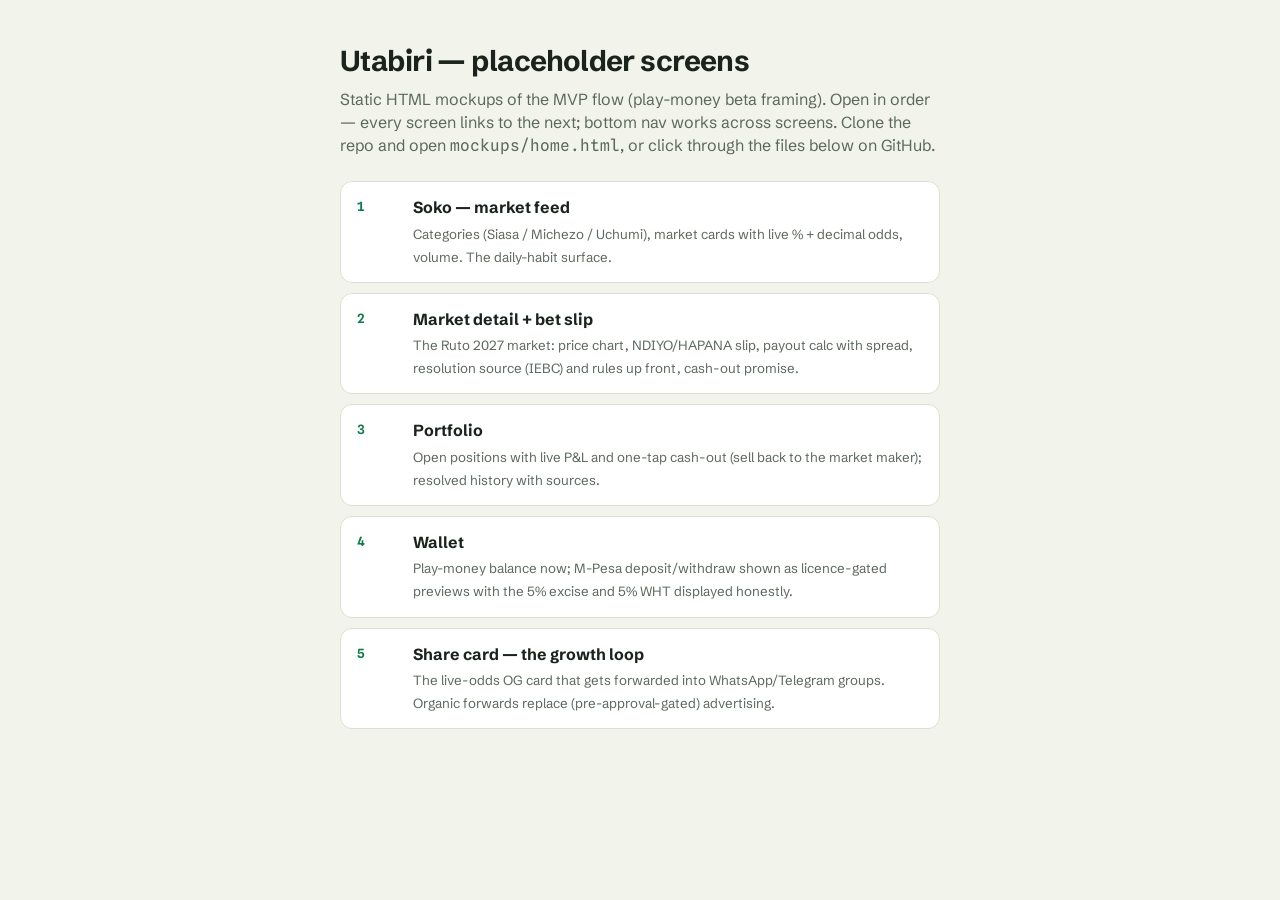
==== index.html @ 95a9992a "Utabiri MVP placeholder screens (public preview) Co-Authored-By: Claude Fable 5 <noreply@anthropic.c" ====
<!doctype html>
<html lang="en"><head><meta charset="utf-8"><meta name="viewport" content="width=device-width,initial-scale=1">
<title>Utabiri — Mockup flow index</title>
<link rel="stylesheet" href="https://fonts.googleapis.com/css2?family=Schibsted+Grotesk:wght@500;700;800&family=Spline+Sans+Mono:wght@400;600&display=swap">
<link rel="stylesheet" href="style.css">
<style>
  .idx{max-width:640px; margin:40px auto; padding:0 20px}
  .idx h1{font-size:1.8rem; letter-spacing:-.02em; margin:0 0 6px}
  .idx p.lead{color:var(--muted); margin:0 0 24px}
  .flow{display:flex; flex-direction:column; gap:10px}
  .step{background:var(--card); border:1px solid var(--line); border-radius:12px; padding:14px 16px; text-decoration:none; color:inherit; display:grid; grid-template-columns:44px 1fr; gap:12px; align-items:start}
  .step .n{font-family:"Spline Sans Mono",monospace; font-weight:600; color:var(--accent); font-size:.8rem; padding-top:2px}
  .step b{display:block; margin-bottom:2px}
  .step small{color:var(--muted); line-height:1.4}
</style></head><body>
<div class="idx">
  <h1>Utabiri — placeholder screens</h1>
  <p class="lead">Static HTML mockups of the MVP flow (play-money beta framing). Open in order — every screen links to the next; bottom nav works across screens. Clone the repo and open <span class="mono">mockups/home.html</span>, or click through the files below on GitHub.</p>
  <div class="flow">
    <a class="step" href="home.html"><span class="n">1</span><span><b>Soko — market feed</b><small>Categories (Siasa / Michezo / Uchumi), market cards with live % + decimal odds, volume. The daily-habit surface.</small></span></a>
    <a class="step" href="market.html"><span class="n">2</span><span><b>Market detail + bet slip</b><small>The Ruto 2027 market: price chart, NDIYO/HAPANA slip, payout calc with spread, resolution source (IEBC) and rules up front, cash-out promise.</small></span></a>
    <a class="step" href="portfolio.html"><span class="n">3</span><span><b>Portfolio</b><small>Open positions with live P&amp;L and one-tap cash-out (sell back to the market maker); resolved history with sources.</small></span></a>
    <a class="step" href="wallet.html"><span class="n">4</span><span><b>Wallet</b><small>Play-money balance now; M-Pesa deposit/withdraw shown as licence-gated previews with the 5% excise and 5% WHT displayed honestly.</small></span></a>
    <a class="step" href="share-card.html"><span class="n">5</span><span><b>Share card — the growth loop</b><small>The live-odds OG card that gets forwarded into WhatsApp/Telegram groups. Organic forwards replace (pre-approval-gated) advertising.</small></span></a>
  </div>
</div>
</body></html>
---- style.css ----
/* Utabiri mockups — shared styles (placeholder UI, play-money beta framing) */
:root{
  --ground:#F2F4EC; --screen:#FBFCF8; --ink:#1B231C; --muted:#5C685D;
  --accent:#0E7B4C; --accent-soft:#E2F0E8; --no:#B0492F; --no-soft:#F6E7E1;
  --line:#DCE0D2; --card:#FFFFFF; --chip:#EEF0E6;
}
*{box-sizing:border-box}
body{margin:0; background:var(--ground); color:var(--ink);
  font-family:"Schibsted Grotesk","Helvetica Neue",Arial,sans-serif; line-height:1.45}
.mono{font-family:"Spline Sans Mono",ui-monospace,Menlo,monospace}
.phone{max-width:400px; margin:24px auto; background:var(--screen); border:1px solid var(--line);
  border-radius:26px; min-height:780px; display:flex; flex-direction:column; overflow:hidden;
  box-shadow:0 12px 40px rgba(20,30,20,.08)}
.screen-label{max-width:400px; margin:18px auto -14px; font-family:"Spline Sans Mono",monospace;
  font-size:.7rem; letter-spacing:.12em; text-transform:uppercase; color:var(--muted); text-align:center}
.topbar{display:flex; align-items:center; justify-content:space-between; padding:16px 18px 10px}
.logo{font-weight:800; font-size:1.15rem; letter-spacing:-.02em}
.logo span{color:var(--accent)}
.balance{font-family:"Spline Sans Mono",monospace; font-size:.78rem; font-weight:600;
  background:var(--accent-soft); color:var(--accent); border-radius:999px; padding:5px 12px}
.beta{margin:6px 18px 10px; font-size:.72rem; color:var(--muted); background:var(--chip);
  border:1px dashed var(--line); border-radius:8px; padding:6px 10px; text-align:center}
.chips{display:flex; gap:8px; padding:4px 18px 12px; overflow-x:auto}
.chip{font-size:.78rem; font-weight:600; border:1px solid var(--line); border-radius:999px;
  padding:5px 13px; white-space:nowrap; color:var(--muted); text-decoration:none}
.chip.on{background:var(--ink); color:var(--screen); border-color:var(--ink)}
.feed{padding:0 14px 20px; display:flex; flex-direction:column; gap:10px; flex:1}
.mcard{background:var(--card); border:1px solid var(--line); border-radius:14px; padding:14px 14px 12px; text-decoration:none; color:inherit; display:block}
.mcard .tag{font-family:"Spline Sans Mono",monospace; font-size:.62rem; font-weight:600; letter-spacing:.1em; color:var(--accent)}
.mcard h3{margin:4px 0 10px; font-size:.95rem; line-height:1.3; font-weight:700}
.row{display:flex; align-items:center; justify-content:space-between; gap:8px}
.pill{flex:1; text-align:center; border-radius:9px; padding:8px 4px; font-weight:700; font-size:.86rem}
.pill small{display:block; font-weight:600; font-size:.62rem; letter-spacing:.08em; opacity:.75}
.pill.yes{background:var(--accent-soft); color:var(--accent)}
.pill.no{background:var(--no-soft); color:var(--no)}
.vol{font-family:"Spline Sans Mono",monospace; font-size:.66rem; color:var(--muted); margin-top:8px}
.nav{display:grid; grid-template-columns:1fr 1fr 1fr; border-top:1px solid var(--line); background:var(--card)}
.nav a{text-align:center; padding:12px 0 14px; font-size:.72rem; font-weight:700; color:var(--muted); text-decoration:none}
.nav a.on{color:var(--accent)}
.nav a i{display:block; font-style:normal; font-size:1.05rem; margin-bottom:2px}
.back{display:inline-block; margin:14px 18px 0; font-size:.8rem; color:var(--muted); text-decoration:none}
.detail{padding:6px 18px 20px; flex:1}
.detail h2{font-size:1.25rem; line-height:1.25; margin:6px 0 4px; letter-spacing:-.01em}
.source{font-size:.74rem; color:var(--muted); margin-bottom:14px}
.bigprice{display:flex; gap:10px; margin:12px 0}
.bigprice .pill{padding:14px 4px; font-size:1.5rem; border-radius:12px}
.toggle{font-family:"Spline Sans Mono",monospace; font-size:.68rem; color:var(--muted); text-align:right; margin:-4px 0 8px}
.chart{border:1px solid var(--line); border-radius:12px; background:var(--card); padding:10px; margin-bottom:14px}
.slip{background:var(--card); border:1px solid var(--line); border-radius:14px; padding:14px}
.slip h4{margin:0 0 10px; font-size:.8rem; letter-spacing:.06em; text-transform:uppercase; color:var(--muted)}
.side{display:flex; gap:8px; margin-bottom:10px}
.side button{flex:1; border-radius:10px; border:1.5px solid var(--line); background:transparent; padding:10px; font-weight:800; font-size:.95rem; font-family:inherit; color:var(--muted)}
.side button.on{border-color:var(--accent); background:var(--accent-soft); color:var(--accent)}
.stake{display:flex; align-items:center; gap:8px; border:1px solid var(--line); border-radius:10px; padding:10px 12px; margin-bottom:10px}
.stake input{border:none; outline:none; background:none; font-family:"Spline Sans Mono",monospace; font-size:1.05rem; width:100%; color:var(--ink)}
.calc{font-size:.8rem; color:var(--muted); display:flex; justify-content:space-between; margin-bottom:4px}
.calc b{color:var(--ink); font-family:"Spline Sans Mono",monospace}
.cta{display:block; width:100%; border:none; border-radius:12px; background:var(--accent); color:#fff; font-weight:800; font-size:1rem; padding:14px; margin-top:10px; font-family:inherit; text-align:center; text-decoration:none}
.note{font-size:.7rem; color:var(--muted); margin-top:8px; text-align:center}
.rules{margin-top:14px; font-size:.78rem; color:var(--muted); background:var(--chip); border-radius:10px; padding:12px}
.rules b{color:var(--ink)}
.pos{background:var(--card); border:1px solid var(--line); border-radius:14px; padding:13px 14px; margin-bottom:10px}
.pos h3{margin:0 0 6px; font-size:.88rem}
.pos .meta{font-family:"Spline Sans Mono",monospace; font-size:.7rem; color:var(--muted)}
.gain{color:var(--accent); font-weight:700}
.loss{color:var(--no); font-weight:700}
.cashout{float:right; font-size:.72rem; font-weight:700; color:var(--accent); border:1.5px solid var(--accent); border-radius:999px; padding:4px 12px; text-decoration:none}
.wsec{background:var(--card); border:1px solid var(--line); border-radius:14px; padding:14px; margin-bottom:12px}
.wsec h4{margin:0 0 8px; font-size:.8rem; letter-spacing:.06em; text-transform:uppercase; color:var(--muted)}
.locked{opacity:.65; position:relative; border-style:dashed}
.lock-tag{font-family:"Spline Sans Mono",monospace; font-size:.6rem; font-weight:600; letter-spacing:.1em; color:var(--no); float:right}
.tx{display:flex; justify-content:space-between; font-size:.8rem; padding:7px 0; border-bottom:1px solid var(--line)}
.tx:last-child{border:none}
.tx span:last-child{font-family:"Spline Sans Mono",monospace}
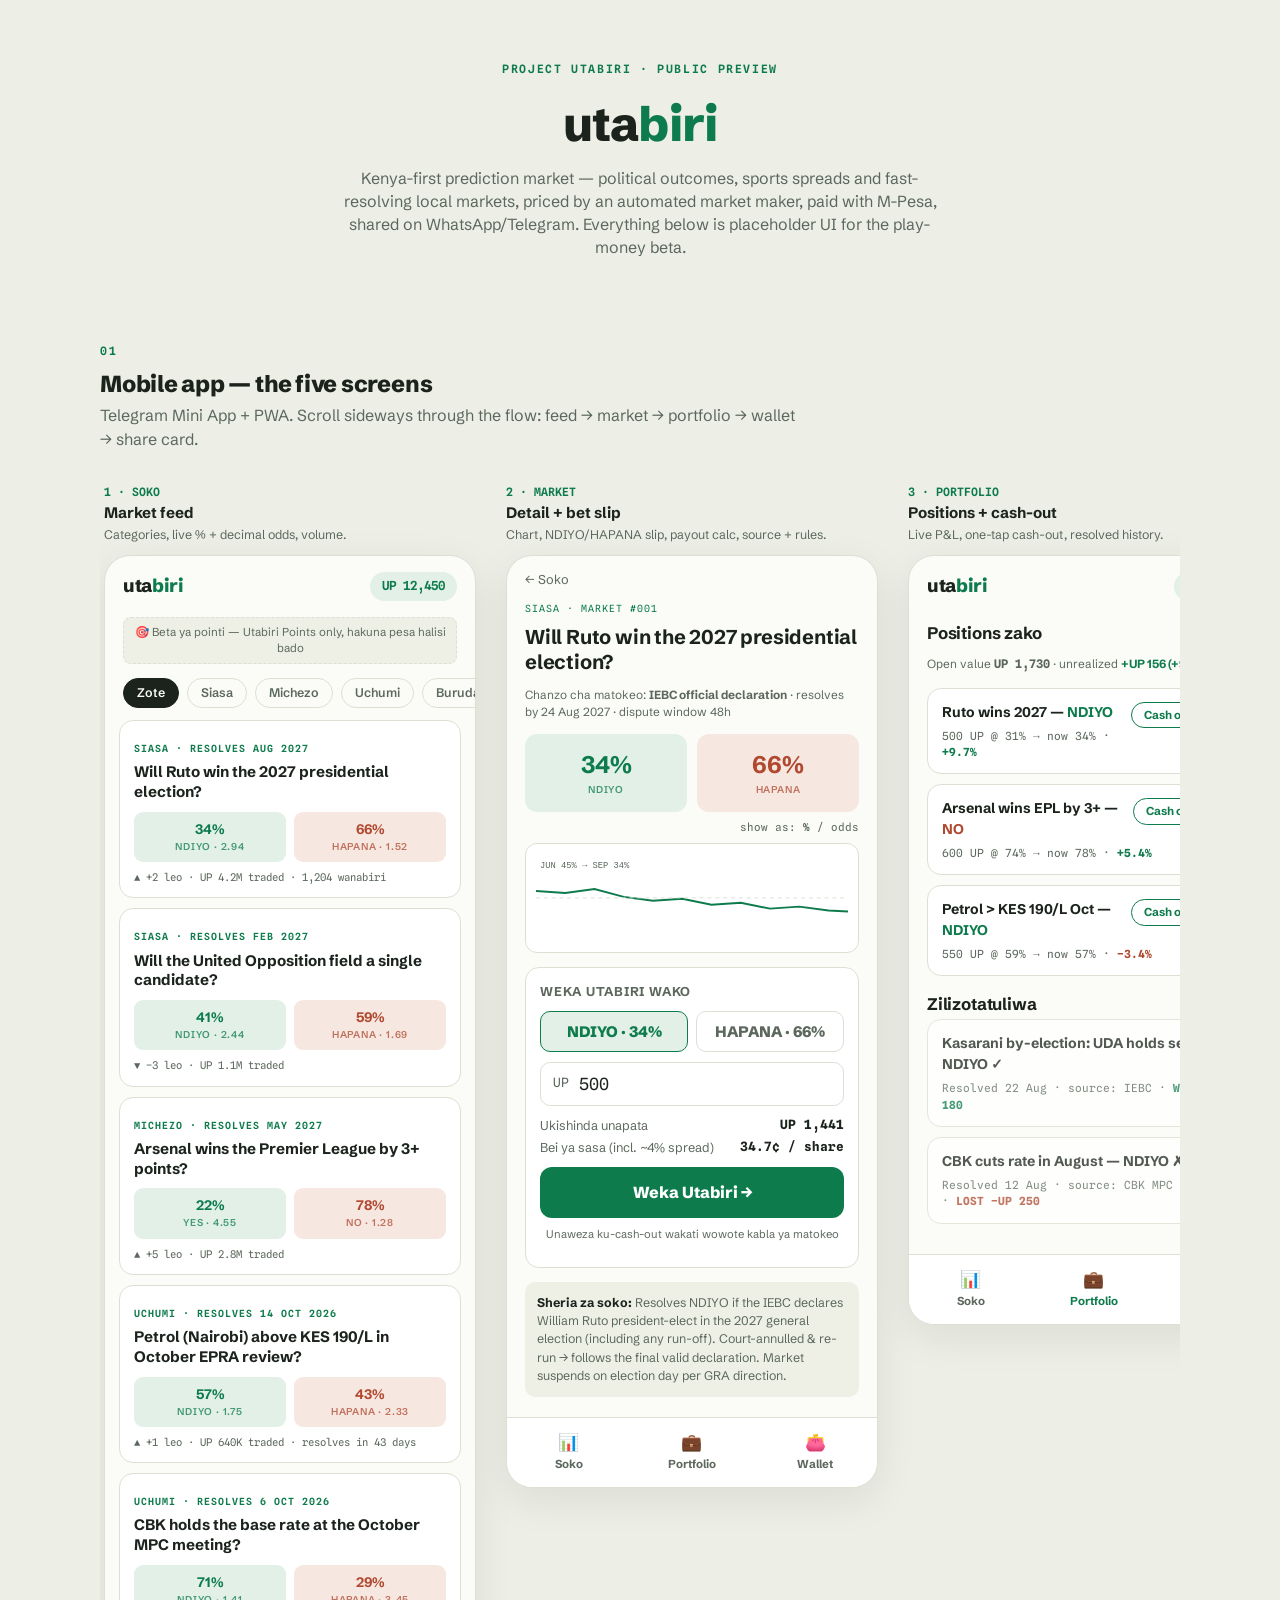
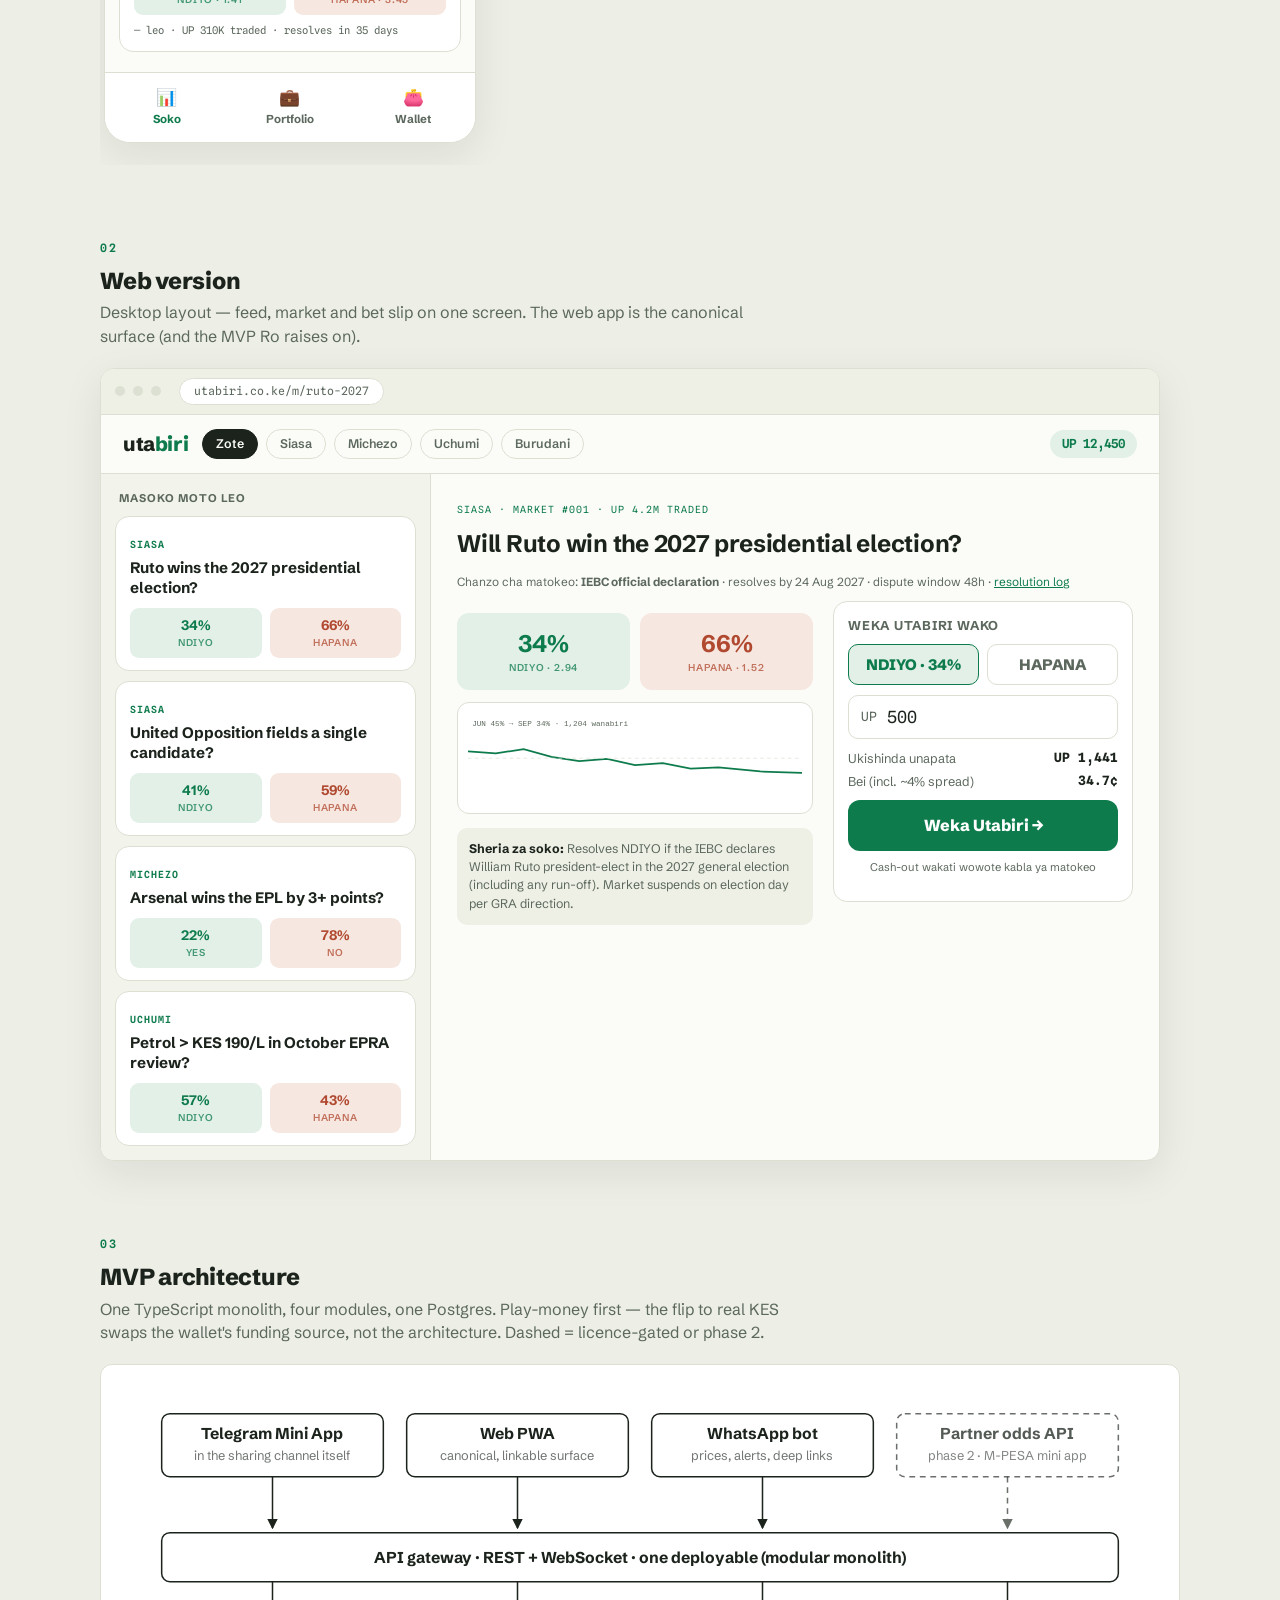
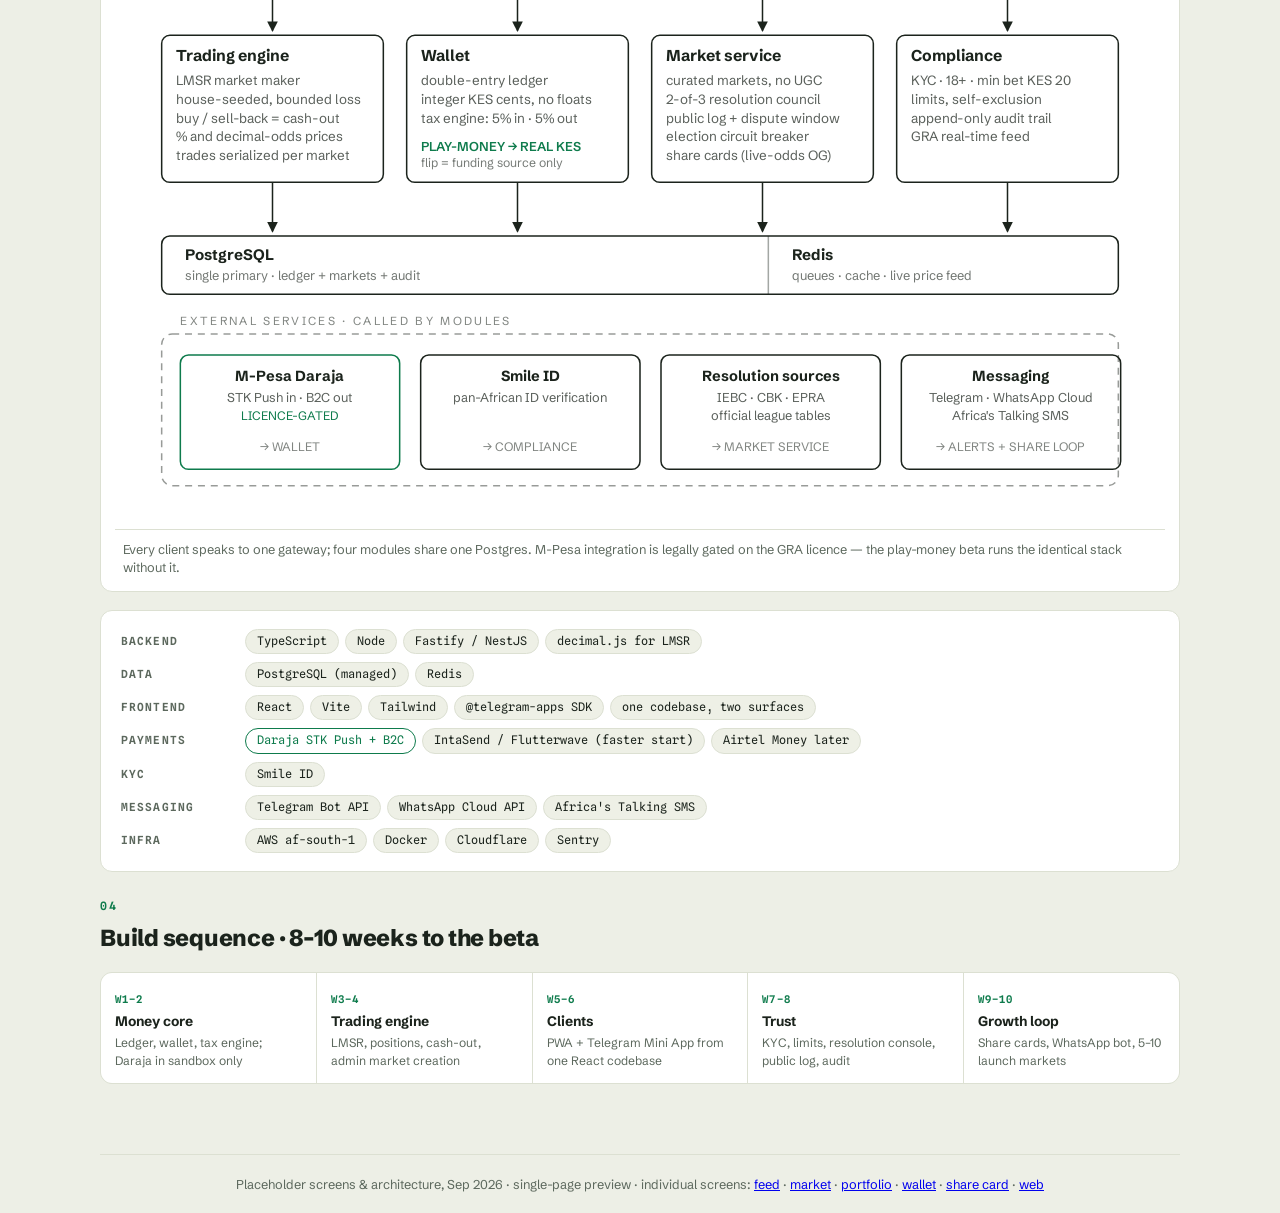
==== commit 5a906290: "Single-page preview: all mobile screens + web version + MVP architecture Co-Authored-By: Claude Fabl" ====
--- a/index.html
+++ b/index.html
@@ -1,27 +1,511 @@
-<!doctype html>
-<html lang="en"><head><meta charset="utf-8"><meta name="viewport" content="width=device-width,initial-scale=1">
-<title>Utabiri — Mockup flow index</title>
+<!doctype html><html lang="en"><head><meta charset="utf-8"><meta name="viewport" content="width=device-width,initial-scale=1">
+<title>Utabiri — MVP preview</title>
 <link rel="stylesheet" href="https://fonts.googleapis.com/css2?family=Schibsted+Grotesk:wght@500;700;800&family=Spline+Sans+Mono:wght@400;600&display=swap">
-<link rel="stylesheet" href="style.css">
 <style>
-  .idx{max-width:640px; margin:40px auto; padding:0 20px}
-  .idx h1{font-size:1.8rem; letter-spacing:-.02em; margin:0 0 6px}
-  .idx p.lead{color:var(--muted); margin:0 0 24px}
-  .flow{display:flex; flex-direction:column; gap:10px}
-  .step{background:var(--card); border:1px solid var(--line); border-radius:12px; padding:14px 16px; text-decoration:none; color:inherit; display:grid; grid-template-columns:44px 1fr; gap:12px; align-items:start}
-  .step .n{font-family:"Spline Sans Mono",monospace; font-weight:600; color:var(--accent); font-size:.8rem; padding-top:2px}
-  .step b{display:block; margin-bottom:2px}
-  .step small{color:var(--muted); line-height:1.4}
+/* Utabiri mockups — shared styles (placeholder UI, play-money beta framing) */
+:root{
+  --ground:#F2F4EC; --screen:#FBFCF8; --ink:#1B231C; --muted:#5C685D;
+  --accent:#0E7B4C; --accent-soft:#E2F0E8; --no:#B0492F; --no-soft:#F6E7E1;
+  --line:#DCE0D2; --card:#FFFFFF; --chip:#EEF0E6;
+}
+*{box-sizing:border-box}
+body{margin:0; background:var(--ground); color:var(--ink);
+  font-family:"Schibsted Grotesk","Helvetica Neue",Arial,sans-serif; line-height:1.45}
+.mono{font-family:"Spline Sans Mono",ui-monospace,Menlo,monospace}
+.phone{max-width:400px; margin:24px auto; background:var(--screen); border:1px solid var(--line);
+  border-radius:26px; min-height:780px; display:flex; flex-direction:column; overflow:hidden;
+  box-shadow:0 12px 40px rgba(20,30,20,.08)}
+.screen-label{max-width:400px; margin:18px auto -14px; font-family:"Spline Sans Mono",monospace;
+  font-size:.7rem; letter-spacing:.12em; text-transform:uppercase; color:var(--muted); text-align:center}
+.topbar{display:flex; align-items:center; justify-content:space-between; padding:16px 18px 10px}
+.logo{font-weight:800; font-size:1.15rem; letter-spacing:-.02em}
+.logo span{color:var(--accent)}
+.balance{font-family:"Spline Sans Mono",monospace; font-size:.78rem; font-weight:600;
+  background:var(--accent-soft); color:var(--accent); border-radius:999px; padding:5px 12px}
+.beta{margin:6px 18px 10px; font-size:.72rem; color:var(--muted); background:var(--chip);
+  border:1px dashed var(--line); border-radius:8px; padding:6px 10px; text-align:center}
+.chips{display:flex; gap:8px; padding:4px 18px 12px; overflow-x:auto}
+.chip{font-size:.78rem; font-weight:600; border:1px solid var(--line); border-radius:999px;
+  padding:5px 13px; white-space:nowrap; color:var(--muted); text-decoration:none}
+.chip.on{background:var(--ink); color:var(--screen); border-color:var(--ink)}
+.feed{padding:0 14px 20px; display:flex; flex-direction:column; gap:10px; flex:1}
+.mcard{background:var(--card); border:1px solid var(--line); border-radius:14px; padding:14px 14px 12px; text-decoration:none; color:inherit; display:block}
+.mcard .tag{font-family:"Spline Sans Mono",monospace; font-size:.62rem; font-weight:600; letter-spacing:.1em; color:var(--accent)}
+.mcard h3{margin:4px 0 10px; font-size:.95rem; line-height:1.3; font-weight:700}
+.row{display:flex; align-items:center; justify-content:space-between; gap:8px}
+.pill{flex:1; text-align:center; border-radius:9px; padding:8px 4px; font-weight:700; font-size:.86rem}
+.pill small{display:block; font-weight:600; font-size:.62rem; letter-spacing:.08em; opacity:.75}
+.pill.yes{background:var(--accent-soft); color:var(--accent)}
+.pill.no{background:var(--no-soft); color:var(--no)}
+.vol{font-family:"Spline Sans Mono",monospace; font-size:.66rem; color:var(--muted); margin-top:8px}
+.nav{display:grid; grid-template-columns:1fr 1fr 1fr; border-top:1px solid var(--line); background:var(--card)}
+.nav a{text-align:center; padding:12px 0 14px; font-size:.72rem; font-weight:700; color:var(--muted); text-decoration:none}
+.nav a.on{color:var(--accent)}
+.nav a i{display:block; font-style:normal; font-size:1.05rem; margin-bottom:2px}
+.back{display:inline-block; margin:14px 18px 0; font-size:.8rem; color:var(--muted); text-decoration:none}
+.detail{padding:6px 18px 20px; flex:1}
+.detail h2{font-size:1.25rem; line-height:1.25; margin:6px 0 4px; letter-spacing:-.01em}
+.source{font-size:.74rem; color:var(--muted); margin-bottom:14px}
+.bigprice{display:flex; gap:10px; margin:12px 0}
+.bigprice .pill{padding:14px 4px; font-size:1.5rem; border-radius:12px}
+.toggle{font-family:"Spline Sans Mono",monospace; font-size:.68rem; color:var(--muted); text-align:right; margin:-4px 0 8px}
+.chart{border:1px solid var(--line); border-radius:12px; background:var(--card); padding:10px; margin-bottom:14px}
+.slip{background:var(--card); border:1px solid var(--line); border-radius:14px; padding:14px}
+.slip h4{margin:0 0 10px; font-size:.8rem; letter-spacing:.06em; text-transform:uppercase; color:var(--muted)}
+.side{display:flex; gap:8px; margin-bottom:10px}
+.side button{flex:1; border-radius:10px; border:1.5px solid var(--line); background:transparent; padding:10px; font-weight:800; font-size:.95rem; font-family:inherit; color:var(--muted)}
+.side button.on{border-color:var(--accent); background:var(--accent-soft); color:var(--accent)}
+.stake{display:flex; align-items:center; gap:8px; border:1px solid var(--line); border-radius:10px; padding:10px 12px; margin-bottom:10px}
+.stake input{border:none; outline:none; background:none; font-family:"Spline Sans Mono",monospace; font-size:1.05rem; width:100%; color:var(--ink)}
+.calc{font-size:.8rem; color:var(--muted); display:flex; justify-content:space-between; margin-bottom:4px}
+.calc b{color:var(--ink); font-family:"Spline Sans Mono",monospace}
+.cta{display:block; width:100%; border:none; border-radius:12px; background:var(--accent); color:#fff; font-weight:800; font-size:1rem; padding:14px; margin-top:10px; font-family:inherit; text-align:center; text-decoration:none}
+.note{font-size:.7rem; color:var(--muted); margin-top:8px; text-align:center}
+.rules{margin-top:14px; font-size:.78rem; color:var(--muted); background:var(--chip); border-radius:10px; padding:12px}
+.rules b{color:var(--ink)}
+.pos{background:var(--card); border:1px solid var(--line); border-radius:14px; padding:13px 14px; margin-bottom:10px}
+.pos h3{margin:0 0 6px; font-size:.88rem}
+.pos .meta{font-family:"Spline Sans Mono",monospace; font-size:.7rem; color:var(--muted)}
+.gain{color:var(--accent); font-weight:700}
+.loss{color:var(--no); font-weight:700}
+.cashout{float:right; font-size:.72rem; font-weight:700; color:var(--accent); border:1.5px solid var(--accent); border-radius:999px; padding:4px 12px; text-decoration:none}
+.wsec{background:var(--card); border:1px solid var(--line); border-radius:14px; padding:14px; margin-bottom:12px}
+.wsec h4{margin:0 0 8px; font-size:.8rem; letter-spacing:.06em; text-transform:uppercase; color:var(--muted)}
+.locked{opacity:.65; position:relative; border-style:dashed}
+.lock-tag{font-family:"Spline Sans Mono",monospace; font-size:.6rem; font-weight:600; letter-spacing:.1em; color:var(--no); float:right}
+.tx{display:flex; justify-content:space-between; font-size:.8rem; padding:7px 0; border-bottom:1px solid var(--line)}
+.tx:last-child{border:none}
+.tx span:last-child{font-family:"Spline Sans Mono",monospace}
+
+
+.web{max-width:1060px; margin:30px auto; background:var(--screen); border:1px solid var(--line); border-radius:14px; overflow:hidden; box-shadow:0 12px 40px rgba(20,30,20,.08)}
+.wbar{display:flex; align-items:center; gap:8px; background:var(--chip); border-bottom:1px solid var(--line); padding:9px 14px}
+.dot{width:10px; height:10px; border-radius:50%; background:var(--line)}
+.url{font-family:"Spline Sans Mono",monospace; font-size:.72rem; color:var(--muted); background:var(--card); border:1px solid var(--line); border-radius:999px; padding:4px 14px; margin-left:10px}
+.wnav{display:flex; align-items:center; gap:14px; padding:14px 22px; border-bottom:1px solid var(--line)}
+.wnav .logo{font-size:1.25rem}
+.wnav .chips{padding:0; flex:1}
+.wgrid{display:grid; grid-template-columns:330px 1fr; gap:0; min-height:560px}
+.wlist{border-right:1px solid var(--line); padding:14px; display:flex; flex-direction:column; gap:10px; background:var(--ground)}
+.wlist h5{margin:2px 4px 0; font-size:.7rem; letter-spacing:.08em; text-transform:uppercase; color:var(--muted)}
+.wmain{padding:22px 26px}
+.wmain .source{margin-bottom:10px}
+.wcols{display:grid; grid-template-columns:1fr 300px; gap:20px; align-items:start}
+@media (max-width:900px){.wgrid{grid-template-columns:1fr}.wlist{border-right:none;border-bottom:1px solid var(--line)}.wcols{grid-template-columns:1fr}}
+
+
+/* ===== one-pager layout ===== */
+body{background:#EDEFE6}
+.hero{max-width:1080px; margin:0 auto; padding:56px 20px 8px; text-align:center}
+.eyebrow{font-family:"Spline Sans Mono",monospace; font-size:.72rem; font-weight:600; letter-spacing:.14em; text-transform:uppercase; color:var(--accent)}
+.hero h1{font-size:clamp(2rem,5vw,3rem); font-weight:800; letter-spacing:-.02em; margin:10px 0 8px}
+.hero p{color:var(--muted); max-width:60ch; margin:0 auto}
+.sect{max-width:1120px; margin:70px auto 0; padding:0 20px}
+.sect>h2{font-size:1.45rem; font-weight:800; letter-spacing:-.01em; margin:6px 0 4px}
+.sect>.lead{color:var(--muted); margin:0 0 20px; max-width:70ch}
+.frames{display:flex; gap:30px; overflow-x:auto; padding:8px 4px 22px; align-items:flex-start}
+.framewrap{flex:0 0 372px}
+.framewrap .cap{margin:0 0 12px}
+.framewrap .cap .n{font-family:"Spline Sans Mono",monospace; font-size:.72rem; font-weight:600; color:var(--accent)}
+.framewrap .cap b{display:block; font-size:.95rem}
+.framewrap .cap small{color:var(--muted); font-size:.78rem; line-height:1.4; display:block; margin-top:2px}
+.phone{margin:0; min-height:730px; max-width:372px}
+.screen-label{display:none}
+.ogwrap{flex:0 0 560px}
+.og{margin:0}
+.web{margin:6px 0 0}
+figure.arch{margin:0; background:var(--card); border:1px solid var(--line); border-radius:12px; padding:16px 14px 6px; overflow-x:auto}
+figure.arch svg{display:block; min-width:760px; max-width:100%; height:auto; margin:0 auto}
+figure.arch svg text{font-family:"Schibsted Grotesk",Arial,sans-serif}
+figure.arch figcaption{font-size:.8rem; color:var(--muted); padding:10px 8px 8px; border-top:1px solid var(--line); margin-top:10px}
+.stack{display:grid; grid-template-columns:110px 1fr; gap:8px 14px; align-items:baseline; background:var(--card); border:1px solid var(--line); border-radius:12px; padding:18px 20px; margin-top:18px}
+.stack dt{font-family:"Spline Sans Mono",monospace; font-size:.7rem; font-weight:600; letter-spacing:.1em; text-transform:uppercase; color:var(--muted); margin:0}
+.stack dd{margin:0; display:flex; flex-wrap:wrap; gap:6px}
+.schip{font-family:"Spline Sans Mono",monospace; font-size:.74rem; border:1px solid var(--line); background:var(--chip); border-radius:999px; padding:3px 11px; white-space:nowrap}
+.schip.hot{border-color:var(--accent); color:var(--accent); background:transparent}
+.weeks{display:grid; grid-template-columns:repeat(5,1fr); gap:1px; background:var(--line); border:1px solid var(--line); border-radius:12px; overflow:hidden; margin-top:18px}
+.wk{background:var(--card); padding:13px 14px}
+.wk b{display:block; font-size:.86rem; margin:2px 0 3px}
+.wk .t{font-family:"Spline Sans Mono",monospace; font-size:.66rem; font-weight:600; letter-spacing:.1em; color:var(--accent)}
+.wk p{margin:0; font-size:.76rem; color:var(--muted); line-height:1.45}
+@media (max-width:720px){.weeks{grid-template-columns:1fr 1fr}.stack{grid-template-columns:1fr}}
+.pfoot{max-width:1080px; margin:70px auto 0; padding:20px; border-top:1px solid var(--line); font-size:.8rem; color:var(--muted); text-align:center}
+
 </style></head><body>
-<div class="idx">
-  <h1>Utabiri — placeholder screens</h1>
-  <p class="lead">Static HTML mockups of the MVP flow (play-money beta framing). Open in order — every screen links to the next; bottom nav works across screens. Clone the repo and open <span class="mono">mockups/home.html</span>, or click through the files below on GitHub.</p>
-  <div class="flow">
-    <a class="step" href="home.html"><span class="n">1</span><span><b>Soko — market feed</b><small>Categories (Siasa / Michezo / Uchumi), market cards with live % + decimal odds, volume. The daily-habit surface.</small></span></a>
-    <a class="step" href="market.html"><span class="n">2</span><span><b>Market detail + bet slip</b><small>The Ruto 2027 market: price chart, NDIYO/HAPANA slip, payout calc with spread, resolution source (IEBC) and rules up front, cash-out promise.</small></span></a>
-    <a class="step" href="portfolio.html"><span class="n">3</span><span><b>Portfolio</b><small>Open positions with live P&amp;L and one-tap cash-out (sell back to the market maker); resolved history with sources.</small></span></a>
-    <a class="step" href="wallet.html"><span class="n">4</span><span><b>Wallet</b><small>Play-money balance now; M-Pesa deposit/withdraw shown as licence-gated previews with the 5% excise and 5% WHT displayed honestly.</small></span></a>
-    <a class="step" href="share-card.html"><span class="n">5</span><span><b>Share card — the growth loop</b><small>The live-odds OG card that gets forwarded into WhatsApp/Telegram groups. Organic forwards replace (pre-approval-gated) advertising.</small></span></a>
-  </div>
-</div>
-</body></html>
+<div class="hero"><span class="eyebrow">Project Utabiri · public preview</span>
+<h1>uta<span style="color:var(--accent)">biri</span></h1>
+<p>Kenya-first prediction market — political outcomes, sports spreads and fast-resolving local markets, priced by an automated market maker, paid with M-Pesa, shared on WhatsApp/Telegram. Everything below is placeholder UI for the play-money beta.</p></div>
+<div class="sect"><span class="eyebrow">01</span><h2>Mobile app — the five screens</h2>
+<p class="lead">Telegram Mini App + PWA. Scroll sideways through the flow: feed → market → portfolio → wallet → share card.</p>
+<div class="frames">
+<div class="framewrap"><div class="cap"><span class="n">1 · SOKO</span><b>Market feed</b><small>Categories, live % + decimal odds, volume.</small></div>
+<div class="phone">
+  <div class="topbar"><div class="logo">uta<span>biri</span></div><div class="balance">UP 12,450</div></div>
+  <div class="beta">🎯 Beta ya pointi — Utabiri Points only, hakuna pesa halisi bado</div>
+  <div class="chips">
+    <a class="chip on" href="#">Zote</a><a class="chip" href="#">Siasa</a><a class="chip" href="#">Michezo</a><a class="chip" href="#">Uchumi</a><a class="chip" href="#">Burudani</a>
+  </div>
+  <div class="feed">
+    <a class="mcard" href="#">
+      <span class="tag">SIASA · RESOLVES AUG 2027</span>
+      <h3>Will Ruto win the 2027 presidential election?</h3>
+      <div class="row"><span class="pill yes">34%<small>NDIYO · 2.94</small></span><span class="pill no">66%<small>HAPANA · 1.52</small></span></div>
+      <div class="vol">▲ +2 leo · UP 4.2M traded · 1,204 wanabiri</div>
+    </a>
+    <a class="mcard" href="#">
+      <span class="tag">SIASA · RESOLVES FEB 2027</span>
+      <h3>Will the United Opposition field a single candidate?</h3>
+      <div class="row"><span class="pill yes">41%<small>NDIYO · 2.44</small></span><span class="pill no">59%<small>HAPANA · 1.69</small></span></div>
+      <div class="vol">▼ −3 leo · UP 1.1M traded</div>
+    </a>
+    <a class="mcard" href="#">
+      <span class="tag">MICHEZO · RESOLVES MAY 2027</span>
+      <h3>Arsenal wins the Premier League by 3+ points?</h3>
+      <div class="row"><span class="pill yes">22%<small>YES · 4.55</small></span><span class="pill no">78%<small>NO · 1.28</small></span></div>
+      <div class="vol">▲ +5 leo · UP 2.8M traded</div>
+    </a>
+    <a class="mcard" href="#">
+      <span class="tag">UCHUMI · RESOLVES 14 OCT 2026</span>
+      <h3>Petrol (Nairobi) above KES 190/L in October EPRA review?</h3>
+      <div class="row"><span class="pill yes">57%<small>NDIYO · 1.75</small></span><span class="pill no">43%<small>HAPANA · 2.33</small></span></div>
+      <div class="vol">▲ +1 leo · UP 640K traded · resolves in 43 days</div>
+    </a>
+    <a class="mcard" href="#">
+      <span class="tag">UCHUMI · RESOLVES 6 OCT 2026</span>
+      <h3>CBK holds the base rate at the October MPC meeting?</h3>
+      <div class="row"><span class="pill yes">71%<small>NDIYO · 1.41</small></span><span class="pill no">29%<small>HAPANA · 3.45</small></span></div>
+      <div class="vol">— leo · UP 310K traded · resolves in 35 days</div>
+    </a>
+  </div>
+  <div class="nav">
+    <a class="on" href="#"><i>📊</i>Soko</a>
+    <a href="#"><i>💼</i>Portfolio</a>
+    <a href="#"><i>👛</i>Wallet</a>
+  </div>
+</div>
+</div>
+<div class="framewrap"><div class="cap"><span class="n">2 · MARKET</span><b>Detail + bet slip</b><small>Chart, NDIYO/HAPANA slip, payout calc, source + rules.</small></div>
+<div class="phone">
+  <a class="back" href="#">← Soko</a>
+  <div class="detail">
+    <span class="tag mono" style="color:var(--accent); font-size:.62rem; letter-spacing:.1em">SIASA · MARKET #001</span>
+    <h2>Will Ruto win the 2027 presidential election?</h2>
+    <p class="source">Chanzo cha matokeo: <b>IEBC official declaration</b> · resolves by 24 Aug 2027 · dispute window 48h</p>
+    <div class="bigprice">
+      <span class="pill yes">34%<small>NDIYO</small></span>
+      <span class="pill no">66%<small>HAPANA</small></span>
+    </div>
+    <div class="toggle">show as: <b>%</b> / odds</div>
+    <div class="chart">
+      <svg viewBox="0 0 320 90" style="display:block;width:100%;height:auto" role="img" aria-label="Price history: YES probability drifting from 45% to 34% over three months">
+        <polyline points="0,38 30,40 60,36 90,44 120,48 150,46 180,52 210,50 240,56 270,54 300,58 320,59" fill="none" stroke="#0E7B4C" stroke-width="2"/>
+        <line x1="0" y1="45" x2="320" y2="45" stroke="#DCE0D2" stroke-dasharray="4 4"/>
+        <text x="4" y="14" font-size="9" fill="#5C685D" font-family="monospace">JUN 45% → SEP 34%</text>
+      </svg>
+    </div>
+    <div class="slip">
+      <h4>Weka utabiri wako</h4>
+      <div class="side"><button class="on">NDIYO · 34%</button><button>HAPANA · 66%</button></div>
+      <div class="stake"><span class="mono" style="color:var(--muted);font-size:.8rem">UP</span><input value="500" inputmode="numeric"></div>
+      <div class="calc"><span>Ukishinda unapata</span><b>UP 1,441</b></div>
+      <div class="calc"><span>Bei ya sasa (incl. ~4% spread)</span><b>34.7¢ / share</b></div>
+      <a class="cta" href="#">Weka Utabiri →</a>
+      <p class="note">Unaweza ku-cash-out wakati wowote kabla ya matokeo</p>
+    </div>
+    <div class="rules">
+      <b>Sheria za soko:</b> Resolves NDIYO if the IEBC declares William Ruto president-elect in the 2027 general election (including any run-off). Court-annulled &amp; re-run → follows the final valid declaration. Market suspends on election day per GRA direction.
+    </div>
+  </div>
+  <div class="nav">
+    <a href="#"><i>📊</i>Soko</a>
+    <a href="#"><i>💼</i>Portfolio</a>
+    <a href="#"><i>👛</i>Wallet</a>
+  </div>
+</div>
+</div>
+<div class="framewrap"><div class="cap"><span class="n">3 · PORTFOLIO</span><b>Positions + cash-out</b><small>Live P&L, one-tap cash-out, resolved history.</small></div>
+<div class="phone">
+  <div class="topbar"><div class="logo">uta<span>biri</span></div><div class="balance">UP 12,450</div></div>
+  <div class="detail">
+    <h2 style="font-size:1.05rem">Positions zako</h2>
+    <p class="source">Open value <b class="mono">UP 1,730</b> · unrealized <span class="gain">+UP 156 (+9.9%)</span></p>
+    <div class="pos">
+      <a class="cashout" href="#">Cash out UP 545</a>
+      <h3>Ruto wins 2027 — <span style="color:var(--accent)">NDIYO</span></h3>
+      <div class="meta">500 UP @ 31% → now 34% · <span class="gain">+9.7%</span></div>
+    </div>
+    <div class="pos">
+      <a class="cashout" href="#">Cash out UP 610</a>
+      <h3>Arsenal wins EPL by 3+ — <span style="color:var(--no)">NO</span></h3>
+      <div class="meta">600 UP @ 74% → now 78% · <span class="gain">+5.4%</span></div>
+    </div>
+    <div class="pos">
+      <a class="cashout" href="#">Cash out UP 505</a>
+      <h3>Petrol &gt; KES 190/L Oct — <span style="color:var(--accent)">NDIYO</span></h3>
+      <div class="meta">550 UP @ 59% → now 57% · <span class="loss">−3.4%</span></div>
+    </div>
+    <h2 style="font-size:1.05rem; margin-top:18px">Zilizotatuliwa</h2>
+    <div class="pos" style="opacity:.75">
+      <h3>Kasarani by-election: UDA holds seat — NDIYO ✓</h3>
+      <div class="meta">Resolved 22 Aug · source: IEBC · <span class="gain">WON +UP 180</span></div>
+    </div>
+    <div class="pos" style="opacity:.75">
+      <h3>CBK cuts rate in August — NDIYO ✗</h3>
+      <div class="meta">Resolved 12 Aug · source: CBK MPC statement · <span class="loss">LOST −UP 250</span></div>
+    </div>
+  </div>
+  <div class="nav">
+    <a href="#"><i>📊</i>Soko</a>
+    <a class="on" href="#"><i>💼</i>Portfolio</a>
+    <a href="#"><i>👛</i>Wallet</a>
+  </div>
+</div>
+</div>
+<div class="framewrap"><div class="cap"><span class="n">4 · WALLET</span><b>Play-money now</b><small>M-Pesa previews with 5%/5% taxes shown honestly.</small></div>
+<div class="phone">
+  <div class="topbar"><div class="logo">uta<span>biri</span></div><div class="balance">UP 12,450</div></div>
+  <div class="detail">
+    <div class="wsec">
+      <h4>Salio lako (beta)</h4>
+      <div style="font-size:1.9rem; font-weight:800" class="mono">UP 12,450</div>
+      <p class="note" style="text-align:left; margin-top:4px">Utabiri Points — weekly top-up + leaderboard prizes. Hakuna pesa halisi kwenye beta.</p>
+    </div>
+    <div class="wsec locked">
+      <span class="lock-tag">LICENCE-GATED</span>
+      <h4>Deposit via M-Pesa (preview)</h4>
+      <div class="stake"><span class="mono" style="color:var(--muted);font-size:.8rem">KES</span><input value="500" disabled></div>
+      <div class="calc"><span>Excise duty 5% (KRA, on deposit)</span><b>−25</b></div>
+      <div class="calc"><span>Inaingia kwenye wallet</span><b>KES 475</b></div>
+      <button class="cta" disabled style="opacity:.7">Lipa na M-PESA (STK Push)</button>
+    </div>
+    <div class="wsec locked">
+      <span class="lock-tag">LICENCE-GATED</span>
+      <h4>Withdraw to M-Pesa (preview)</h4>
+      <div class="calc"><span>Unatoa</span><b>KES 1,000</b></div>
+      <div class="calc"><span>Withholding tax 5% (KRA, on withdrawal)</span><b>−50</b></div>
+      <div class="calc"><span>M-Pesa inapokea (B2C, ~30s)</span><b>KES 950</b></div>
+      <p class="note" style="text-align:left">Taxes shown upfront, kila mara — hakuna surprises.</p>
+    </div>
+    <div class="wsec">
+      <h4>Transactions</h4>
+      <div class="tx"><span>Cash-out · Kasarani by-election</span><span class="gain">+UP 680</span></div>
+      <div class="tx"><span>Weka · Ruto 2027 NDIYO</span><span>−UP 500</span></div>
+      <div class="tx"><span>Weekly top-up</span><span class="gain">+UP 1,000</span></div>
+      <div class="tx"><span>Won · UDA holds seat</span><span class="gain">+UP 180</span></div>
+    </div>
+  </div>
+  <div class="nav">
+    <a href="#"><i>📊</i>Soko</a>
+    <a href="#"><i>💼</i>Portfolio</a>
+    <a class="on" href="#"><i>👛</i>Wallet</a>
+  </div>
+</div>
+</div>
+<div class="framewrap ogwrap"><div class="cap"><span class="n">5 · SHARE CARD</span><b>The growth loop</b><small>Live-odds card built for the WhatsApp forward.</small></div>
+<div class="og">
+  <span class="k">SIASA · UTABIRI WA LEO · 01 SEP 2026</span>
+  <h2>Ruto kushinda urais 2027?</h2>
+  <div class="odds">
+    <div class="o y"><b>34%</b><small>NDIYO · ▲ +2 leo</small></div>
+    <div class="o n"><b>66%</b><small>HAPANA</small></div>
+  </div>
+  <div class="cta-line">
+    <span class="brand">uta<span>biri</span></span>
+    <span class="link">utabiri.co.ke/m/ruto-2027 →</span>
+  </div>
+</div>
+
+</div></div></div>
+<div class="sect"><span class="eyebrow">02</span><h2>Web version</h2>
+<p class="lead">Desktop layout — feed, market and bet slip on one screen. The web app is the canonical surface (and the MVP Ro raises on).</p>
+<div class="web">
+  <div class="wbar"><span class="dot"></span><span class="dot"></span><span class="dot"></span><span class="url">utabiri.co.ke/m/ruto-2027</span></div>
+  <div class="wnav">
+    <div class="logo">uta<span>biri</span></div>
+    <div class="chips"><a class="chip on" href="#">Zote</a><a class="chip" href="#">Siasa</a><a class="chip" href="#">Michezo</a><a class="chip" href="#">Uchumi</a><a class="chip" href="#">Burudani</a></div>
+    <div class="balance">UP 12,450</div>
+  </div>
+  <div class="wgrid">
+    <aside class="wlist">
+      <h5>Masoko moto leo</h5>
+      <a class="mcard" href="#">
+        <span class="tag">SIASA</span><h3>Ruto wins the 2027 presidential election?</h3>
+        <div class="row"><span class="pill yes">34%<small>NDIYO</small></span><span class="pill no">66%<small>HAPANA</small></span></div>
+      </a>
+      <a class="mcard" href="#">
+        <span class="tag">SIASA</span><h3>United Opposition fields a single candidate?</h3>
+        <div class="row"><span class="pill yes">41%<small>NDIYO</small></span><span class="pill no">59%<small>HAPANA</small></span></div>
+      </a>
+      <a class="mcard" href="#">
+        <span class="tag">MICHEZO</span><h3>Arsenal wins the EPL by 3+ points?</h3>
+        <div class="row"><span class="pill yes">22%<small>YES</small></span><span class="pill no">78%<small>NO</small></span></div>
+      </a>
+      <a class="mcard" href="#">
+        <span class="tag">UCHUMI</span><h3>Petrol &gt; KES 190/L in October EPRA review?</h3>
+        <div class="row"><span class="pill yes">57%<small>NDIYO</small></span><span class="pill no">43%<small>HAPANA</small></span></div>
+      </a>
+    </aside>
+    <main class="wmain">
+      <span class="tag mono" style="color:var(--accent); font-size:.62rem; letter-spacing:.1em">SIASA · MARKET #001 · UP 4.2M TRADED</span>
+      <h2 style="font-size:1.5rem; letter-spacing:-.01em; margin:8px 0 4px">Will Ruto win the 2027 presidential election?</h2>
+      <p class="source">Chanzo cha matokeo: <b>IEBC official declaration</b> · resolves by 24 Aug 2027 · dispute window 48h · <a href="#" style="color:var(--accent)">resolution log</a></p>
+      <div class="wcols">
+        <div>
+          <div class="bigprice">
+            <span class="pill yes">34%<small>NDIYO · 2.94</small></span>
+            <span class="pill no">66%<small>HAPANA · 1.52</small></span>
+          </div>
+          <div class="chart">
+            <svg viewBox="0 0 480 130" style="display:block;width:100%;height:auto" role="img" aria-label="Price history June to September: YES probability falling from 45% to 34%">
+              <polyline points="0,55 40,58 80,52 120,63 160,69 200,66 240,75 280,72 320,80 360,78 420,84 480,86" fill="none" stroke="#0E7B4C" stroke-width="2.5"/>
+              <line x1="0" y1="65" x2="480" y2="65" stroke="#DCE0D2" stroke-dasharray="5 5"/>
+              <text x="6" y="18" font-size="11" fill="#5C685D" font-family="monospace">JUN 45% → SEP 34% · 1,204 wanabiri</text>
+            </svg>
+          </div>
+          <div class="rules"><b>Sheria za soko:</b> Resolves NDIYO if the IEBC declares William Ruto president-elect in the 2027 general election (including any run-off). Market suspends on election day per GRA direction.</div>
+        </div>
+        <div class="slip">
+          <h4>Weka utabiri wako</h4>
+          <div class="side"><button class="on">NDIYO · 34%</button><button>HAPANA</button></div>
+          <div class="stake"><span class="mono" style="color:var(--muted);font-size:.8rem">UP</span><input value="500" inputmode="numeric"></div>
+          <div class="calc"><span>Ukishinda unapata</span><b>UP 1,441</b></div>
+          <div class="calc"><span>Bei (incl. ~4% spread)</span><b>34.7¢</b></div>
+          <a class="cta" href="#">Weka Utabiri →</a>
+          <p class="note">Cash-out wakati wowote kabla ya matokeo</p>
+        </div>
+      </div>
+    </main>
+  </div>
+</div>
+</div>
+<div class="sect"><span class="eyebrow">03</span><h2>MVP architecture</h2>
+<p class="lead">One TypeScript monolith, four modules, one Postgres. Play-money first — the flip to real KES swaps the wallet's funding source, not the architecture. Dashed = licence-gated or phase 2.</p>
+<figure class="arch">
+<svg viewBox="0 0 900 632" role="img" aria-label="Utabiri MVP architecture: Telegram Mini App, web PWA and WhatsApp bot clients call one API gateway, which fronts four modules — trading engine, wallet, market service and compliance — on a single Postgres and Redis layer, with M-Pesa, Smile ID, resolution sources and messaging as external services. M-Pesa is licence-gated; the wallet flips from play-money to real KES.">
+      <defs>
+        <marker id="arr" viewBox="0 0 8 8" refX="7" refY="4" markerWidth="7" markerHeight="7" orient="auto">
+          <polygon points="0,0 8,4 0,8" fill="currentColor"/>
+        </marker>
+      </defs>
+      <g stroke="currentColor" fill="none" stroke-width="1.3">
+        <!-- clients -->
+        <rect x="40" y="28" width="190" height="54" rx="7"/>
+        <rect x="250" y="28" width="190" height="54" rx="7"/>
+        <rect x="460" y="28" width="190" height="54" rx="7"/>
+        <rect x="670" y="28" width="190" height="54" rx="7" stroke-dasharray="5 4" opacity=".65"/>
+        <!-- client -> gateway -->
+        <line x1="135" y1="82" x2="135" y2="126" marker-end="url(#arr)"/>
+        <line x1="345" y1="82" x2="345" y2="126" marker-end="url(#arr)"/>
+        <line x1="555" y1="82" x2="555" y2="126" marker-end="url(#arr)"/>
+        <line x1="765" y1="82" x2="765" y2="126" marker-end="url(#arr)" stroke-dasharray="5 4" opacity=".65"/>
+        <!-- gateway -->
+        <rect x="40" y="130" width="820" height="42" rx="7"/>
+        <!-- gateway -> modules -->
+        <line x1="135" y1="172" x2="135" y2="214" marker-end="url(#arr)"/>
+        <line x1="345" y1="172" x2="345" y2="214" marker-end="url(#arr)"/>
+        <line x1="555" y1="172" x2="555" y2="214" marker-end="url(#arr)"/>
+        <line x1="765" y1="172" x2="765" y2="214" marker-end="url(#arr)"/>
+        <!-- modules -->
+        <rect x="40" y="218" width="190" height="126" rx="7"/>
+        <rect x="250" y="218" width="190" height="126" rx="7"/>
+        <rect x="460" y="218" width="190" height="126" rx="7"/>
+        <rect x="670" y="218" width="190" height="126" rx="7"/>
+        <!-- modules -> data -->
+        <line x1="135" y1="344" x2="135" y2="386" marker-end="url(#arr)"/>
+        <line x1="345" y1="344" x2="345" y2="386" marker-end="url(#arr)"/>
+        <line x1="555" y1="344" x2="555" y2="386" marker-end="url(#arr)"/>
+        <line x1="765" y1="344" x2="765" y2="386" marker-end="url(#arr)"/>
+        <!-- data bar -->
+        <rect x="40" y="390" width="820" height="50" rx="7"/>
+        <line x1="560" y1="390" x2="560" y2="440" opacity=".4"/>
+        <!-- externals container -->
+        <rect x="40" y="474" width="820" height="130" rx="9" stroke-dasharray="6 5" opacity=".45"/>
+        <rect x="56" y="492" width="188" height="98" rx="7" stroke="var(--accent)"/>
+        <rect x="262" y="492" width="188" height="98" rx="7"/>
+        <rect x="468" y="492" width="188" height="98" rx="7"/>
+        <rect x="674" y="492" width="188" height="98" rx="7"/>
+      </g>
+      <g fill="currentColor">
+        <!-- clients text -->
+        <text x="135" y="50" text-anchor="middle" font-size="13.5" font-weight="700">Telegram Mini App</text>
+        <text x="135" y="68" text-anchor="middle" font-size="11" opacity=".62">in the sharing channel itself</text>
+        <text x="345" y="50" text-anchor="middle" font-size="13.5" font-weight="700">Web PWA</text>
+        <text x="345" y="68" text-anchor="middle" font-size="11" opacity=".62">canonical, linkable surface</text>
+        <text x="555" y="50" text-anchor="middle" font-size="13.5" font-weight="700">WhatsApp bot</text>
+        <text x="555" y="68" text-anchor="middle" font-size="11" opacity=".62">prices, alerts, deep links</text>
+        <text x="765" y="50" text-anchor="middle" font-size="13.5" font-weight="700" opacity=".75">Partner odds API</text>
+        <text x="765" y="68" text-anchor="middle" font-size="11" opacity=".55">phase 2 · M-PESA mini app</text>
+        <!-- gateway text -->
+        <text x="450" y="156" text-anchor="middle" font-size="13.5" font-weight="700">API gateway · REST + WebSocket · one deployable (modular monolith)</text>
+        <!-- module: trading -->
+        <text x="52" y="240" font-size="13.5" font-weight="700">Trading engine</text>
+        <text x="52" y="261" font-size="11.5" opacity=".72">LMSR market maker</text>
+        <text x="52" y="277" font-size="11.5" opacity=".72">house-seeded, bounded loss</text>
+        <text x="52" y="293" font-size="11.5" opacity=".72">buy / sell-back = cash-out</text>
+        <text x="52" y="309" font-size="11.5" opacity=".72">% and decimal-odds prices</text>
+        <text x="52" y="325" font-size="11.5" opacity=".72">trades serialized per market</text>
+        <!-- module: wallet -->
+        <text x="262" y="240" font-size="13.5" font-weight="700">Wallet</text>
+        <text x="262" y="261" font-size="11.5" opacity=".72">double-entry ledger</text>
+        <text x="262" y="277" font-size="11.5" opacity=".72">integer KES cents, no floats</text>
+        <text x="262" y="293" font-size="11.5" opacity=".72">tax engine: 5% in · 5% out</text>
+        <text x="262" y="317" font-size="11" font-weight="600" class="mono" fill="var(--accent)">PLAY-MONEY → REAL KES</text>
+        <text x="262" y="331" font-size="10.5" opacity=".6">flip = funding source only</text>
+        <!-- module: market -->
+        <text x="472" y="240" font-size="13.5" font-weight="700">Market service</text>
+        <text x="472" y="261" font-size="11.5" opacity=".72">curated markets, no UGC</text>
+        <text x="472" y="277" font-size="11.5" opacity=".72">2-of-3 resolution council</text>
+        <text x="472" y="293" font-size="11.5" opacity=".72">public log + dispute window</text>
+        <text x="472" y="309" font-size="11.5" opacity=".72">election circuit breaker</text>
+        <text x="472" y="325" font-size="11.5" opacity=".72">share cards (live-odds OG)</text>
+        <!-- module: compliance -->
+        <text x="682" y="240" font-size="13.5" font-weight="700">Compliance</text>
+        <text x="682" y="261" font-size="11.5" opacity=".72">KYC · 18+ · min bet KES 20</text>
+        <text x="682" y="277" font-size="11.5" opacity=".72">limits, self-exclusion</text>
+        <text x="682" y="293" font-size="11.5" opacity=".72">append-only audit trail</text>
+        <text x="682" y="309" font-size="11.5" opacity=".72">GRA real-time feed</text>
+        <!-- data text -->
+        <text x="60" y="411" font-size="13" font-weight="700">PostgreSQL</text>
+        <text x="60" y="428" font-size="11" opacity=".62">single primary · ledger + markets + audit</text>
+        <text x="580" y="411" font-size="13" font-weight="700">Redis</text>
+        <text x="580" y="428" font-size="11" opacity=".62">queues · cache · live price feed</text>
+        <!-- externals -->
+        <text x="56" y="466" font-size="10" letter-spacing="2" class="mono" opacity=".55">EXTERNAL SERVICES · CALLED BY MODULES</text>
+        <text x="150" y="514" text-anchor="middle" font-size="12.5" font-weight="700">M-Pesa Daraja</text>
+        <text x="150" y="532" text-anchor="middle" font-size="11" opacity=".72">STK Push in · B2C out</text>
+        <text x="150" y="548" text-anchor="middle" font-size="10.5" class="mono" fill="var(--accent)">LICENCE-GATED</text>
+        <text x="150" y="574" text-anchor="middle" font-size="10.5" class="mono" opacity=".55">→ WALLET</text>
+        <text x="356" y="514" text-anchor="middle" font-size="12.5" font-weight="700">Smile ID</text>
+        <text x="356" y="532" text-anchor="middle" font-size="11" opacity=".72">pan-African ID verification</text>
+        <text x="356" y="574" text-anchor="middle" font-size="10.5" class="mono" opacity=".55">→ COMPLIANCE</text>
+        <text x="562" y="514" text-anchor="middle" font-size="12.5" font-weight="700">Resolution sources</text>
+        <text x="562" y="532" text-anchor="middle" font-size="11" opacity=".72">IEBC · CBK · EPRA</text>
+        <text x="562" y="548" text-anchor="middle" font-size="11" opacity=".72">official league tables</text>
+        <text x="562" y="574" text-anchor="middle" font-size="10.5" class="mono" opacity=".55">→ MARKET SERVICE</text>
+        <text x="768" y="514" text-anchor="middle" font-size="12.5" font-weight="700">Messaging</text>
+        <text x="768" y="532" text-anchor="middle" font-size="11" opacity=".72">Telegram · WhatsApp Cloud</text>
+        <text x="768" y="548" text-anchor="middle" font-size="11" opacity=".72">Africa's Talking SMS</text>
+        <text x="768" y="574" text-anchor="middle" font-size="10.5" class="mono" opacity=".55">→ ALERTS + SHARE LOOP</text>
+      </g>
+    </svg>
+<figcaption>Every client speaks to one gateway; four modules share one Postgres. M-Pesa integration is legally gated on the GRA licence — the play-money beta runs the identical stack without it.</figcaption></figure>
+<dl class="stack">
+    <dt>Backend</dt><dd><span class="schip">TypeScript</span><span class="schip">Node</span><span class="schip">Fastify / NestJS</span><span class="schip">decimal.js for LMSR</span></dd>
+    <dt>Data</dt><dd><span class="schip">PostgreSQL (managed)</span><span class="schip">Redis</span></dd>
+    <dt>Frontend</dt><dd><span class="schip">React</span><span class="schip">Vite</span><span class="schip">Tailwind</span><span class="schip">@telegram-apps SDK</span><span class="schip">one codebase, two surfaces</span></dd>
+    <dt>Payments</dt><dd><span class="schip hot">Daraja STK Push + B2C</span><span class="schip">IntaSend / Flutterwave (faster start)</span><span class="schip">Airtel Money later</span></dd>
+    <dt>KYC</dt><dd><span class="schip">Smile ID</span></dd>
+    <dt>Messaging</dt><dd><span class="schip">Telegram Bot API</span><span class="schip">WhatsApp Cloud API</span><span class="schip">Africa's Talking SMS</span></dd>
+    <dt>Infra</dt><dd><span class="schip">AWS af-south-1</span><span class="schip">Docker</span><span class="schip">Cloudflare</span><span class="schip">Sentry</span></dd>
+  </dl>
+<span class="eyebrow" style="display:block;margin-top:26px">04</span><h2>Build sequence · 8–10 weeks to the beta</h2>
+<div class="weeks">
+    <div class="wk"><span class="t">W1–2</span><b>Money core</b><p>Ledger, wallet, tax engine; Daraja in sandbox only</p></div>
+    <div class="wk"><span class="t">W3–4</span><b>Trading engine</b><p>LMSR, positions, cash-out, admin market creation</p></div>
+    <div class="wk"><span class="t">W5–6</span><b>Clients</b><p>PWA + Telegram Mini App from one React codebase</p></div>
+    <div class="wk"><span class="t">W7–8</span><b>Trust</b><p>KYC, limits, resolution console, public log, audit</p></div>
+    <div class="wk"><span class="t">W9–10</span><b>Growth loop</b><p>Share cards, WhatsApp bot, 5–10 launch markets</p></div>
+  </div>
+</div>
+<div class="pfoot">Placeholder screens &amp; architecture, Sep 2026 · single-page preview · individual screens: <a href="home.html">feed</a> · <a href="market.html">market</a> · <a href="portfolio.html">portfolio</a> · <a href="wallet.html">wallet</a> · <a href="share-card.html">share card</a> · <a href="web.html">web</a></div>
+</body></html>
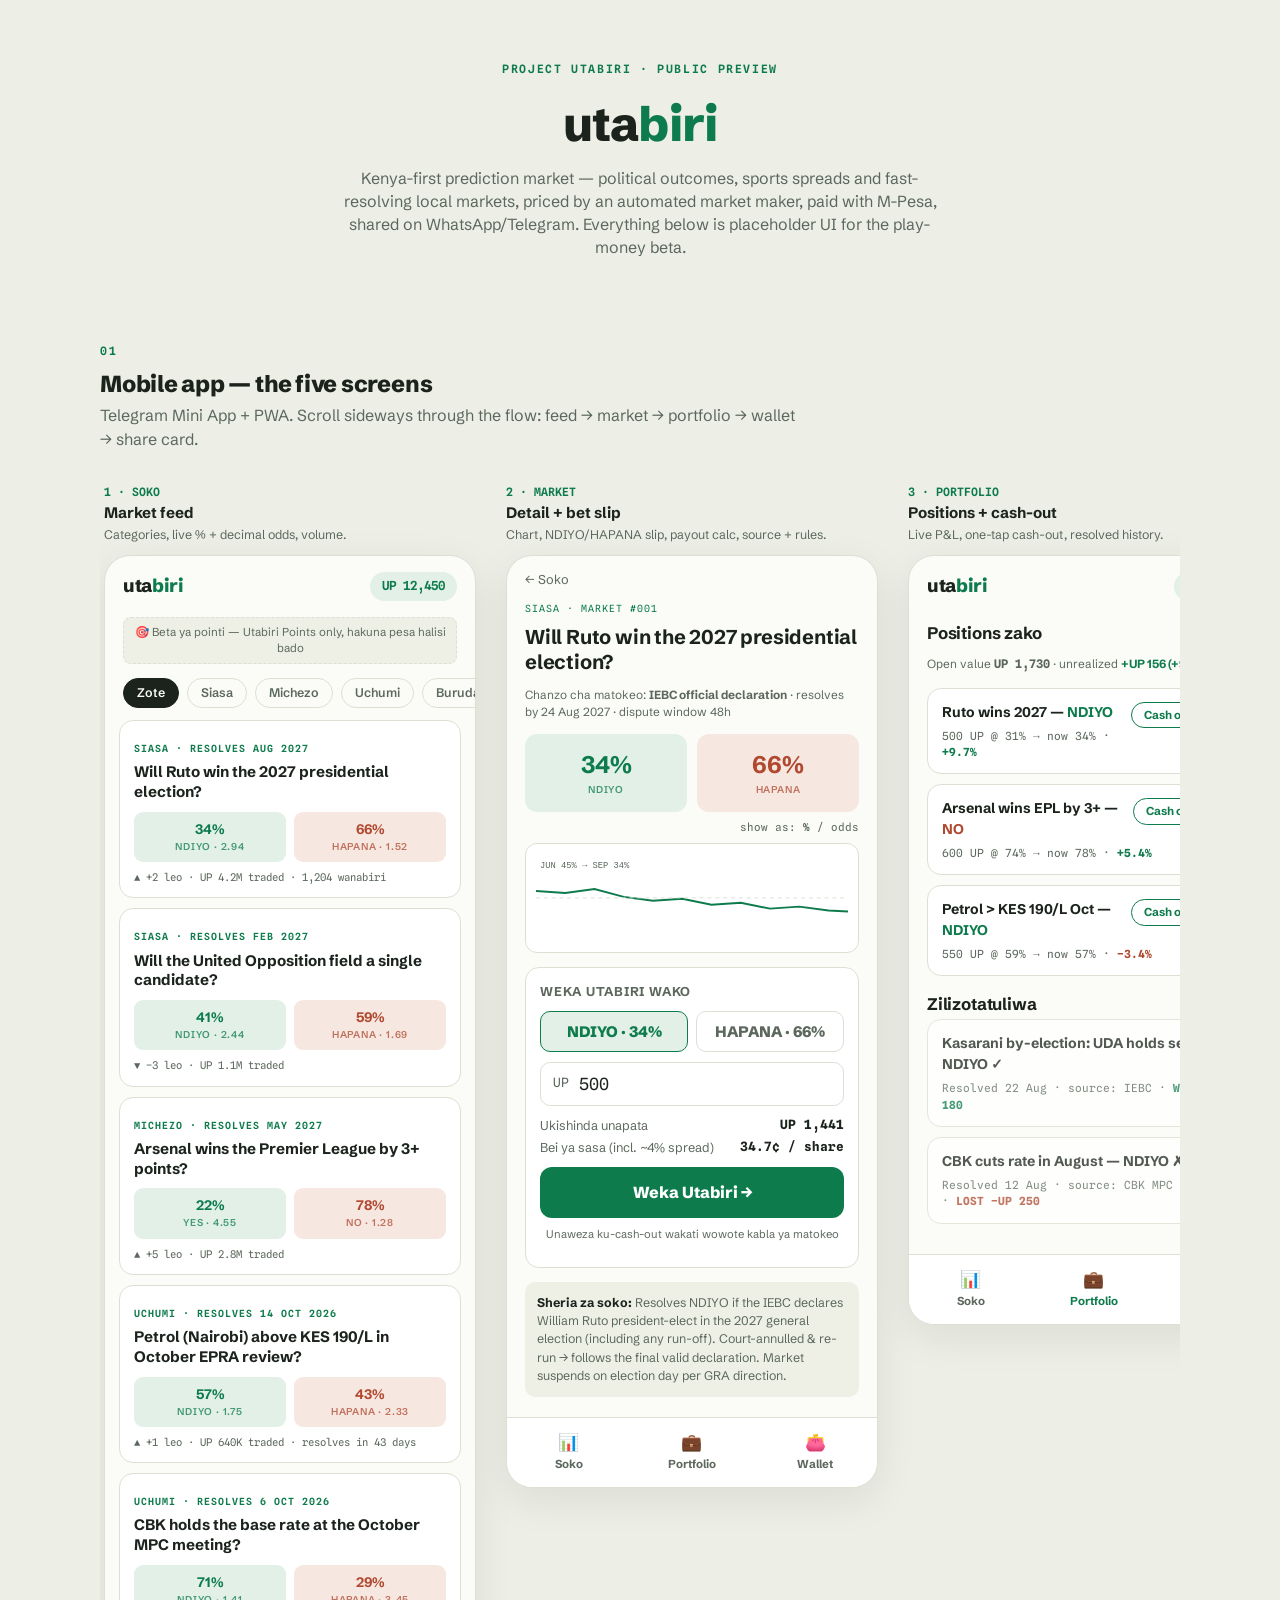
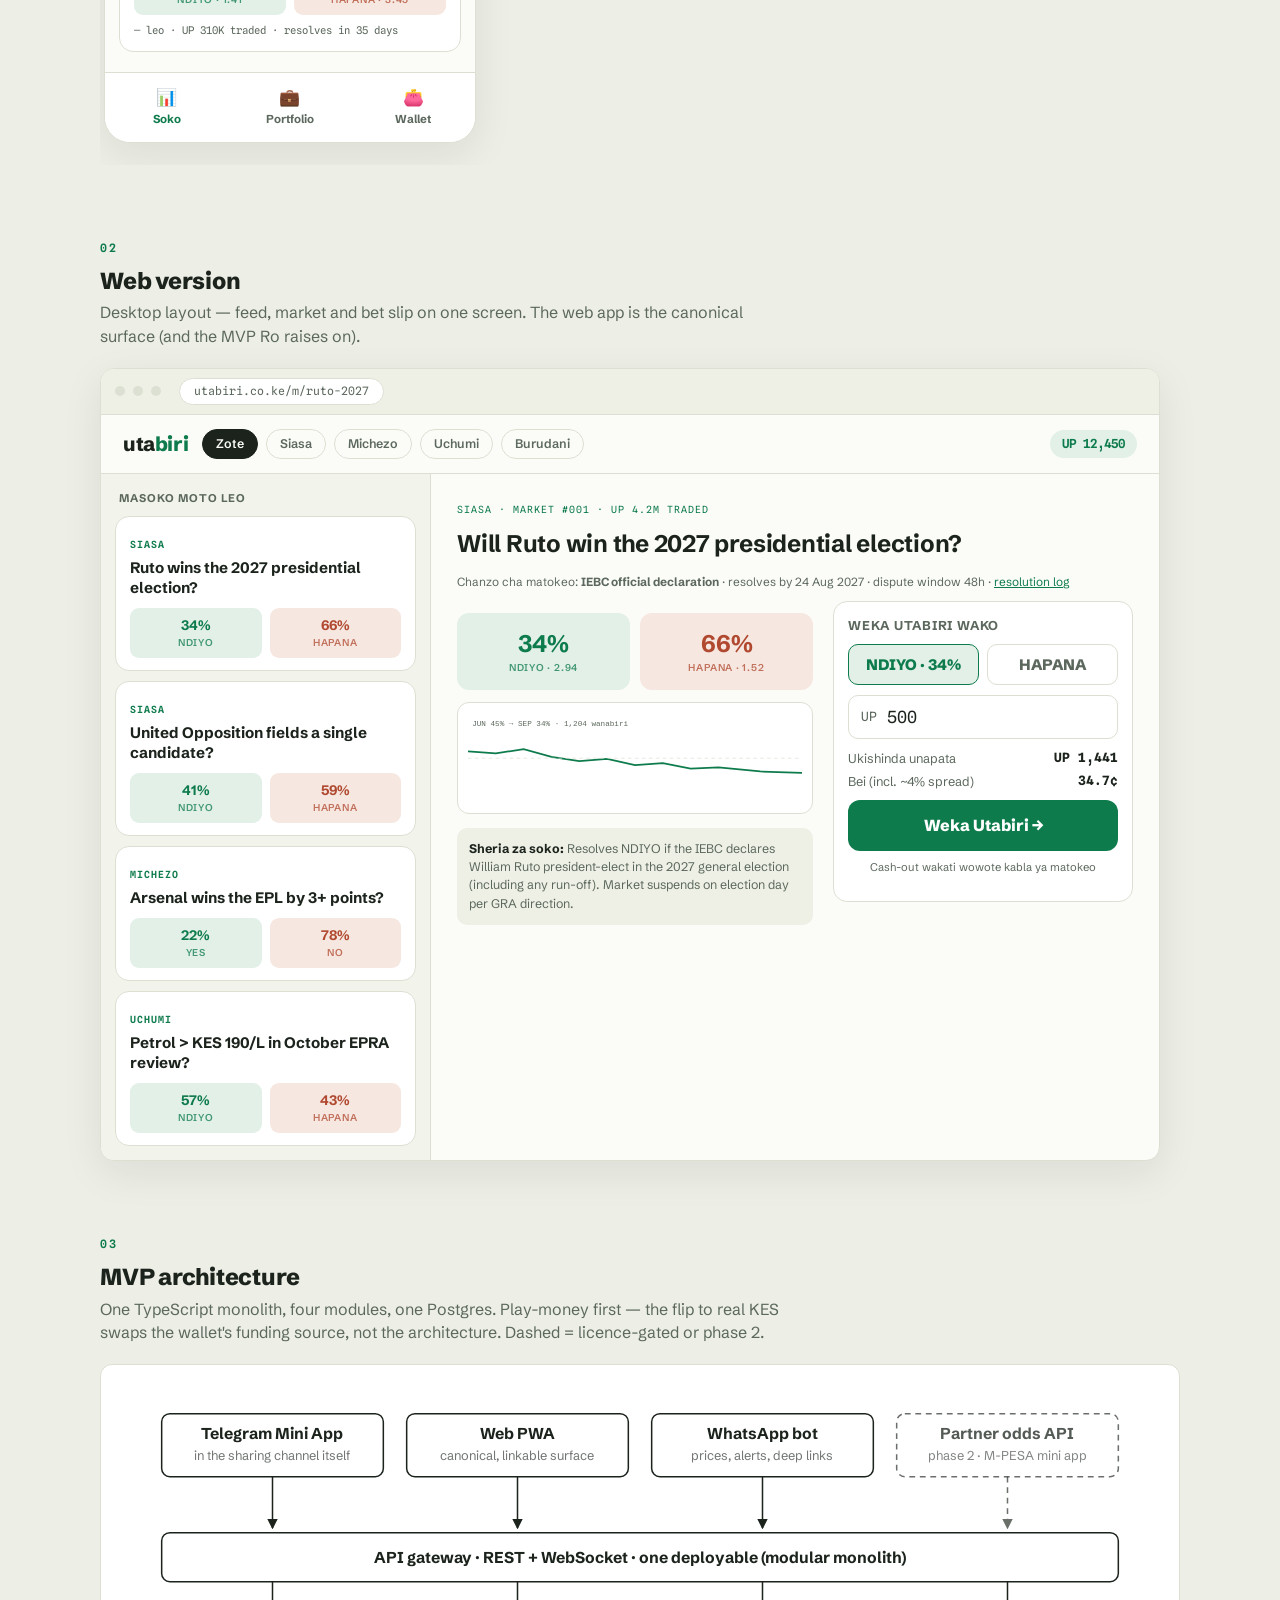
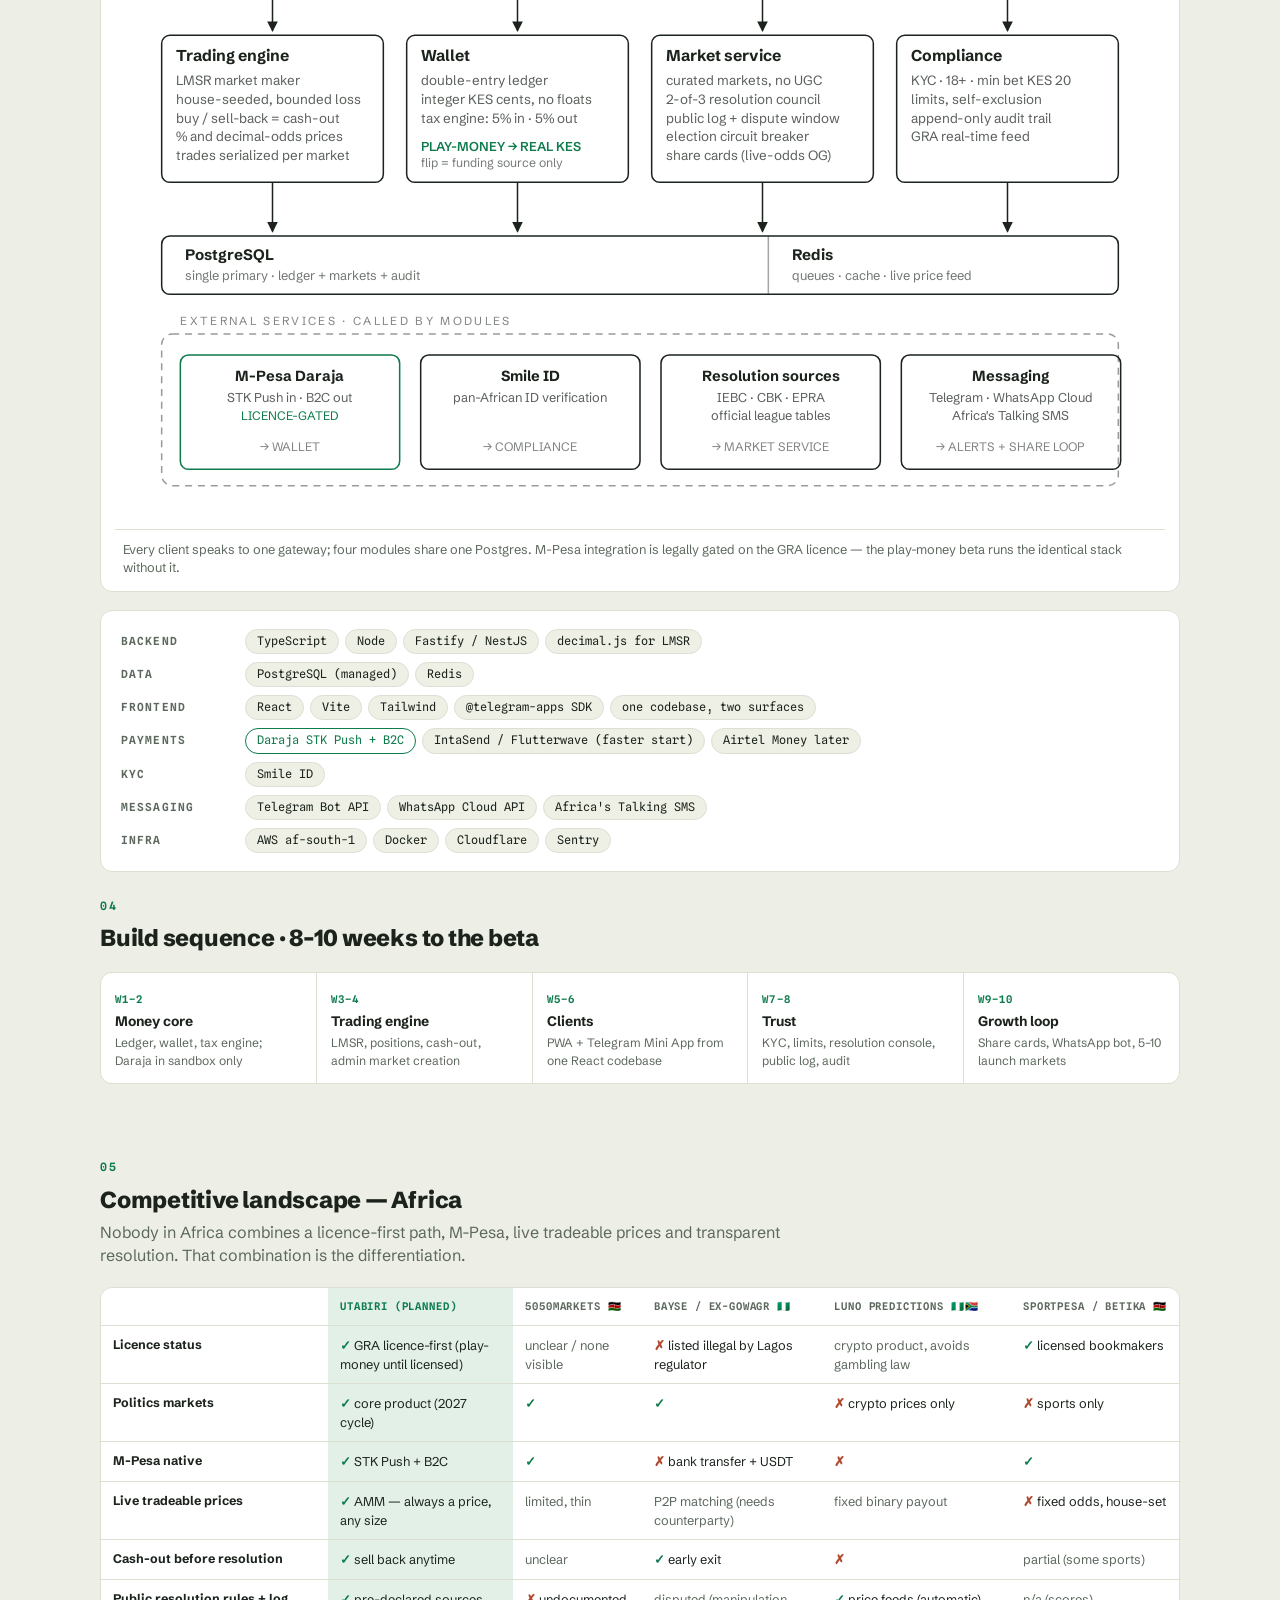
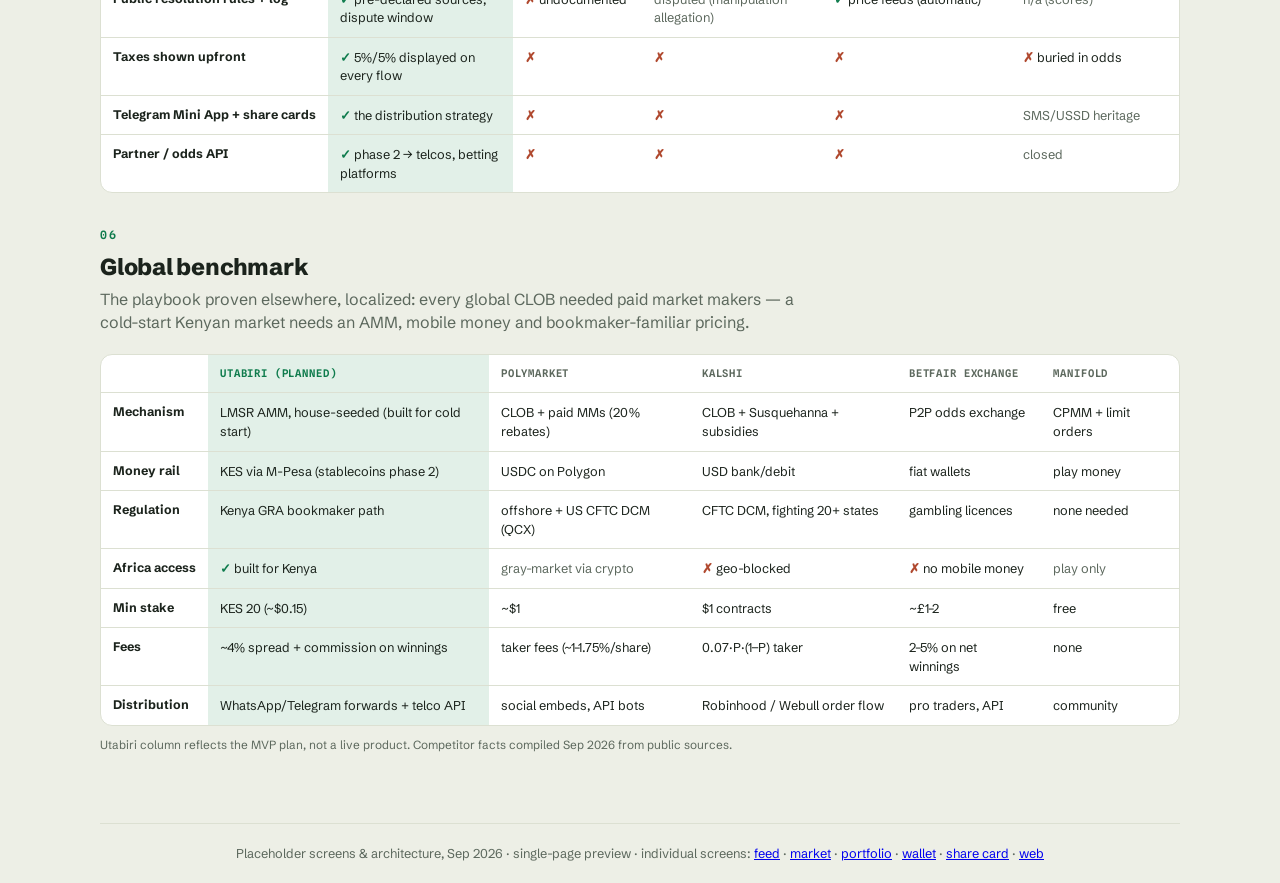
==== commit fc53853a: "Add competitor comparison tables Co-Authored-By: Claude Fable 5 <noreply@anthropic.com>" ====
--- a/index.html
+++ b/index.html
@@ -112,7 +112,18 @@
 .phone{margin:0; min-height:730px; max-width:372px}
 .screen-label{display:none}
 .ogwrap{flex:0 0 560px}
-.og{margin:0}
+.og{max-width:560px; margin:0; background:#0F3D27; color:#F2F7F1; border-radius:18px; padding:34px 36px}
+.og .k{font-family:"Spline Sans Mono",monospace; font-size:.68rem; letter-spacing:.14em; color:#7FD8AC}
+.og h2{font-size:1.7rem; line-height:1.2; margin:10px 0 22px; letter-spacing:-.01em; color:#fff}
+.og .odds{display:flex; gap:12px; margin-bottom:22px}
+.og .o{flex:1; background:rgba(255,255,255,.08); border-radius:12px; padding:14px; text-align:center}
+.og .o b{display:block; font-size:2rem; font-weight:800}
+.og .o small{font-size:.7rem; letter-spacing:.08em; opacity:.75}
+.og .o.y b{color:#7FD8AC} .og .o.n b{color:#F0A088}
+.og .cta-line{display:flex; justify-content:space-between; align-items:center; border-top:1px solid rgba(255,255,255,.15); padding-top:16px}
+.og .brand{font-weight:800; font-size:1.05rem; color:#fff}
+.og .brand span{color:#7FD8AC}
+.og .link{font-family:"Spline Sans Mono",monospace; font-size:.75rem; color:#7FD8AC}
 .web{margin:6px 0 0}
 figure.arch{margin:0; background:var(--card); border:1px solid var(--line); border-radius:12px; padding:16px 14px 6px; overflow-x:auto}
 figure.arch svg{display:block; min-width:760px; max-width:100%; height:auto; margin:0 auto}
@@ -130,6 +141,18 @@
 .wk p{margin:0; font-size:.76rem; color:var(--muted); line-height:1.45}
 @media (max-width:720px){.weeks{grid-template-columns:1fr 1fr}.stack{grid-template-columns:1fr}}
 .pfoot{max-width:1080px; margin:70px auto 0; padding:20px; border-top:1px solid var(--line); font-size:.8rem; color:var(--muted); text-align:center}
+.cmpwrap{overflow-x:auto; background:var(--card); border:1px solid var(--line); border-radius:12px; margin-top:18px}
+.cmp{border-collapse:collapse; width:100%; min-width:860px; font-size:.8rem; line-height:1.45}
+.cmp th{font-family:"Spline Sans Mono",monospace; font-size:.66rem; font-weight:600; letter-spacing:.08em; text-transform:uppercase; text-align:left; color:var(--muted); border-bottom:1px solid var(--line); padding:11px 12px; white-space:nowrap}
+.cmp td{padding:10px 12px; border-bottom:1px solid var(--line); vertical-align:top}
+.cmp tr:last-child td{border-bottom:none}
+.cmp td:first-child{font-weight:700; font-size:.78rem; white-space:nowrap}
+.cmp th.u, .cmp td.u{background:var(--accent-soft)}
+.cmp th.u{color:var(--accent)}
+.ok{color:var(--accent); font-weight:700}
+.no{color:var(--no); font-weight:700}
+.mid{color:var(--muted)}
+.cmpnote{font-size:.74rem; color:var(--muted); margin-top:10px}
 
 </style></head><body>
 <div class="hero"><span class="eyebrow">Project Utabiri · public preview</span>
@@ -507,5 +530,35 @@
     <div class="wk"><span class="t">W9–10</span><b>Growth loop</b><p>Share cards, WhatsApp bot, 5–10 launch markets</p></div>
   </div>
 </div>
+<div class="sect"><span class="eyebrow">05</span><h2>Competitive landscape — Africa</h2>
+<p class="lead">Nobody in Africa combines a licence-first path, M-Pesa, live tradeable prices and transparent resolution. That combination is the differentiation.</p>
+<div class="cmpwrap"><table class="cmp">
+<tr><th></th><th class="u">Utabiri (planned)</th><th>5050Markets 🇰🇪</th><th>Bayse / ex-Gowagr 🇳🇬</th><th>Luno predictions 🇳🇬🇿🇦</th><th>SportPesa / Betika 🇰🇪</th></tr>
+<tr><td>Licence status</td><td class="u"><span class="ok">✓</span> GRA licence-first (play-money until licensed)</td><td class="mid">unclear / none visible</td><td><span class="no">✗</span> listed illegal by Lagos regulator</td><td class="mid">crypto product, avoids gambling law</td><td><span class="ok">✓</span> licensed bookmakers</td></tr>
+<tr><td>Politics markets</td><td class="u"><span class="ok">✓</span> core product (2027 cycle)</td><td><span class="ok">✓</span></td><td><span class="ok">✓</span></td><td><span class="no">✗</span> crypto prices only</td><td><span class="no">✗</span> sports only</td></tr>
+<tr><td>M-Pesa native</td><td class="u"><span class="ok">✓</span> STK Push + B2C</td><td><span class="ok">✓</span></td><td><span class="no">✗</span> bank transfer + USDT</td><td><span class="no">✗</span></td><td><span class="ok">✓</span></td></tr>
+<tr><td>Live tradeable prices</td><td class="u"><span class="ok">✓</span> AMM — always a price, any size</td><td class="mid">limited, thin</td><td class="mid">P2P matching (needs counterparty)</td><td class="mid">fixed binary payout</td><td><span class="no">✗</span> fixed odds, house-set</td></tr>
+<tr><td>Cash-out before resolution</td><td class="u"><span class="ok">✓</span> sell back anytime</td><td class="mid">unclear</td><td><span class="ok">✓</span> early exit</td><td><span class="no">✗</span></td><td class="mid">partial (some sports)</td></tr>
+<tr><td>Public resolution rules + log</td><td class="u"><span class="ok">✓</span> pre-declared sources, dispute window</td><td><span class="no">✗</span> undocumented</td><td class="mid">disputed (manipulation allegation)</td><td><span class="ok">✓</span> price feeds (automatic)</td><td class="mid">n/a (scores)</td></tr>
+<tr><td>Taxes shown upfront</td><td class="u"><span class="ok">✓</span> 5%/5% displayed on every flow</td><td><span class="no">✗</span></td><td><span class="no">✗</span></td><td><span class="no">✗</span></td><td><span class="no">✗</span> buried in odds</td></tr>
+<tr><td>Telegram Mini App + share cards</td><td class="u"><span class="ok">✓</span> the distribution strategy</td><td><span class="no">✗</span></td><td><span class="no">✗</span></td><td><span class="no">✗</span></td><td class="mid">SMS/USSD heritage</td></tr>
+<tr><td>Partner / odds API</td><td class="u"><span class="ok">✓</span> phase 2 → telcos, betting platforms</td><td><span class="no">✗</span></td><td><span class="no">✗</span></td><td><span class="no">✗</span></td><td class="mid">closed</td></tr>
+</table></div>
+
+<span class="eyebrow" style="display:block;margin-top:34px">06</span><h2>Global benchmark</h2>
+<p class="lead">The playbook proven elsewhere, localized: every global CLOB needed paid market makers — a cold-start Kenyan market needs an AMM, mobile money and bookmaker-familiar pricing.</p>
+<div class="cmpwrap"><table class="cmp">
+<tr><th></th><th class="u">Utabiri (planned)</th><th>Polymarket</th><th>Kalshi</th><th>Betfair Exchange</th><th>Manifold</th></tr>
+<tr><td>Mechanism</td><td class="u">LMSR AMM, house-seeded (built for cold start)</td><td>CLOB + paid MMs (20% rebates)</td><td>CLOB + Susquehanna + subsidies</td><td>P2P odds exchange</td><td>CPMM + limit orders</td></tr>
+<tr><td>Money rail</td><td class="u">KES via M-Pesa (stablecoins phase 2)</td><td>USDC on Polygon</td><td>USD bank/debit</td><td>fiat wallets</td><td>play money</td></tr>
+<tr><td>Regulation</td><td class="u">Kenya GRA bookmaker path</td><td>offshore + US CFTC DCM (QCX)</td><td>CFTC DCM, fighting 20+ states</td><td>gambling licences</td><td>none needed</td></tr>
+<tr><td>Africa access</td><td class="u"><span class="ok">✓</span> built for Kenya</td><td class="mid">gray-market via crypto</td><td><span class="no">✗</span> geo-blocked</td><td><span class="no">✗</span> no mobile money</td><td class="mid">play only</td></tr>
+<tr><td>Min stake</td><td class="u">KES 20 (~$0.15)</td><td>~$1</td><td>$1 contracts</td><td>~£1–2</td><td>free</td></tr>
+<tr><td>Fees</td><td class="u">~4% spread + commission on winnings</td><td>taker fees (~1–1.75%/share)</td><td>0.07·P·(1−P) taker</td><td>2–5% on net winnings</td><td>none</td></tr>
+<tr><td>Distribution</td><td class="u">WhatsApp/Telegram forwards + telco API</td><td>social embeds, API bots</td><td>Robinhood / Webull order flow</td><td>pro traders, API</td><td>community</td></tr>
+</table></div>
+<p class="cmpnote">Utabiri column reflects the MVP plan, not a live product. Competitor facts compiled Sep 2026 from public sources.</p>
+</div>
+
 <div class="pfoot">Placeholder screens &amp; architecture, Sep 2026 · single-page preview · individual screens: <a href="home.html">feed</a> · <a href="market.html">market</a> · <a href="portfolio.html">portfolio</a> · <a href="wallet.html">wallet</a> · <a href="share-card.html">share card</a> · <a href="web.html">web</a></div>
 </body></html>
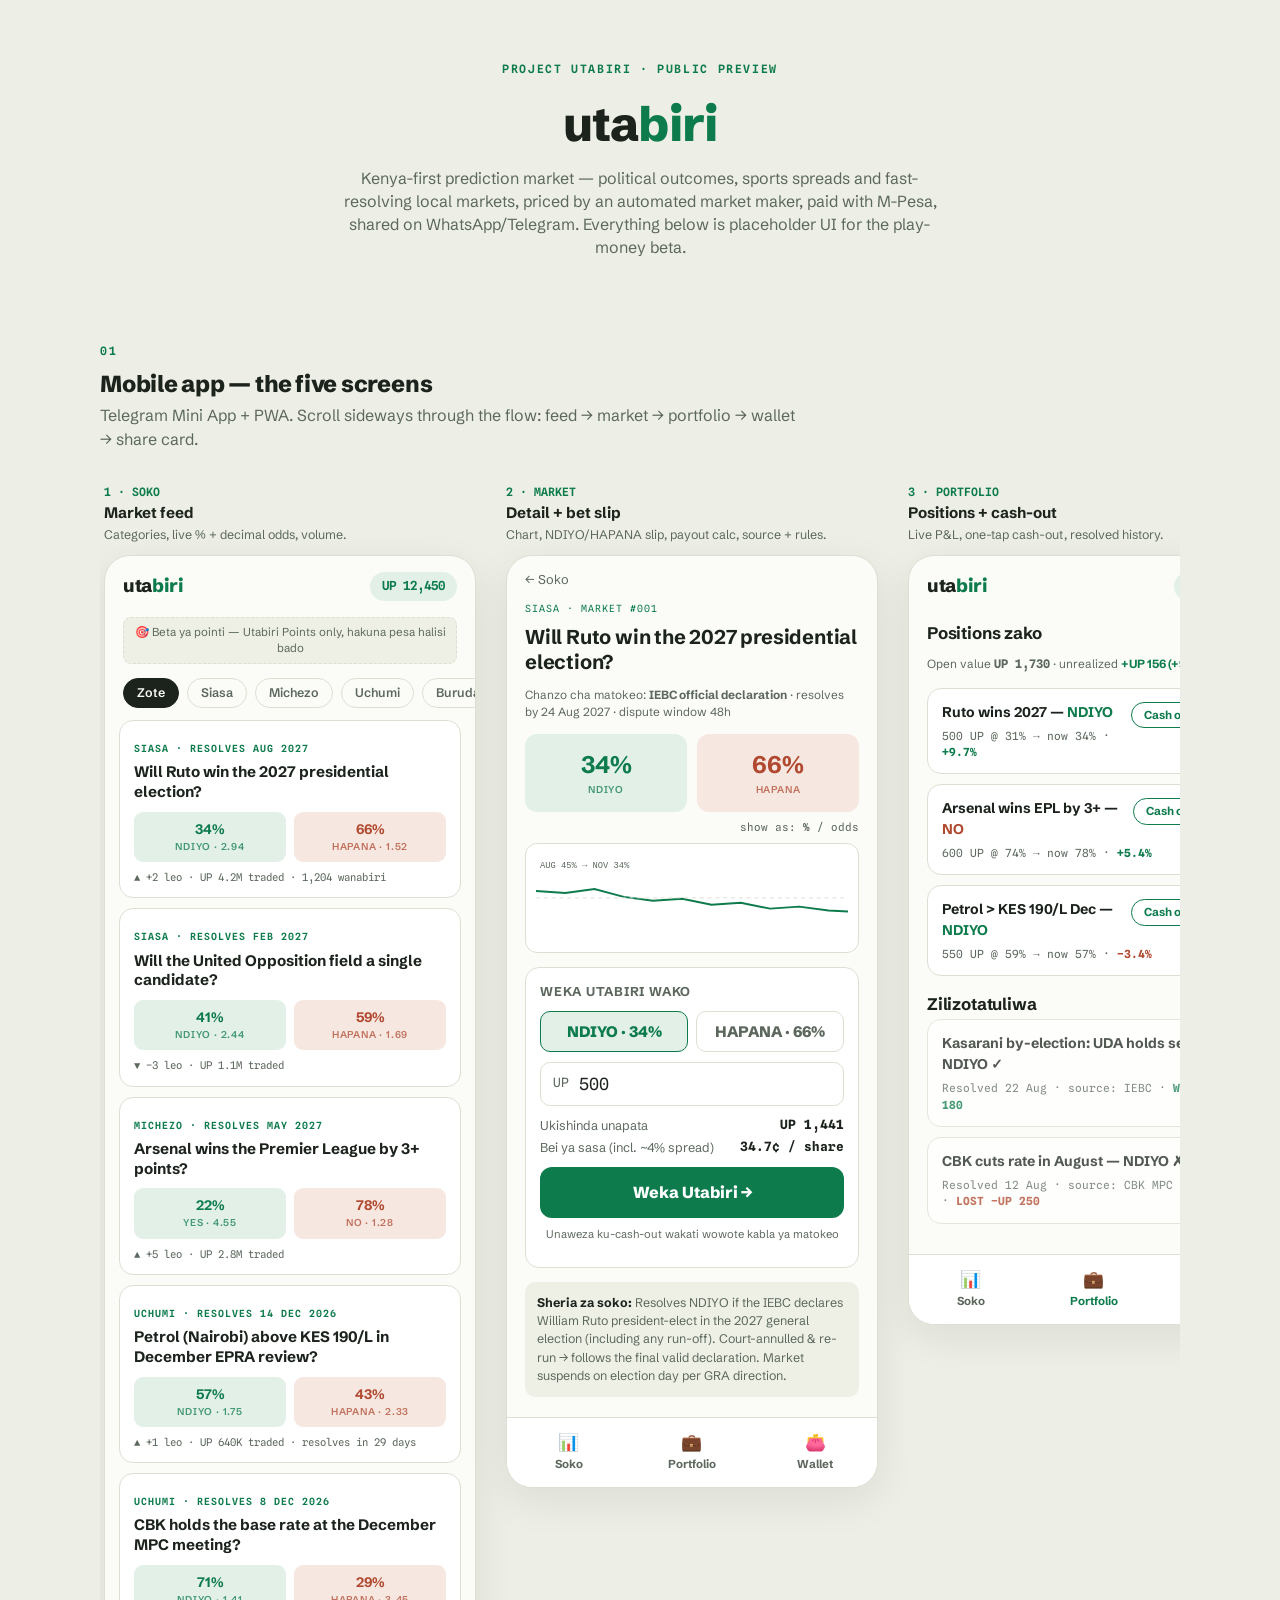
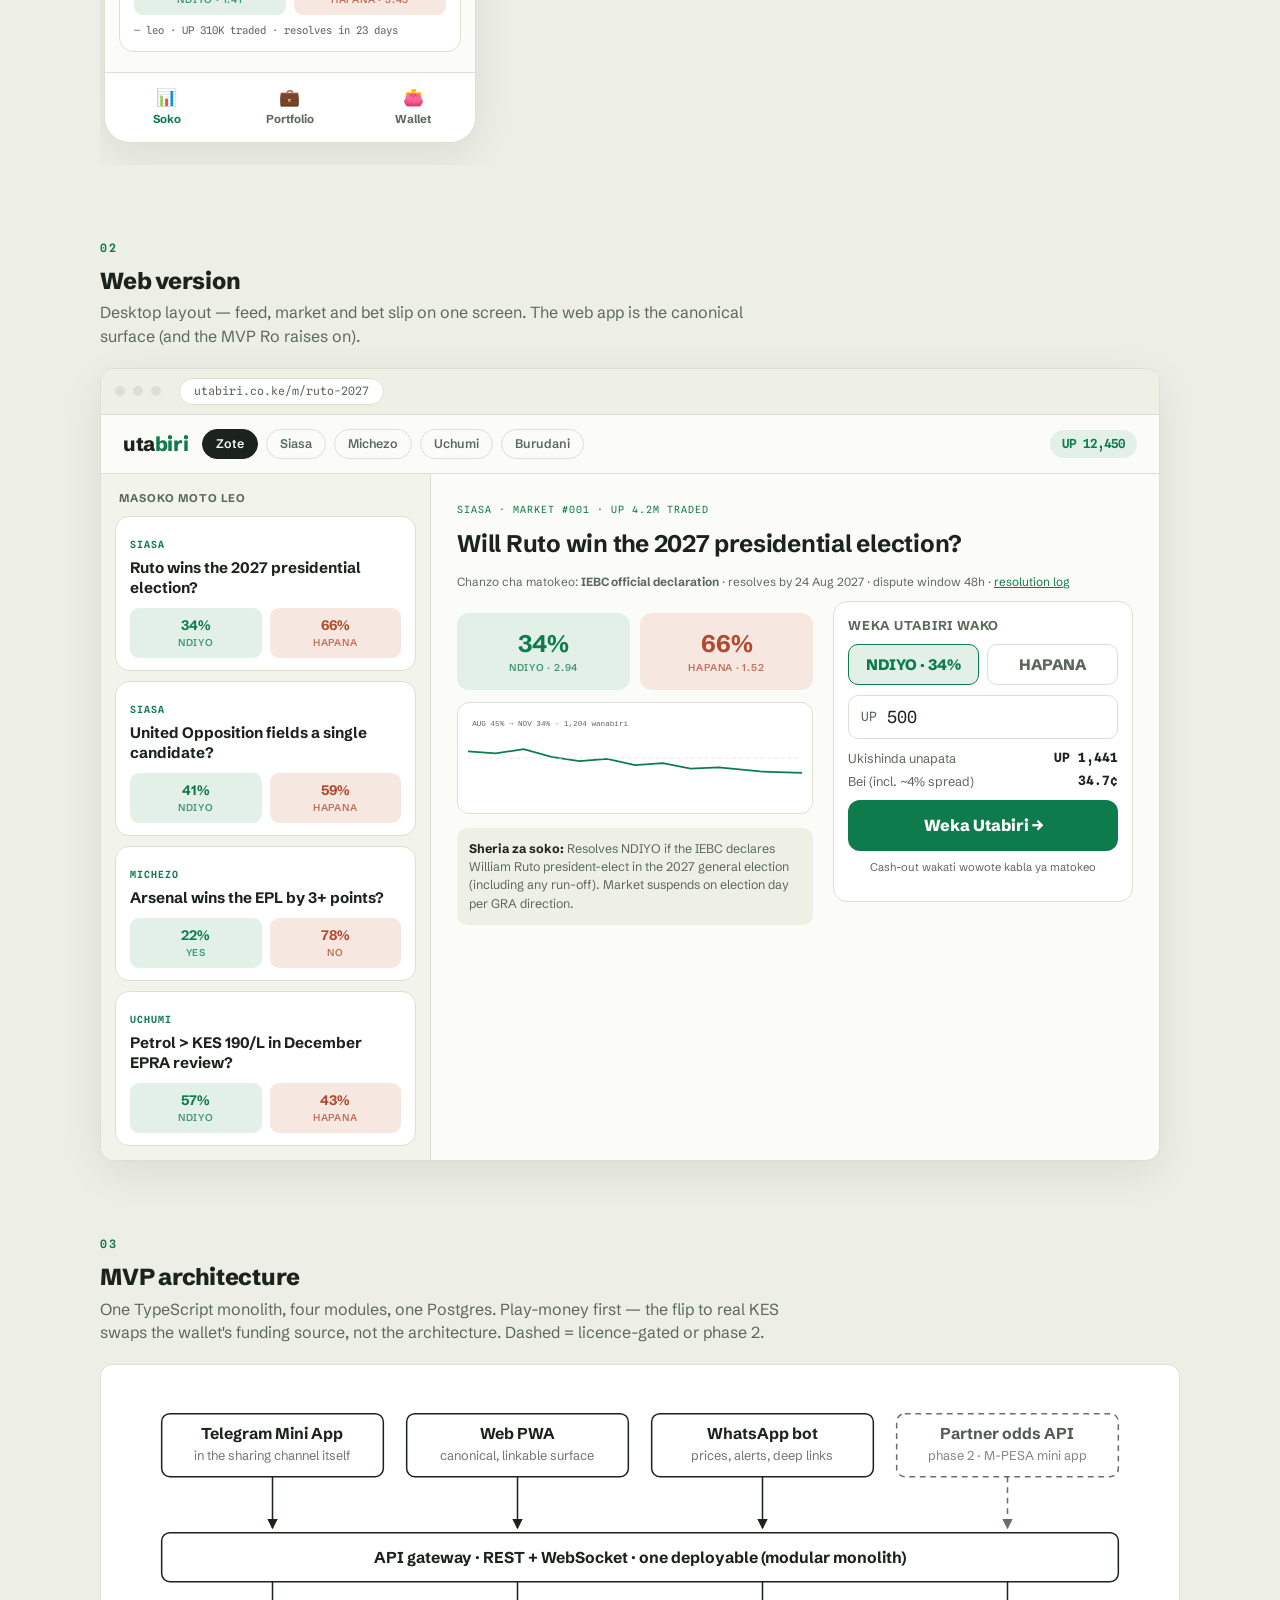
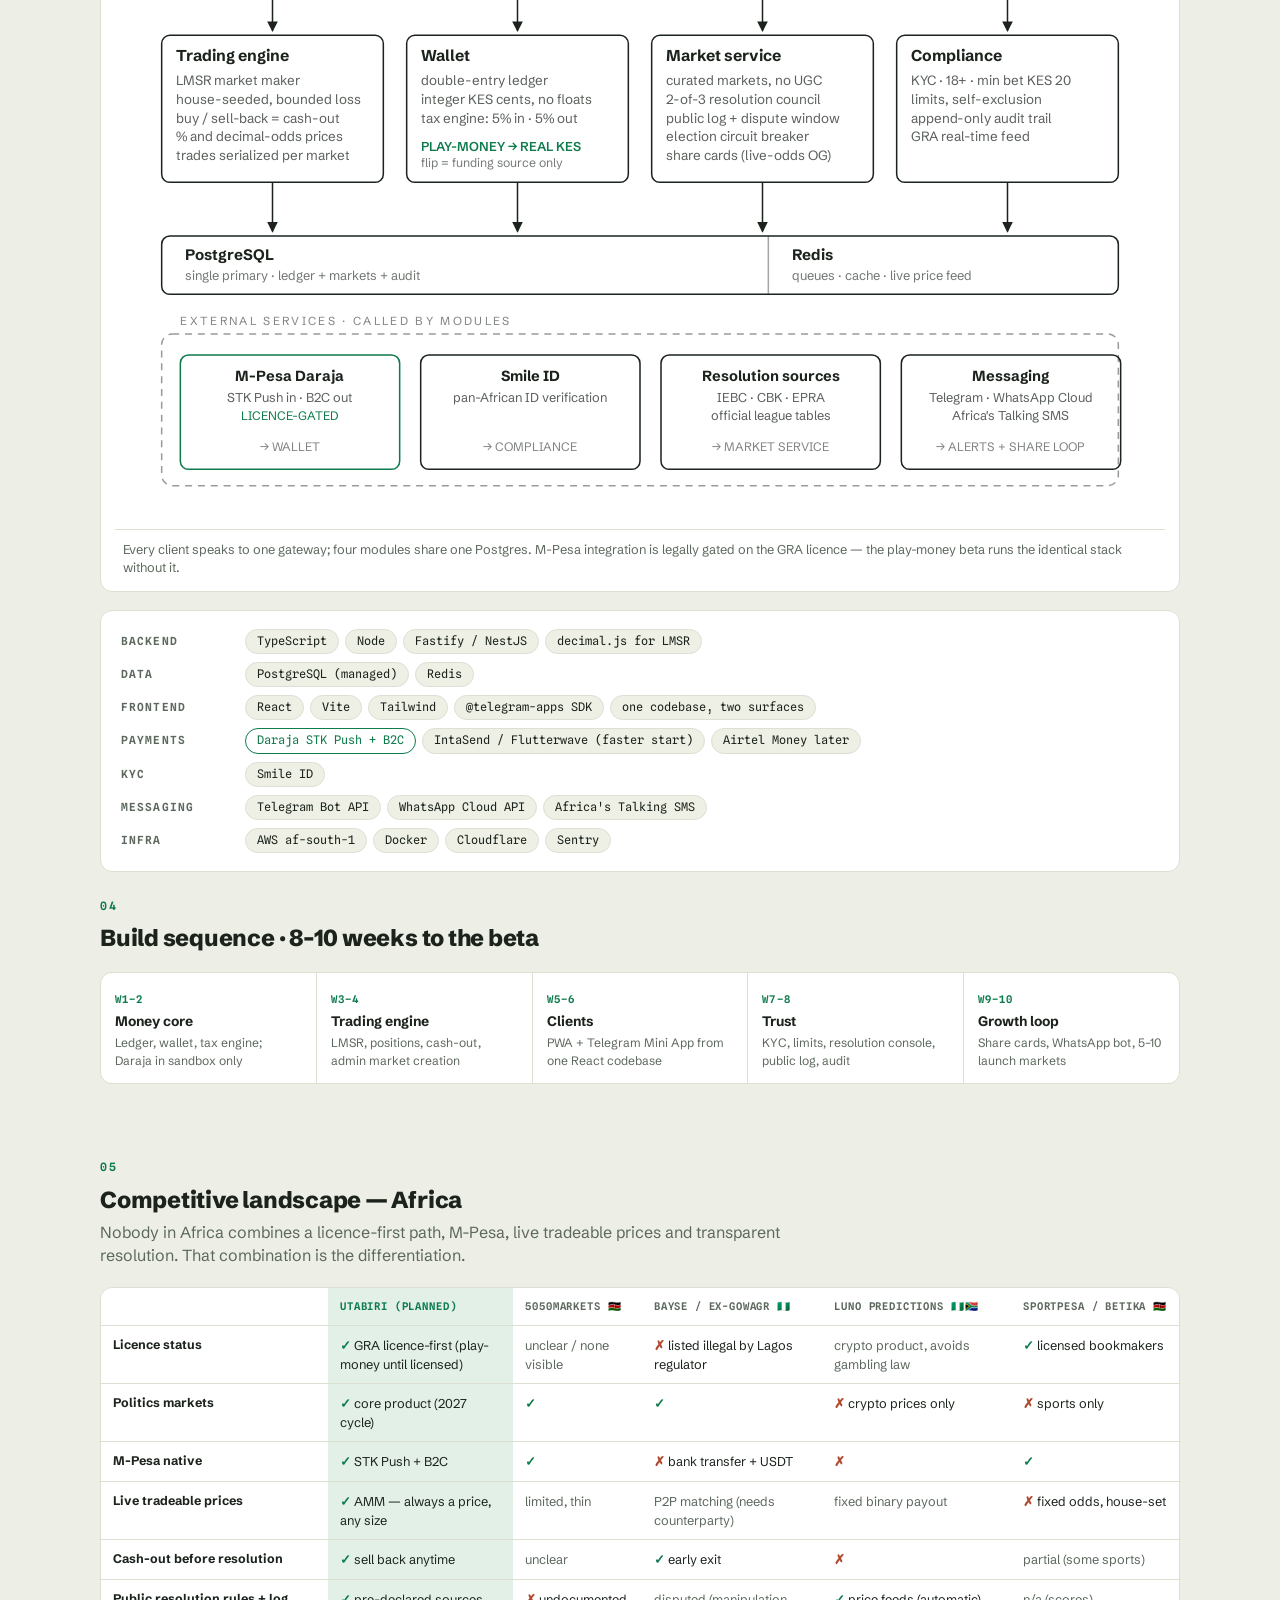
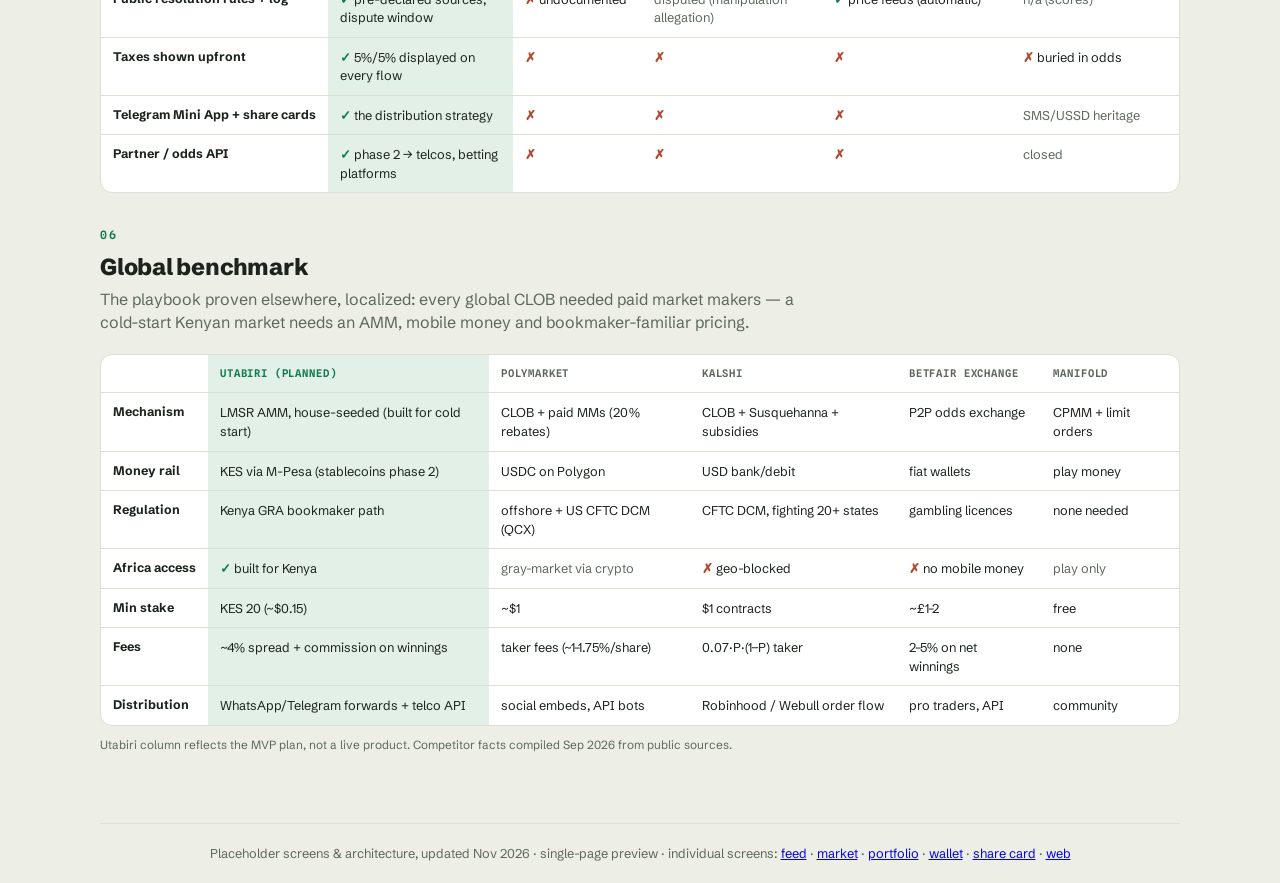
==== commit 9a671291: "Refresh stale dates, add back-links and link metadata, de-duplicate styles - Move mockup dates from " ====
--- a/index.html
+++ b/index.html
@@ -1,97 +1,17 @@
 <!doctype html><html lang="en"><head><meta charset="utf-8"><meta name="viewport" content="width=device-width,initial-scale=1">
 <title>Utabiri — MVP preview</title>
+<meta name="description" content="Clickable placeholder mockups of the Utabiri MVP: a Kenya-first prediction market in play-money beta.">
+<meta property="og:type" content="website">
+<meta property="og:title" content="Utabiri — MVP preview">
+<meta property="og:description" content="Clickable placeholder mockups of the Utabiri MVP: a Kenya-first prediction market in play-money beta.">
+<meta property="og:url" content="https://andreolf.github.io/utabiri-preview/">
+<meta name="twitter:card" content="summary">
+<link rel="icon" href="data:image/svg+xml,%3Csvg xmlns='http://www.w3.org/2000/svg' viewBox='0 0 64 64'%3E%3Crect width='64' height='64' rx='14' fill='%230E7B4C'/%3E%3Ctext x='32' y='45' font-family='Arial,sans-serif' font-size='38' font-weight='800' text-anchor='middle' fill='%23fff'%3Eu%3C/text%3E%3C/svg%3E">
 <link rel="stylesheet" href="https://fonts.googleapis.com/css2?family=Schibsted+Grotesk:wght@500;700;800&family=Spline+Sans+Mono:wght@400;600&display=swap">
+<link rel="stylesheet" href="style.css">
 <style>
-/* Utabiri mockups — shared styles (placeholder UI, play-money beta framing) */
-:root{
-  --ground:#F2F4EC; --screen:#FBFCF8; --ink:#1B231C; --muted:#5C685D;
-  --accent:#0E7B4C; --accent-soft:#E2F0E8; --no:#B0492F; --no-soft:#F6E7E1;
-  --line:#DCE0D2; --card:#FFFFFF; --chip:#EEF0E6;
-}
-*{box-sizing:border-box}
-body{margin:0; background:var(--ground); color:var(--ink);
-  font-family:"Schibsted Grotesk","Helvetica Neue",Arial,sans-serif; line-height:1.45}
-.mono{font-family:"Spline Sans Mono",ui-monospace,Menlo,monospace}
-.phone{max-width:400px; margin:24px auto; background:var(--screen); border:1px solid var(--line);
-  border-radius:26px; min-height:780px; display:flex; flex-direction:column; overflow:hidden;
-  box-shadow:0 12px 40px rgba(20,30,20,.08)}
-.screen-label{max-width:400px; margin:18px auto -14px; font-family:"Spline Sans Mono",monospace;
-  font-size:.7rem; letter-spacing:.12em; text-transform:uppercase; color:var(--muted); text-align:center}
-.topbar{display:flex; align-items:center; justify-content:space-between; padding:16px 18px 10px}
-.logo{font-weight:800; font-size:1.15rem; letter-spacing:-.02em}
-.logo span{color:var(--accent)}
-.balance{font-family:"Spline Sans Mono",monospace; font-size:.78rem; font-weight:600;
-  background:var(--accent-soft); color:var(--accent); border-radius:999px; padding:5px 12px}
-.beta{margin:6px 18px 10px; font-size:.72rem; color:var(--muted); background:var(--chip);
-  border:1px dashed var(--line); border-radius:8px; padding:6px 10px; text-align:center}
-.chips{display:flex; gap:8px; padding:4px 18px 12px; overflow-x:auto}
-.chip{font-size:.78rem; font-weight:600; border:1px solid var(--line); border-radius:999px;
-  padding:5px 13px; white-space:nowrap; color:var(--muted); text-decoration:none}
-.chip.on{background:var(--ink); color:var(--screen); border-color:var(--ink)}
-.feed{padding:0 14px 20px; display:flex; flex-direction:column; gap:10px; flex:1}
-.mcard{background:var(--card); border:1px solid var(--line); border-radius:14px; padding:14px 14px 12px; text-decoration:none; color:inherit; display:block}
-.mcard .tag{font-family:"Spline Sans Mono",monospace; font-size:.62rem; font-weight:600; letter-spacing:.1em; color:var(--accent)}
-.mcard h3{margin:4px 0 10px; font-size:.95rem; line-height:1.3; font-weight:700}
-.row{display:flex; align-items:center; justify-content:space-between; gap:8px}
-.pill{flex:1; text-align:center; border-radius:9px; padding:8px 4px; font-weight:700; font-size:.86rem}
-.pill small{display:block; font-weight:600; font-size:.62rem; letter-spacing:.08em; opacity:.75}
-.pill.yes{background:var(--accent-soft); color:var(--accent)}
-.pill.no{background:var(--no-soft); color:var(--no)}
-.vol{font-family:"Spline Sans Mono",monospace; font-size:.66rem; color:var(--muted); margin-top:8px}
-.nav{display:grid; grid-template-columns:1fr 1fr 1fr; border-top:1px solid var(--line); background:var(--card)}
-.nav a{text-align:center; padding:12px 0 14px; font-size:.72rem; font-weight:700; color:var(--muted); text-decoration:none}
-.nav a.on{color:var(--accent)}
-.nav a i{display:block; font-style:normal; font-size:1.05rem; margin-bottom:2px}
-.back{display:inline-block; margin:14px 18px 0; font-size:.8rem; color:var(--muted); text-decoration:none}
-.detail{padding:6px 18px 20px; flex:1}
-.detail h2{font-size:1.25rem; line-height:1.25; margin:6px 0 4px; letter-spacing:-.01em}
-.source{font-size:.74rem; color:var(--muted); margin-bottom:14px}
-.bigprice{display:flex; gap:10px; margin:12px 0}
-.bigprice .pill{padding:14px 4px; font-size:1.5rem; border-radius:12px}
-.toggle{font-family:"Spline Sans Mono",monospace; font-size:.68rem; color:var(--muted); text-align:right; margin:-4px 0 8px}
-.chart{border:1px solid var(--line); border-radius:12px; background:var(--card); padding:10px; margin-bottom:14px}
-.slip{background:var(--card); border:1px solid var(--line); border-radius:14px; padding:14px}
-.slip h4{margin:0 0 10px; font-size:.8rem; letter-spacing:.06em; text-transform:uppercase; color:var(--muted)}
-.side{display:flex; gap:8px; margin-bottom:10px}
-.side button{flex:1; border-radius:10px; border:1.5px solid var(--line); background:transparent; padding:10px; font-weight:800; font-size:.95rem; font-family:inherit; color:var(--muted)}
-.side button.on{border-color:var(--accent); background:var(--accent-soft); color:var(--accent)}
-.stake{display:flex; align-items:center; gap:8px; border:1px solid var(--line); border-radius:10px; padding:10px 12px; margin-bottom:10px}
-.stake input{border:none; outline:none; background:none; font-family:"Spline Sans Mono",monospace; font-size:1.05rem; width:100%; color:var(--ink)}
-.calc{font-size:.8rem; color:var(--muted); display:flex; justify-content:space-between; margin-bottom:4px}
-.calc b{color:var(--ink); font-family:"Spline Sans Mono",monospace}
-.cta{display:block; width:100%; border:none; border-radius:12px; background:var(--accent); color:#fff; font-weight:800; font-size:1rem; padding:14px; margin-top:10px; font-family:inherit; text-align:center; text-decoration:none}
-.note{font-size:.7rem; color:var(--muted); margin-top:8px; text-align:center}
-.rules{margin-top:14px; font-size:.78rem; color:var(--muted); background:var(--chip); border-radius:10px; padding:12px}
-.rules b{color:var(--ink)}
-.pos{background:var(--card); border:1px solid var(--line); border-radius:14px; padding:13px 14px; margin-bottom:10px}
-.pos h3{margin:0 0 6px; font-size:.88rem}
-.pos .meta{font-family:"Spline Sans Mono",monospace; font-size:.7rem; color:var(--muted)}
-.gain{color:var(--accent); font-weight:700}
-.loss{color:var(--no); font-weight:700}
-.cashout{float:right; font-size:.72rem; font-weight:700; color:var(--accent); border:1.5px solid var(--accent); border-radius:999px; padding:4px 12px; text-decoration:none}
-.wsec{background:var(--card); border:1px solid var(--line); border-radius:14px; padding:14px; margin-bottom:12px}
-.wsec h4{margin:0 0 8px; font-size:.8rem; letter-spacing:.06em; text-transform:uppercase; color:var(--muted)}
-.locked{opacity:.65; position:relative; border-style:dashed}
-.lock-tag{font-family:"Spline Sans Mono",monospace; font-size:.6rem; font-weight:600; letter-spacing:.1em; color:var(--no); float:right}
-.tx{display:flex; justify-content:space-between; font-size:.8rem; padding:7px 0; border-bottom:1px solid var(--line)}
-.tx:last-child{border:none}
-.tx span:last-child{font-family:"Spline Sans Mono",monospace}
-
-
-.web{max-width:1060px; margin:30px auto; background:var(--screen); border:1px solid var(--line); border-radius:14px; overflow:hidden; box-shadow:0 12px 40px rgba(20,30,20,.08)}
-.wbar{display:flex; align-items:center; gap:8px; background:var(--chip); border-bottom:1px solid var(--line); padding:9px 14px}
-.dot{width:10px; height:10px; border-radius:50%; background:var(--line)}
-.url{font-family:"Spline Sans Mono",monospace; font-size:.72rem; color:var(--muted); background:var(--card); border:1px solid var(--line); border-radius:999px; padding:4px 14px; margin-left:10px}
-.wnav{display:flex; align-items:center; gap:14px; padding:14px 22px; border-bottom:1px solid var(--line)}
-.wnav .logo{font-size:1.25rem}
-.wnav .chips{padding:0; flex:1}
-.wgrid{display:grid; grid-template-columns:330px 1fr; gap:0; min-height:560px}
-.wlist{border-right:1px solid var(--line); padding:14px; display:flex; flex-direction:column; gap:10px; background:var(--ground)}
-.wlist h5{margin:2px 4px 0; font-size:.7rem; letter-spacing:.08em; text-transform:uppercase; color:var(--muted)}
-.wmain{padding:22px 26px}
-.wmain .source{margin-bottom:10px}
-.wcols{display:grid; grid-template-columns:1fr 300px; gap:20px; align-items:start}
-@media (max-width:900px){.wgrid{grid-template-columns:1fr}.wlist{border-right:none;border-bottom:1px solid var(--line)}.wcols{grid-template-columns:1fr}}
+
+
 
 
 /* ===== one-pager layout ===== */
@@ -188,16 +108,16 @@
       <div class="vol">▲ +5 leo · UP 2.8M traded</div>
     </a>
     <a class="mcard" href="#">
-      <span class="tag">UCHUMI · RESOLVES 14 OCT 2026</span>
-      <h3>Petrol (Nairobi) above KES 190/L in October EPRA review?</h3>
+      <span class="tag">UCHUMI · RESOLVES 14 DEC 2026</span>
+      <h3>Petrol (Nairobi) above KES 190/L in December EPRA review?</h3>
       <div class="row"><span class="pill yes">57%<small>NDIYO · 1.75</small></span><span class="pill no">43%<small>HAPANA · 2.33</small></span></div>
-      <div class="vol">▲ +1 leo · UP 640K traded · resolves in 43 days</div>
+      <div class="vol">▲ +1 leo · UP 640K traded · resolves in 29 days</div>
     </a>
     <a class="mcard" href="#">
-      <span class="tag">UCHUMI · RESOLVES 6 OCT 2026</span>
-      <h3>CBK holds the base rate at the October MPC meeting?</h3>
+      <span class="tag">UCHUMI · RESOLVES 8 DEC 2026</span>
+      <h3>CBK holds the base rate at the December MPC meeting?</h3>
       <div class="row"><span class="pill yes">71%<small>NDIYO · 1.41</small></span><span class="pill no">29%<small>HAPANA · 3.45</small></span></div>
-      <div class="vol">— leo · UP 310K traded · resolves in 35 days</div>
+      <div class="vol">— leo · UP 310K traded · resolves in 23 days</div>
     </a>
   </div>
   <div class="nav">
@@ -223,7 +143,7 @@
       <svg viewBox="0 0 320 90" style="display:block;width:100%;height:auto" role="img" aria-label="Price history: YES probability drifting from 45% to 34% over three months">
         <polyline points="0,38 30,40 60,36 90,44 120,48 150,46 180,52 210,50 240,56 270,54 300,58 320,59" fill="none" stroke="#0E7B4C" stroke-width="2"/>
         <line x1="0" y1="45" x2="320" y2="45" stroke="#DCE0D2" stroke-dasharray="4 4"/>
-        <text x="4" y="14" font-size="9" fill="#5C685D" font-family="monospace">JUN 45% → SEP 34%</text>
+        <text x="4" y="14" font-size="9" fill="#5C685D" font-family="monospace">AUG 45% → NOV 34%</text>
       </svg>
     </div>
     <div class="slip">
@@ -264,7 +184,7 @@
     </div>
     <div class="pos">
       <a class="cashout" href="#">Cash out UP 505</a>
-      <h3>Petrol &gt; KES 190/L Oct — <span style="color:var(--accent)">NDIYO</span></h3>
+      <h3>Petrol &gt; KES 190/L Dec — <span style="color:var(--accent)">NDIYO</span></h3>
       <div class="meta">550 UP @ 59% → now 57% · <span class="loss">−3.4%</span></div>
     </div>
     <h2 style="font-size:1.05rem; margin-top:18px">Zilizotatuliwa</h2>
@@ -326,7 +246,7 @@
 </div>
 <div class="framewrap ogwrap"><div class="cap"><span class="n">5 · SHARE CARD</span><b>The growth loop</b><small>Live-odds card built for the WhatsApp forward.</small></div>
 <div class="og">
-  <span class="k">SIASA · UTABIRI WA LEO · 01 SEP 2026</span>
+  <span class="k">SIASA · UTABIRI WA LEO · 15 NOV 2026</span>
   <h2>Ruto kushinda urais 2027?</h2>
   <div class="odds">
     <div class="o y"><b>34%</b><small>NDIYO · ▲ +2 leo</small></div>
@@ -364,7 +284,7 @@
         <div class="row"><span class="pill yes">22%<small>YES</small></span><span class="pill no">78%<small>NO</small></span></div>
       </a>
       <a class="mcard" href="#">
-        <span class="tag">UCHUMI</span><h3>Petrol &gt; KES 190/L in October EPRA review?</h3>
+        <span class="tag">UCHUMI</span><h3>Petrol &gt; KES 190/L in December EPRA review?</h3>
         <div class="row"><span class="pill yes">57%<small>NDIYO</small></span><span class="pill no">43%<small>HAPANA</small></span></div>
       </a>
     </aside>
@@ -379,10 +299,10 @@
             <span class="pill no">66%<small>HAPANA · 1.52</small></span>
           </div>
           <div class="chart">
-            <svg viewBox="0 0 480 130" style="display:block;width:100%;height:auto" role="img" aria-label="Price history June to September: YES probability falling from 45% to 34%">
+            <svg viewBox="0 0 480 130" style="display:block;width:100%;height:auto" role="img" aria-label="Price history August to November: YES probability falling from 45% to 34%">
               <polyline points="0,55 40,58 80,52 120,63 160,69 200,66 240,75 280,72 320,80 360,78 420,84 480,86" fill="none" stroke="#0E7B4C" stroke-width="2.5"/>
               <line x1="0" y1="65" x2="480" y2="65" stroke="#DCE0D2" stroke-dasharray="5 5"/>
-              <text x="6" y="18" font-size="11" fill="#5C685D" font-family="monospace">JUN 45% → SEP 34% · 1,204 wanabiri</text>
+              <text x="6" y="18" font-size="11" fill="#5C685D" font-family="monospace">AUG 45% → NOV 34% · 1,204 wanabiri</text>
             </svg>
           </div>
           <div class="rules"><b>Sheria za soko:</b> Resolves NDIYO if the IEBC declares William Ruto president-elect in the 2027 general election (including any run-off). Market suspends on election day per GRA direction.</div>
@@ -560,5 +480,5 @@
 <p class="cmpnote">Utabiri column reflects the MVP plan, not a live product. Competitor facts compiled Sep 2026 from public sources.</p>
 </div>
 
-<div class="pfoot">Placeholder screens &amp; architecture, Sep 2026 · single-page preview · individual screens: <a href="home.html">feed</a> · <a href="market.html">market</a> · <a href="portfolio.html">portfolio</a> · <a href="wallet.html">wallet</a> · <a href="share-card.html">share card</a> · <a href="web.html">web</a></div>
+<div class="pfoot">Placeholder screens &amp; architecture, updated Nov 2026 · single-page preview · individual screens: <a href="home.html">feed</a> · <a href="market.html">market</a> · <a href="portfolio.html">portfolio</a> · <a href="wallet.html">wallet</a> · <a href="share-card.html">share card</a> · <a href="web.html">web</a></div>
 </body></html>
--- a/style.css
+++ b/style.css
@@ -0,0 +1,90 @@
+/* Utabiri mockups — shared styles (placeholder UI, play-money beta framing) */
+:root{
+  --ground:#F2F4EC; --screen:#FBFCF8; --ink:#1B231C; --muted:#5C685D;
+  --accent:#0E7B4C; --accent-soft:#E2F0E8; --no:#B0492F; --no-soft:#F6E7E1;
+  --line:#DCE0D2; --card:#FFFFFF; --chip:#EEF0E6;
+}
+*{box-sizing:border-box}
+body{margin:0; background:var(--ground); color:var(--ink);
+  font-family:"Schibsted Grotesk","Helvetica Neue",Arial,sans-serif; line-height:1.45}
+.mono{font-family:"Spline Sans Mono",ui-monospace,Menlo,monospace}
+.phone{max-width:400px; margin:24px auto; background:var(--screen); border:1px solid var(--line);
+  border-radius:26px; min-height:780px; display:flex; flex-direction:column; overflow:hidden;
+  box-shadow:0 12px 40px rgba(20,30,20,.08)}
+.screen-label{max-width:400px; margin:18px auto -14px; font-family:"Spline Sans Mono",monospace;
+  font-size:.7rem; letter-spacing:.12em; text-transform:uppercase; color:var(--muted); text-align:center}
+.topbar{display:flex; align-items:center; justify-content:space-between; padding:16px 18px 10px}
+.logo{font-weight:800; font-size:1.15rem; letter-spacing:-.02em}
+.logo span{color:var(--accent)}
+.balance{font-family:"Spline Sans Mono",monospace; font-size:.78rem; font-weight:600;
+  background:var(--accent-soft); color:var(--accent); border-radius:999px; padding:5px 12px}
+.beta{margin:6px 18px 10px; font-size:.72rem; color:var(--muted); background:var(--chip);
+  border:1px dashed var(--line); border-radius:8px; padding:6px 10px; text-align:center}
+.chips{display:flex; gap:8px; padding:4px 18px 12px; overflow-x:auto}
+.chip{font-size:.78rem; font-weight:600; border:1px solid var(--line); border-radius:999px;
+  padding:5px 13px; white-space:nowrap; color:var(--muted); text-decoration:none}
+.chip.on{background:var(--ink); color:var(--screen); border-color:var(--ink)}
+.feed{padding:0 14px 20px; display:flex; flex-direction:column; gap:10px; flex:1}
+.mcard{background:var(--card); border:1px solid var(--line); border-radius:14px; padding:14px 14px 12px; text-decoration:none; color:inherit; display:block}
+.mcard .tag{font-family:"Spline Sans Mono",monospace; font-size:.62rem; font-weight:600; letter-spacing:.1em; color:var(--accent)}
+.mcard h3{margin:4px 0 10px; font-size:.95rem; line-height:1.3; font-weight:700}
+.row{display:flex; align-items:center; justify-content:space-between; gap:8px}
+.pill{flex:1; text-align:center; border-radius:9px; padding:8px 4px; font-weight:700; font-size:.86rem}
+.pill small{display:block; font-weight:600; font-size:.62rem; letter-spacing:.08em; opacity:.75}
+.pill.yes{background:var(--accent-soft); color:var(--accent)}
+.pill.no{background:var(--no-soft); color:var(--no)}
+.vol{font-family:"Spline Sans Mono",monospace; font-size:.66rem; color:var(--muted); margin-top:8px}
+.nav{display:grid; grid-template-columns:1fr 1fr 1fr; border-top:1px solid var(--line); background:var(--card)}
+.nav a{text-align:center; padding:12px 0 14px; font-size:.72rem; font-weight:700; color:var(--muted); text-decoration:none}
+.nav a.on{color:var(--accent)}
+.nav a i{display:block; font-style:normal; font-size:1.05rem; margin-bottom:2px}
+.back{display:inline-block; margin:14px 18px 0; font-size:.8rem; color:var(--muted); text-decoration:none}
+.detail{padding:6px 18px 20px; flex:1}
+.detail h2{font-size:1.25rem; line-height:1.25; margin:6px 0 4px; letter-spacing:-.01em}
+.source{font-size:.74rem; color:var(--muted); margin-bottom:14px}
+.bigprice{display:flex; gap:10px; margin:12px 0}
+.bigprice .pill{padding:14px 4px; font-size:1.5rem; border-radius:12px}
+.toggle{font-family:"Spline Sans Mono",monospace; font-size:.68rem; color:var(--muted); text-align:right; margin:-4px 0 8px}
+.chart{border:1px solid var(--line); border-radius:12px; background:var(--card); padding:10px; margin-bottom:14px}
+.slip{background:var(--card); border:1px solid var(--line); border-radius:14px; padding:14px}
+.slip h4{margin:0 0 10px; font-size:.8rem; letter-spacing:.06em; text-transform:uppercase; color:var(--muted)}
+.side{display:flex; gap:8px; margin-bottom:10px}
+.side button{flex:1; border-radius:10px; border:1.5px solid var(--line); background:transparent; padding:10px; font-weight:800; font-size:.95rem; font-family:inherit; color:var(--muted)}
+.side button.on{border-color:var(--accent); background:var(--accent-soft); color:var(--accent)}
+.stake{display:flex; align-items:center; gap:8px; border:1px solid var(--line); border-radius:10px; padding:10px 12px; margin-bottom:10px}
+.stake input{border:none; outline:none; background:none; font-family:"Spline Sans Mono",monospace; font-size:1.05rem; width:100%; color:var(--ink)}
+.calc{font-size:.8rem; color:var(--muted); display:flex; justify-content:space-between; margin-bottom:4px}
+.calc b{color:var(--ink); font-family:"Spline Sans Mono",monospace}
+.cta{display:block; width:100%; border:none; border-radius:12px; background:var(--accent); color:#fff; font-weight:800; font-size:1rem; padding:14px; margin-top:10px; font-family:inherit; text-align:center; text-decoration:none}
+.note{font-size:.7rem; color:var(--muted); margin-top:8px; text-align:center}
+.rules{margin-top:14px; font-size:.78rem; color:var(--muted); background:var(--chip); border-radius:10px; padding:12px}
+.rules b{color:var(--ink)}
+.pos{background:var(--card); border:1px solid var(--line); border-radius:14px; padding:13px 14px; margin-bottom:10px}
+.pos h3{margin:0 0 6px; font-size:.88rem}
+.pos .meta{font-family:"Spline Sans Mono",monospace; font-size:.7rem; color:var(--muted)}
+.gain{color:var(--accent); font-weight:700}
+.loss{color:var(--no); font-weight:700}
+.cashout{float:right; font-size:.72rem; font-weight:700; color:var(--accent); border:1.5px solid var(--accent); border-radius:999px; padding:4px 12px; text-decoration:none}
+.wsec{background:var(--card); border:1px solid var(--line); border-radius:14px; padding:14px; margin-bottom:12px}
+.wsec h4{margin:0 0 8px; font-size:.8rem; letter-spacing:.06em; text-transform:uppercase; color:var(--muted)}
+.locked{opacity:.65; position:relative; border-style:dashed}
+.lock-tag{font-family:"Spline Sans Mono",monospace; font-size:.6rem; font-weight:600; letter-spacing:.1em; color:var(--no); float:right}
+.tx{display:flex; justify-content:space-between; font-size:.8rem; padding:7px 0; border-bottom:1px solid var(--line)}
+.tx:last-child{border:none}
+.tx span:last-child{font-family:"Spline Sans Mono",monospace}
+
+/* ===== web (desktop) layout ===== */
+.web{max-width:1060px; margin:30px auto; background:var(--screen); border:1px solid var(--line); border-radius:14px; overflow:hidden; box-shadow:0 12px 40px rgba(20,30,20,.08)}
+.wbar{display:flex; align-items:center; gap:8px; background:var(--chip); border-bottom:1px solid var(--line); padding:9px 14px}
+.dot{width:10px; height:10px; border-radius:50%; background:var(--line)}
+.url{font-family:"Spline Sans Mono",monospace; font-size:.72rem; color:var(--muted); background:var(--card); border:1px solid var(--line); border-radius:999px; padding:4px 14px; margin-left:10px}
+.wnav{display:flex; align-items:center; gap:14px; padding:14px 22px; border-bottom:1px solid var(--line)}
+.wnav .logo{font-size:1.25rem}
+.wnav .chips{padding:0; flex:1}
+.wgrid{display:grid; grid-template-columns:330px 1fr; gap:0; min-height:560px}
+.wlist{border-right:1px solid var(--line); padding:14px; display:flex; flex-direction:column; gap:10px; background:var(--ground)}
+.wlist h5{margin:2px 4px 0; font-size:.7rem; letter-spacing:.08em; text-transform:uppercase; color:var(--muted)}
+.wmain{padding:22px 26px}
+.wmain .source{margin-bottom:10px}
+.wcols{display:grid; grid-template-columns:1fr 300px; gap:20px; align-items:start}
+@media (max-width:900px){.wgrid{grid-template-columns:1fr}.wlist{border-right:none;border-bottom:1px solid var(--line)}.wcols{grid-template-columns:1fr}}
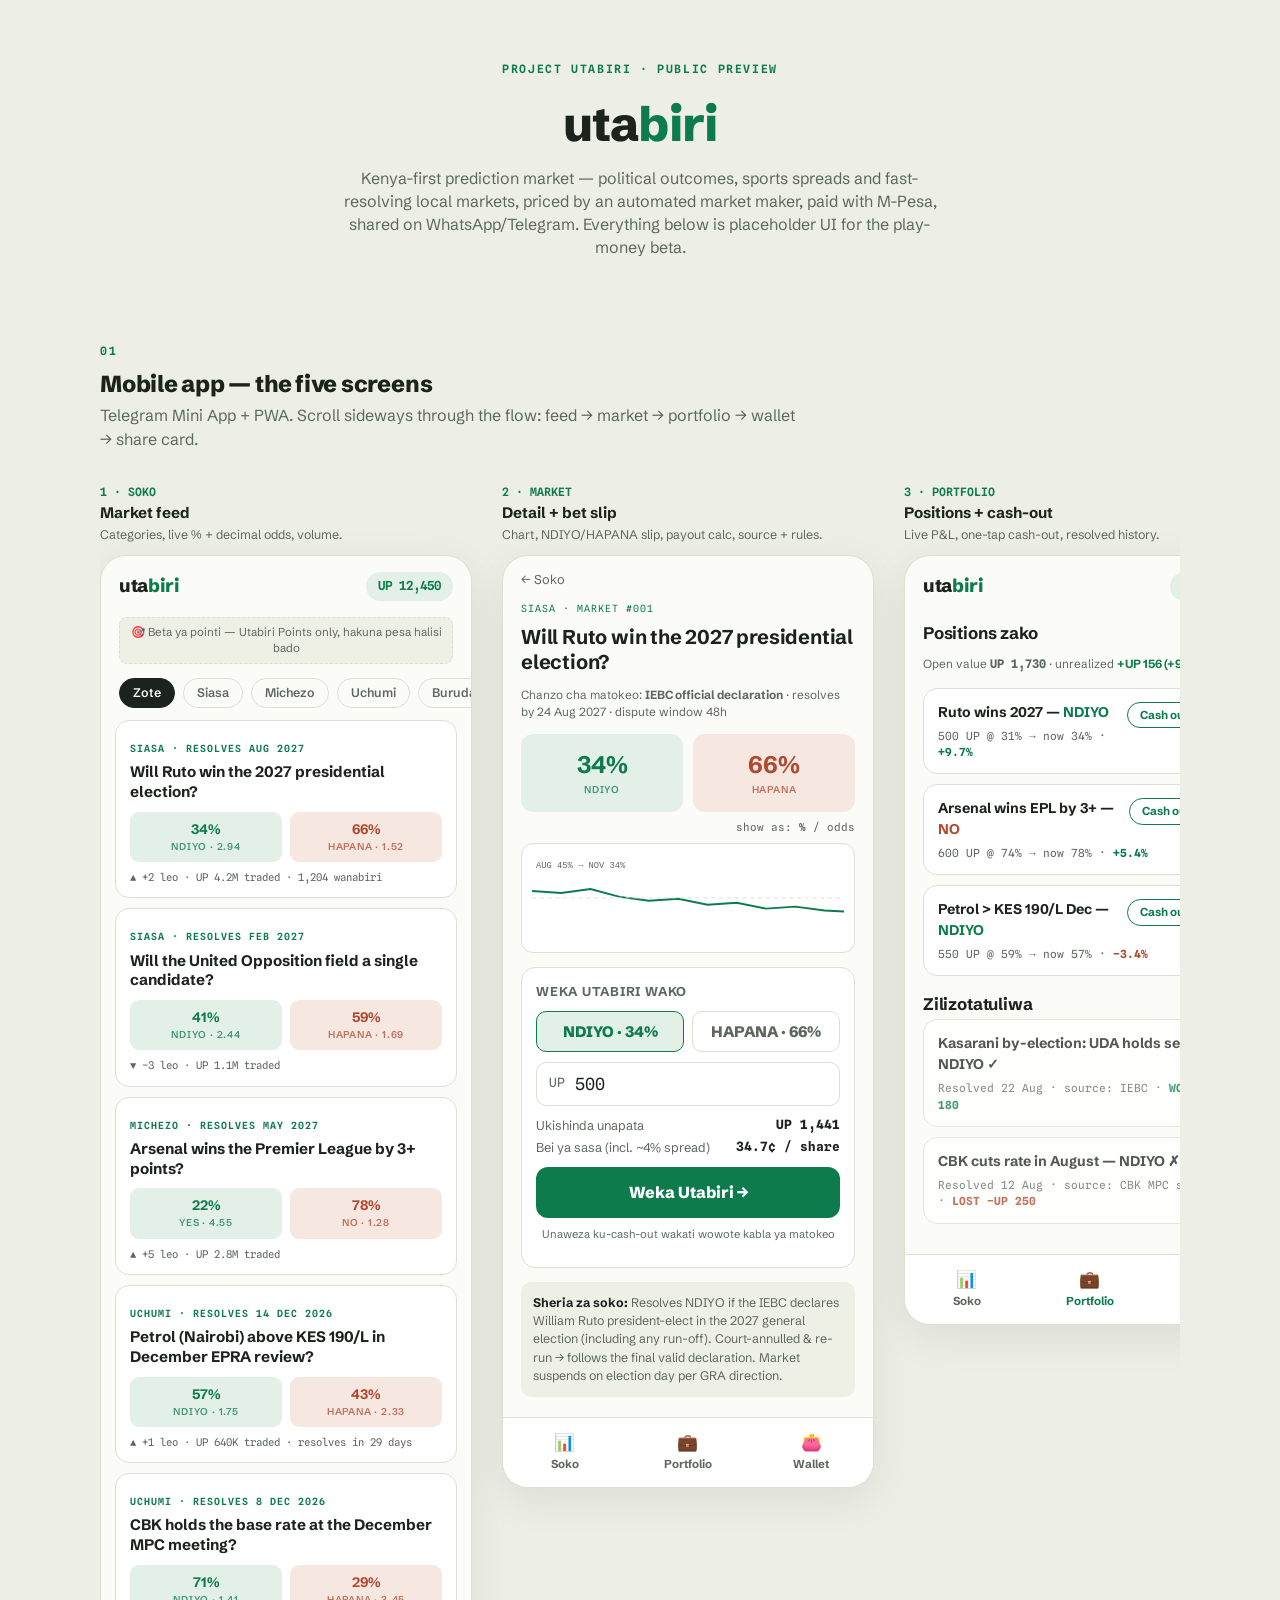
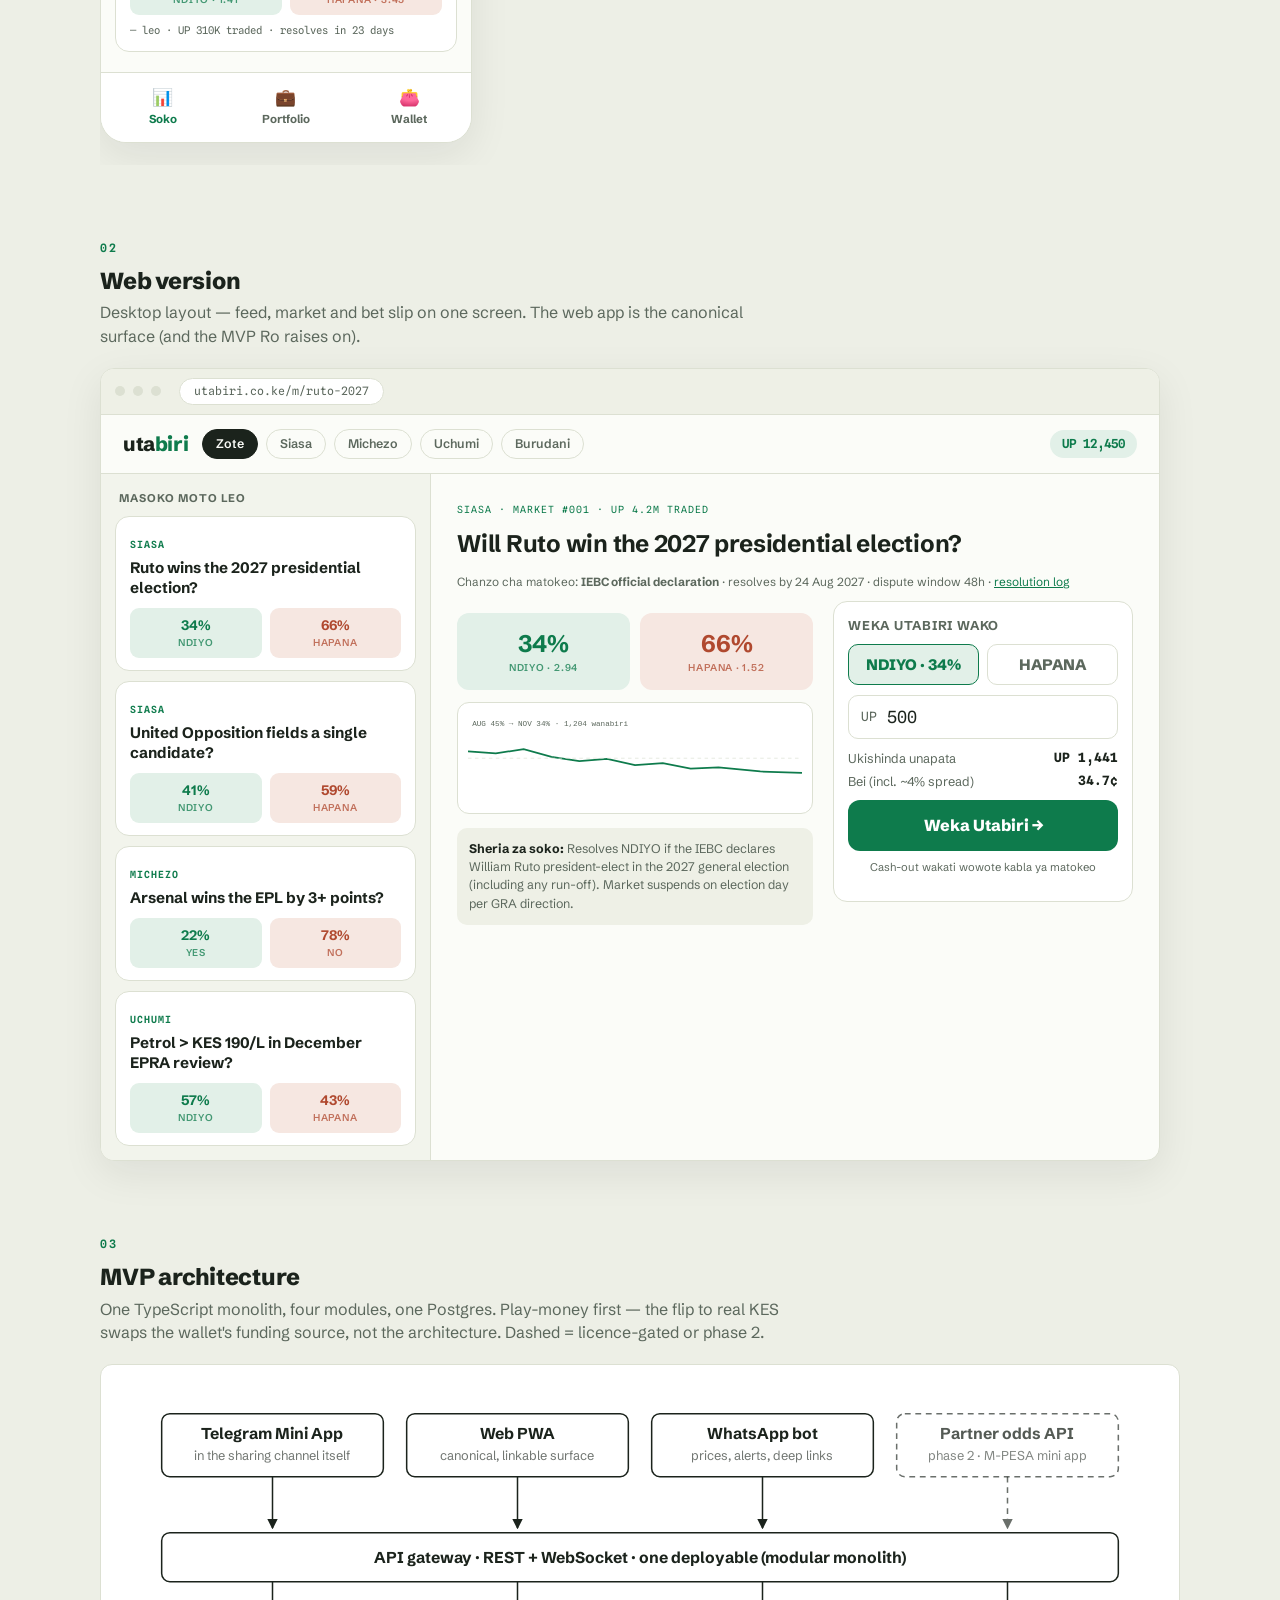
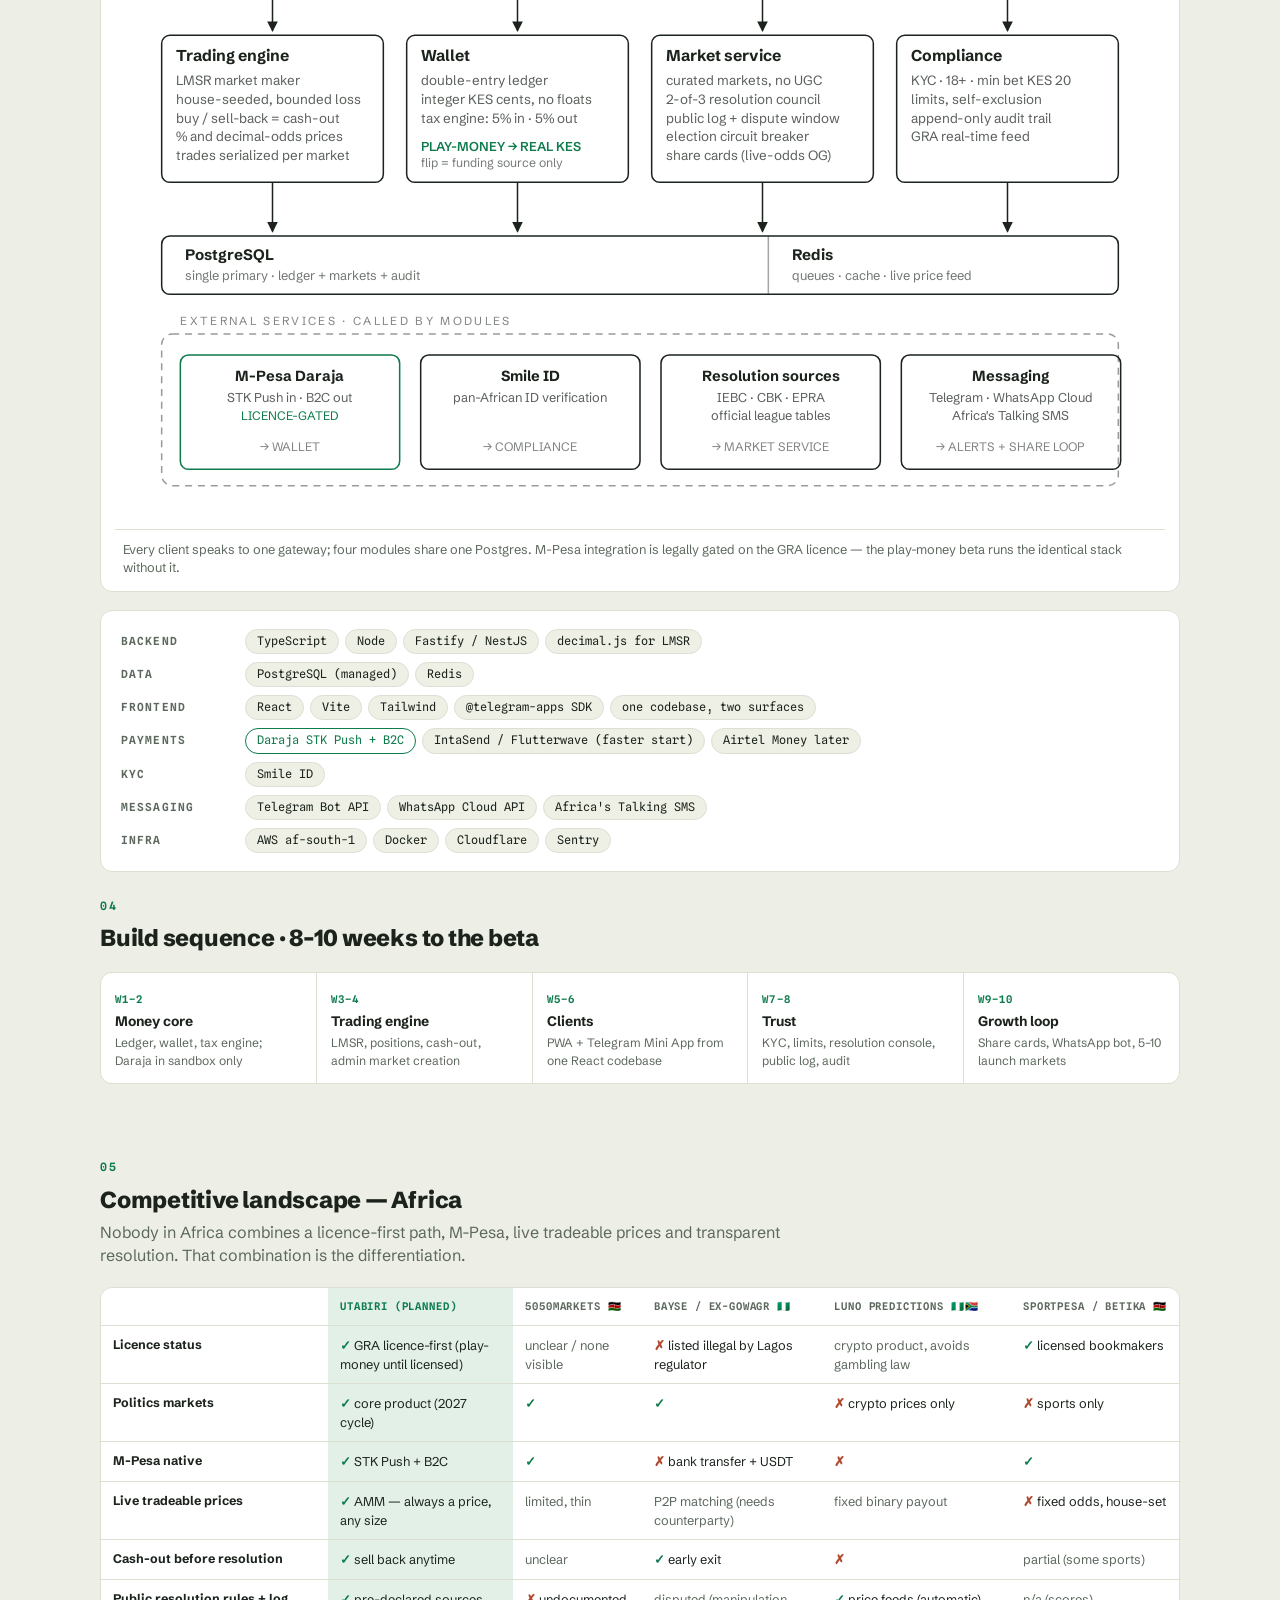
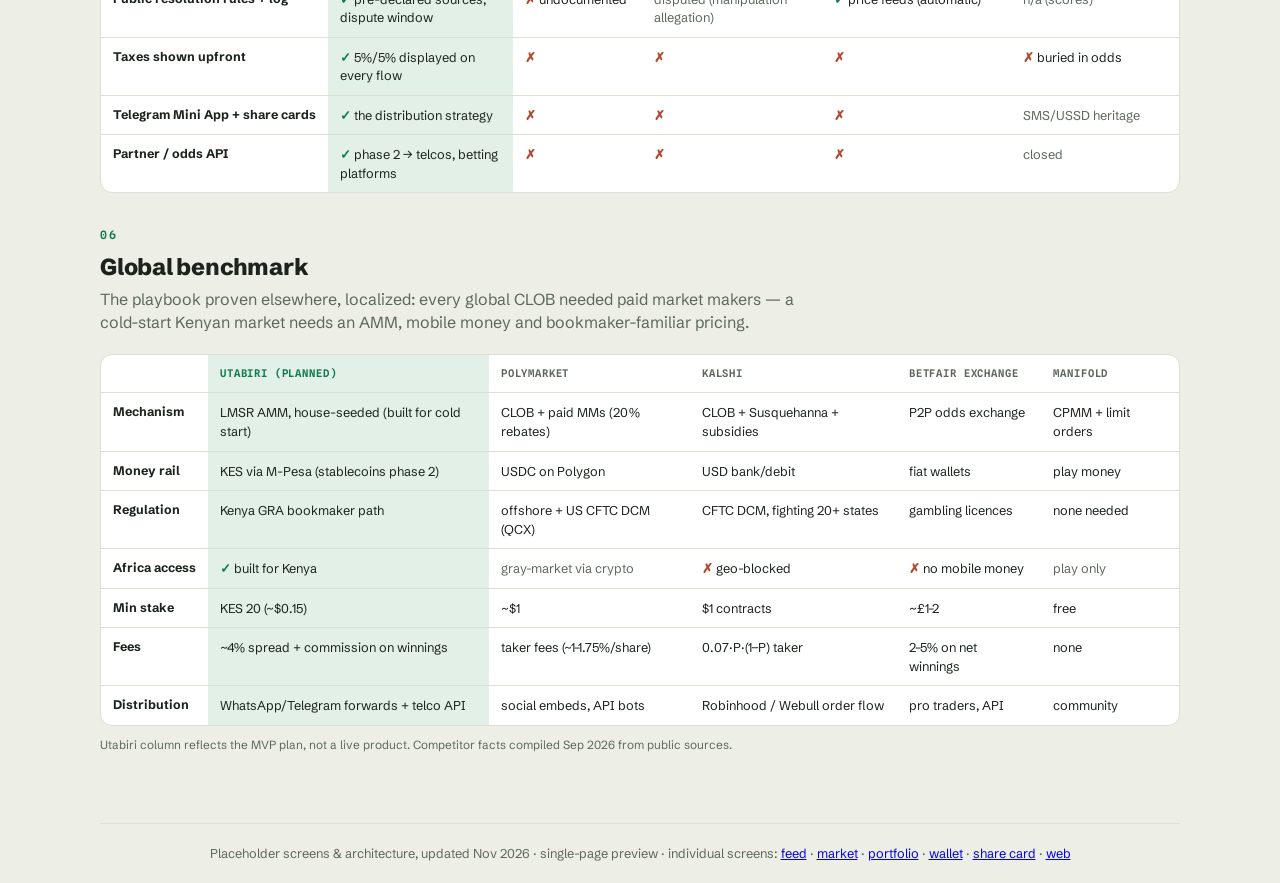
==== commit 90339578: "One-pager: fit phone frames to narrow screens, stop placeholder links jumping to top - Frames shrink" ====
--- a/index.html
+++ b/index.html
@@ -5,7 +5,12 @@
 <meta property="og:title" content="Utabiri — MVP preview">
 <meta property="og:description" content="Clickable placeholder mockups of the Utabiri MVP: a Kenya-first prediction market in play-money beta.">
 <meta property="og:url" content="https://andreolf.github.io/utabiri-preview/">
-<meta name="twitter:card" content="summary">
+<meta property="og:image" content="https://andreolf.github.io/utabiri-preview/og.png">
+<meta property="og:image:width" content="1200">
+<meta property="og:image:height" content="630">
+<meta property="og:image:alt" content="Utabiri — Kenya-first prediction market, MVP preview (play-money beta)">
+<meta name="twitter:card" content="summary_large_image">
+<meta name="twitter:image" content="https://andreolf.github.io/utabiri-preview/og.png">
 <link rel="icon" href="data:image/svg+xml,%3Csvg xmlns='http://www.w3.org/2000/svg' viewBox='0 0 64 64'%3E%3Crect width='64' height='64' rx='14' fill='%230E7B4C'/%3E%3Ctext x='32' y='45' font-family='Arial,sans-serif' font-size='38' font-weight='800' text-anchor='middle' fill='%23fff'%3Eu%3C/text%3E%3C/svg%3E">
 <link rel="stylesheet" href="https://fonts.googleapis.com/css2?family=Schibsted+Grotesk:wght@500;700;800&family=Spline+Sans+Mono:wght@400;600&display=swap">
 <link rel="stylesheet" href="style.css">
@@ -24,14 +29,18 @@
 .sect>h2{font-size:1.45rem; font-weight:800; letter-spacing:-.01em; margin:6px 0 4px}
 .sect>.lead{color:var(--muted); margin:0 0 20px; max-width:70ch}
 .frames{display:flex; gap:30px; overflow-x:auto; padding:8px 4px 22px; align-items:flex-start}
-.framewrap{flex:0 0 372px}
+html{scroll-behavior:smooth}
+.frames{scroll-snap-type:x proximity}
+.framewrap{flex:0 0 min(372px, calc(100vw - 48px)); min-width:0; scroll-snap-align:start; scroll-margin-top:16px}
 .framewrap .cap{margin:0 0 12px}
 .framewrap .cap .n{font-family:"Spline Sans Mono",monospace; font-size:.72rem; font-weight:600; color:var(--accent)}
 .framewrap .cap b{display:block; font-size:.95rem}
 .framewrap .cap small{color:var(--muted); font-size:.78rem; line-height:1.4; display:block; margin-top:2px}
 .phone{margin:0; min-height:730px; max-width:372px}
 .screen-label{display:none}
-.ogwrap{flex:0 0 560px}
+.ogwrap{flex:0 0 min(560px, calc(100vw - 48px))}
+@media (max-width:620px){.og{padding:24px 22px}.og h2{font-size:1.35rem}.og .o b{font-size:1.6rem}.og .cta-line{flex-wrap:wrap; gap:8px}}
+@media (prefers-reduced-motion:reduce){html{scroll-behavior:auto}}
 .og{max-width:560px; margin:0; background:#0F3D27; color:#F2F7F1; border-radius:18px; padding:34px 36px}
 .og .k{font-family:"Spline Sans Mono",monospace; font-size:.68rem; letter-spacing:.14em; color:#7FD8AC}
 .og h2{font-size:1.7rem; line-height:1.2; margin:10px 0 22px; letter-spacing:-.01em; color:#fff}
@@ -81,7 +90,7 @@
 <div class="sect"><span class="eyebrow">01</span><h2>Mobile app — the five screens</h2>
 <p class="lead">Telegram Mini App + PWA. Scroll sideways through the flow: feed → market → portfolio → wallet → share card.</p>
 <div class="frames">
-<div class="framewrap"><div class="cap"><span class="n">1 · SOKO</span><b>Market feed</b><small>Categories, live % + decimal odds, volume.</small></div>
+<div class="framewrap" id="s-soko"><div class="cap"><span class="n">1 · SOKO</span><b>Market feed</b><small>Categories, live % + decimal odds, volume.</small></div>
 <div class="phone">
   <div class="topbar"><div class="logo">uta<span>biri</span></div><div class="balance">UP 12,450</div></div>
   <div class="beta">🎯 Beta ya pointi — Utabiri Points only, hakuna pesa halisi bado</div>
@@ -89,31 +98,31 @@
     <a class="chip on" href="#">Zote</a><a class="chip" href="#">Siasa</a><a class="chip" href="#">Michezo</a><a class="chip" href="#">Uchumi</a><a class="chip" href="#">Burudani</a>
   </div>
   <div class="feed">
-    <a class="mcard" href="#">
+    <a class="mcard" href="#s-market">
       <span class="tag">SIASA · RESOLVES AUG 2027</span>
       <h3>Will Ruto win the 2027 presidential election?</h3>
       <div class="row"><span class="pill yes">34%<small>NDIYO · 2.94</small></span><span class="pill no">66%<small>HAPANA · 1.52</small></span></div>
       <div class="vol">▲ +2 leo · UP 4.2M traded · 1,204 wanabiri</div>
     </a>
-    <a class="mcard" href="#">
+    <a class="mcard" href="#s-market">
       <span class="tag">SIASA · RESOLVES FEB 2027</span>
       <h3>Will the United Opposition field a single candidate?</h3>
       <div class="row"><span class="pill yes">41%<small>NDIYO · 2.44</small></span><span class="pill no">59%<small>HAPANA · 1.69</small></span></div>
       <div class="vol">▼ −3 leo · UP 1.1M traded</div>
     </a>
-    <a class="mcard" href="#">
+    <a class="mcard" href="#s-market">
       <span class="tag">MICHEZO · RESOLVES MAY 2027</span>
       <h3>Arsenal wins the Premier League by 3+ points?</h3>
       <div class="row"><span class="pill yes">22%<small>YES · 4.55</small></span><span class="pill no">78%<small>NO · 1.28</small></span></div>
       <div class="vol">▲ +5 leo · UP 2.8M traded</div>
     </a>
-    <a class="mcard" href="#">
+    <a class="mcard" href="#s-market">
       <span class="tag">UCHUMI · RESOLVES 14 DEC 2026</span>
       <h3>Petrol (Nairobi) above KES 190/L in December EPRA review?</h3>
       <div class="row"><span class="pill yes">57%<small>NDIYO · 1.75</small></span><span class="pill no">43%<small>HAPANA · 2.33</small></span></div>
       <div class="vol">▲ +1 leo · UP 640K traded · resolves in 29 days</div>
     </a>
-    <a class="mcard" href="#">
+    <a class="mcard" href="#s-market">
       <span class="tag">UCHUMI · RESOLVES 8 DEC 2026</span>
       <h3>CBK holds the base rate at the December MPC meeting?</h3>
       <div class="row"><span class="pill yes">71%<small>NDIYO · 1.41</small></span><span class="pill no">29%<small>HAPANA · 3.45</small></span></div>
@@ -121,15 +130,15 @@
     </a>
   </div>
   <div class="nav">
-    <a class="on" href="#"><i>📊</i>Soko</a>
-    <a href="#"><i>💼</i>Portfolio</a>
-    <a href="#"><i>👛</i>Wallet</a>
-  </div>
-</div>
-</div>
-<div class="framewrap"><div class="cap"><span class="n">2 · MARKET</span><b>Detail + bet slip</b><small>Chart, NDIYO/HAPANA slip, payout calc, source + rules.</small></div>
+    <a class="on" href="#s-soko"><i>📊</i>Soko</a>
+    <a href="#s-portfolio"><i>💼</i>Portfolio</a>
+    <a href="#s-wallet"><i>👛</i>Wallet</a>
+  </div>
+</div>
+</div>
+<div class="framewrap" id="s-market"><div class="cap"><span class="n">2 · MARKET</span><b>Detail + bet slip</b><small>Chart, NDIYO/HAPANA slip, payout calc, source + rules.</small></div>
 <div class="phone">
-  <a class="back" href="#">← Soko</a>
+  <a class="back" href="#s-soko">← Soko</a>
   <div class="detail">
     <span class="tag mono" style="color:var(--accent); font-size:.62rem; letter-spacing:.1em">SIASA · MARKET #001</span>
     <h2>Will Ruto win the 2027 presidential election?</h2>
@@ -152,7 +161,7 @@
       <div class="stake"><span class="mono" style="color:var(--muted);font-size:.8rem">UP</span><input value="500" inputmode="numeric"></div>
       <div class="calc"><span>Ukishinda unapata</span><b>UP 1,441</b></div>
       <div class="calc"><span>Bei ya sasa (incl. ~4% spread)</span><b>34.7¢ / share</b></div>
-      <a class="cta" href="#">Weka Utabiri →</a>
+      <a class="cta" href="#s-portfolio">Weka Utabiri →</a>
       <p class="note">Unaweza ku-cash-out wakati wowote kabla ya matokeo</p>
     </div>
     <div class="rules">
@@ -160,13 +169,13 @@
     </div>
   </div>
   <div class="nav">
-    <a href="#"><i>📊</i>Soko</a>
-    <a href="#"><i>💼</i>Portfolio</a>
-    <a href="#"><i>👛</i>Wallet</a>
-  </div>
-</div>
-</div>
-<div class="framewrap"><div class="cap"><span class="n">3 · PORTFOLIO</span><b>Positions + cash-out</b><small>Live P&L, one-tap cash-out, resolved history.</small></div>
+    <a href="#s-soko"><i>📊</i>Soko</a>
+    <a href="#s-portfolio"><i>💼</i>Portfolio</a>
+    <a href="#s-wallet"><i>👛</i>Wallet</a>
+  </div>
+</div>
+</div>
+<div class="framewrap" id="s-portfolio"><div class="cap"><span class="n">3 · PORTFOLIO</span><b>Positions + cash-out</b><small>Live P&L, one-tap cash-out, resolved history.</small></div>
 <div class="phone">
   <div class="topbar"><div class="logo">uta<span>biri</span></div><div class="balance">UP 12,450</div></div>
   <div class="detail">
@@ -198,13 +207,13 @@
     </div>
   </div>
   <div class="nav">
-    <a href="#"><i>📊</i>Soko</a>
-    <a class="on" href="#"><i>💼</i>Portfolio</a>
-    <a href="#"><i>👛</i>Wallet</a>
-  </div>
-</div>
-</div>
-<div class="framewrap"><div class="cap"><span class="n">4 · WALLET</span><b>Play-money now</b><small>M-Pesa previews with 5%/5% taxes shown honestly.</small></div>
+    <a href="#s-soko"><i>📊</i>Soko</a>
+    <a class="on" href="#s-portfolio"><i>💼</i>Portfolio</a>
+    <a href="#s-wallet"><i>👛</i>Wallet</a>
+  </div>
+</div>
+</div>
+<div class="framewrap" id="s-wallet"><div class="cap"><span class="n">4 · WALLET</span><b>Play-money now</b><small>M-Pesa previews with 5%/5% taxes shown honestly.</small></div>
 <div class="phone">
   <div class="topbar"><div class="logo">uta<span>biri</span></div><div class="balance">UP 12,450</div></div>
   <div class="detail">
@@ -238,13 +247,13 @@
     </div>
   </div>
   <div class="nav">
-    <a href="#"><i>📊</i>Soko</a>
-    <a href="#"><i>💼</i>Portfolio</a>
-    <a class="on" href="#"><i>👛</i>Wallet</a>
-  </div>
-</div>
-</div>
-<div class="framewrap ogwrap"><div class="cap"><span class="n">5 · SHARE CARD</span><b>The growth loop</b><small>Live-odds card built for the WhatsApp forward.</small></div>
+    <a href="#s-soko"><i>📊</i>Soko</a>
+    <a href="#s-portfolio"><i>💼</i>Portfolio</a>
+    <a class="on" href="#s-wallet"><i>👛</i>Wallet</a>
+  </div>
+</div>
+</div>
+<div class="framewrap ogwrap" id="s-share"><div class="cap"><span class="n">5 · SHARE CARD</span><b>The growth loop</b><small>Live-odds card built for the WhatsApp forward.</small></div>
 <div class="og">
   <span class="k">SIASA · UTABIRI WA LEO · 15 NOV 2026</span>
   <h2>Ruto kushinda urais 2027?</h2>
@@ -481,4 +490,8 @@
 </div>
 
 <div class="pfoot">Placeholder screens &amp; architecture, updated Nov 2026 · single-page preview · individual screens: <a href="home.html">feed</a> · <a href="market.html">market</a> · <a href="portfolio.html">portfolio</a> · <a href="wallet.html">wallet</a> · <a href="share-card.html">share card</a> · <a href="web.html">web</a></div>
+<script>
+/* Placeholder controls (href="#") do nothing instead of jumping to the top of the page. */
+document.addEventListener('click',function(e){var a=e.target.closest('a[href="#"]'); if(a) e.preventDefault();});
+</script>
 </body></html>
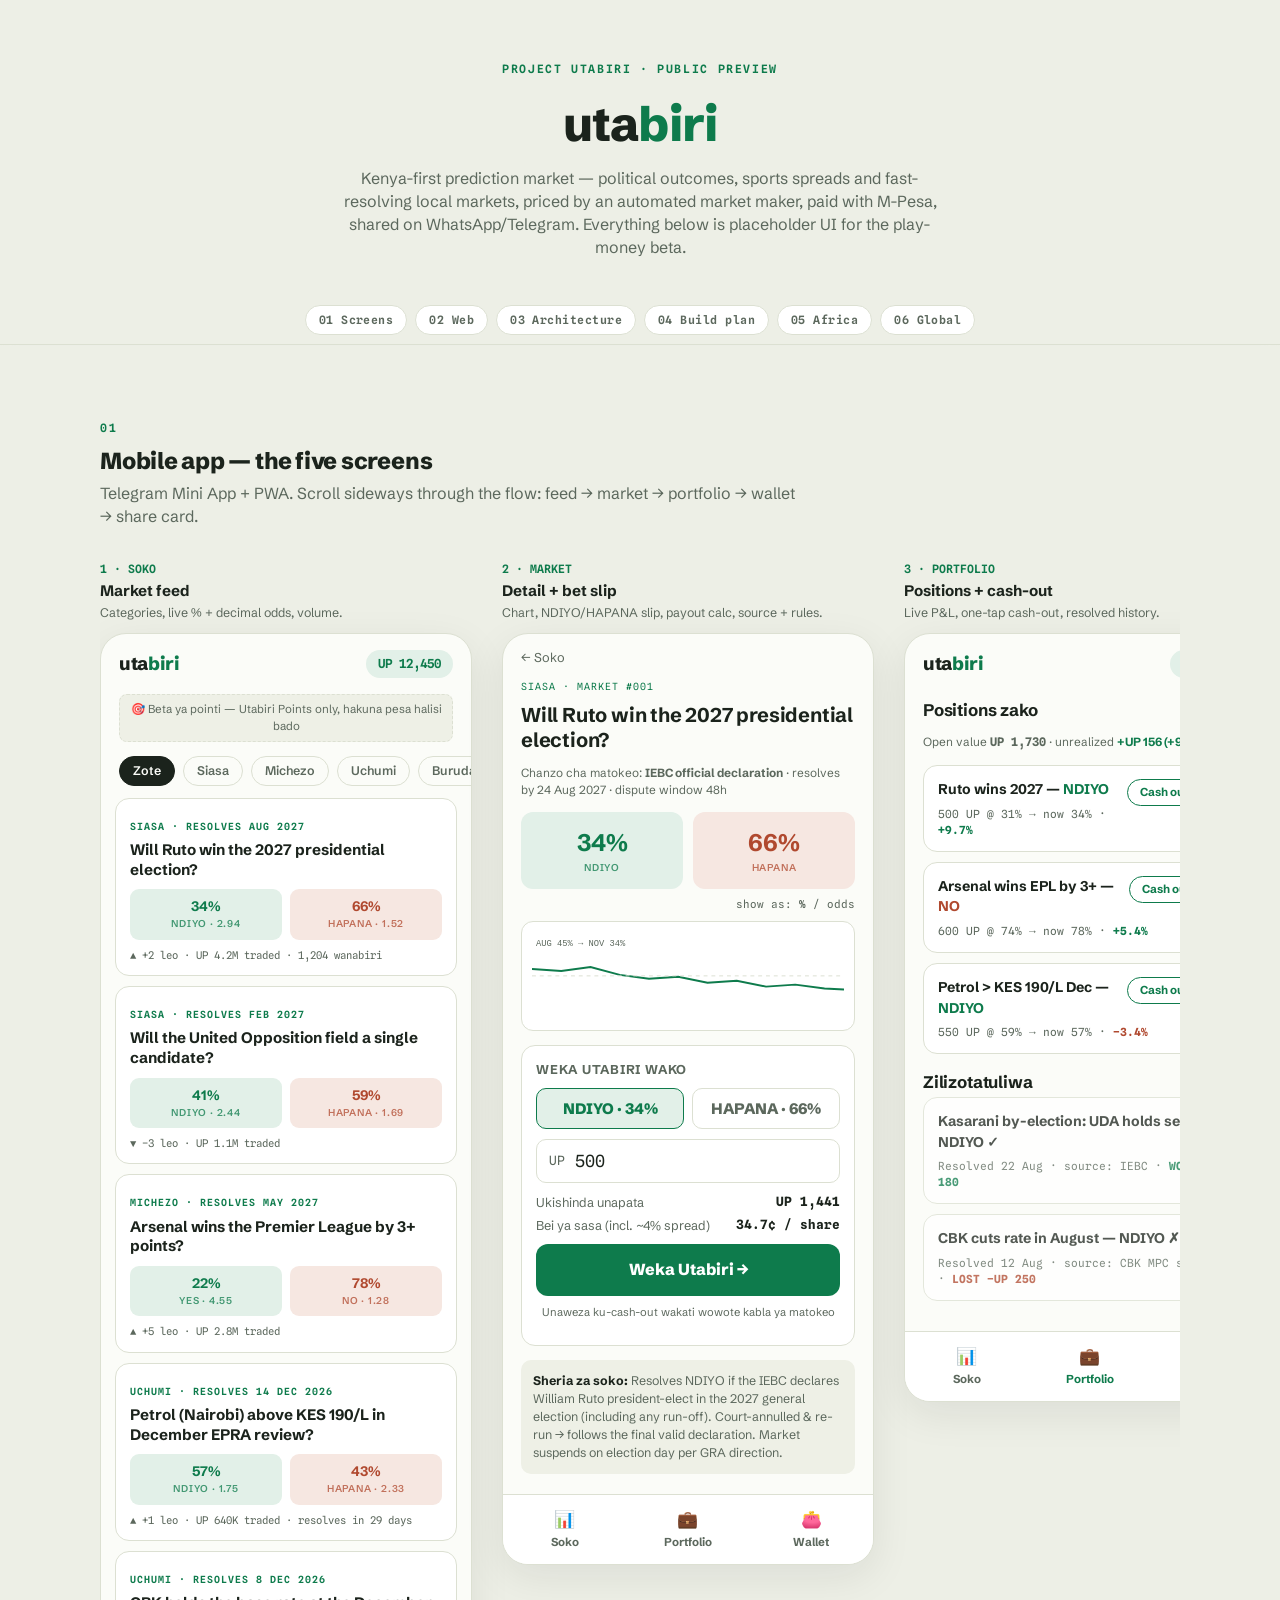
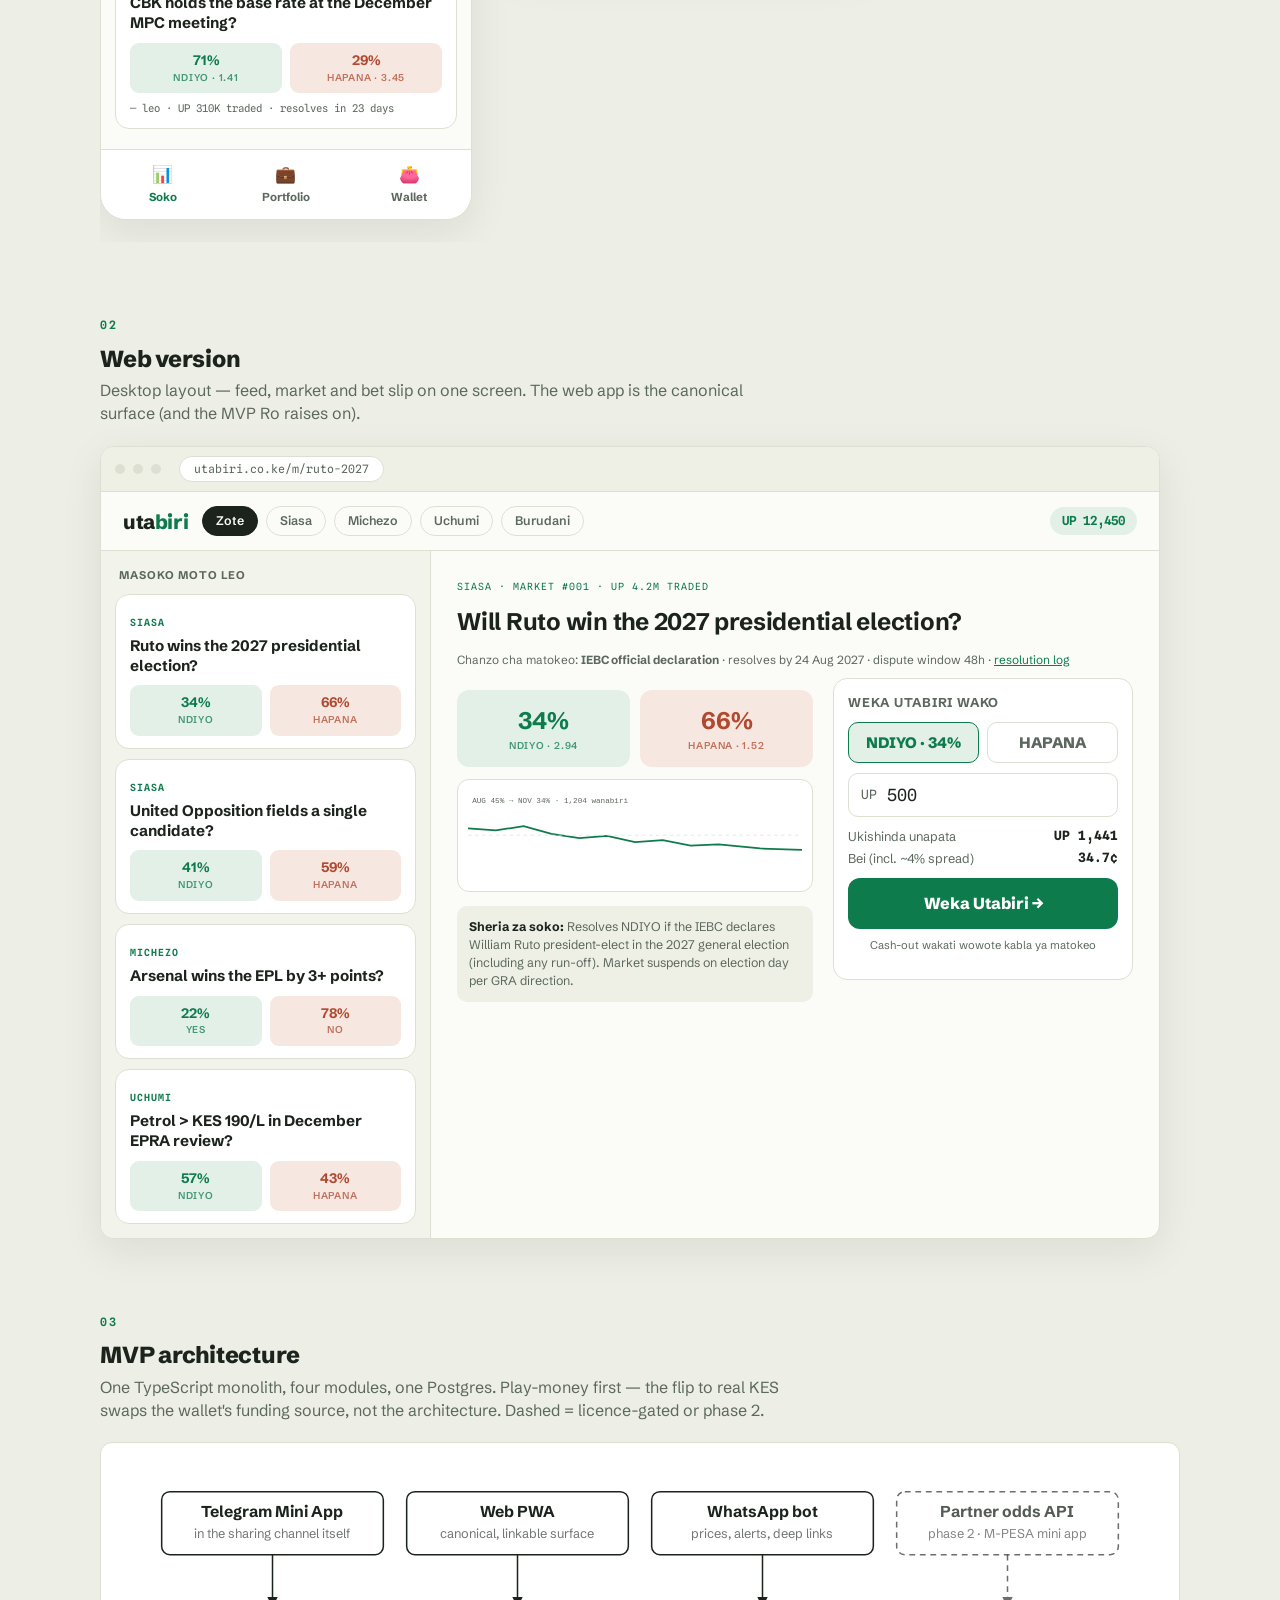
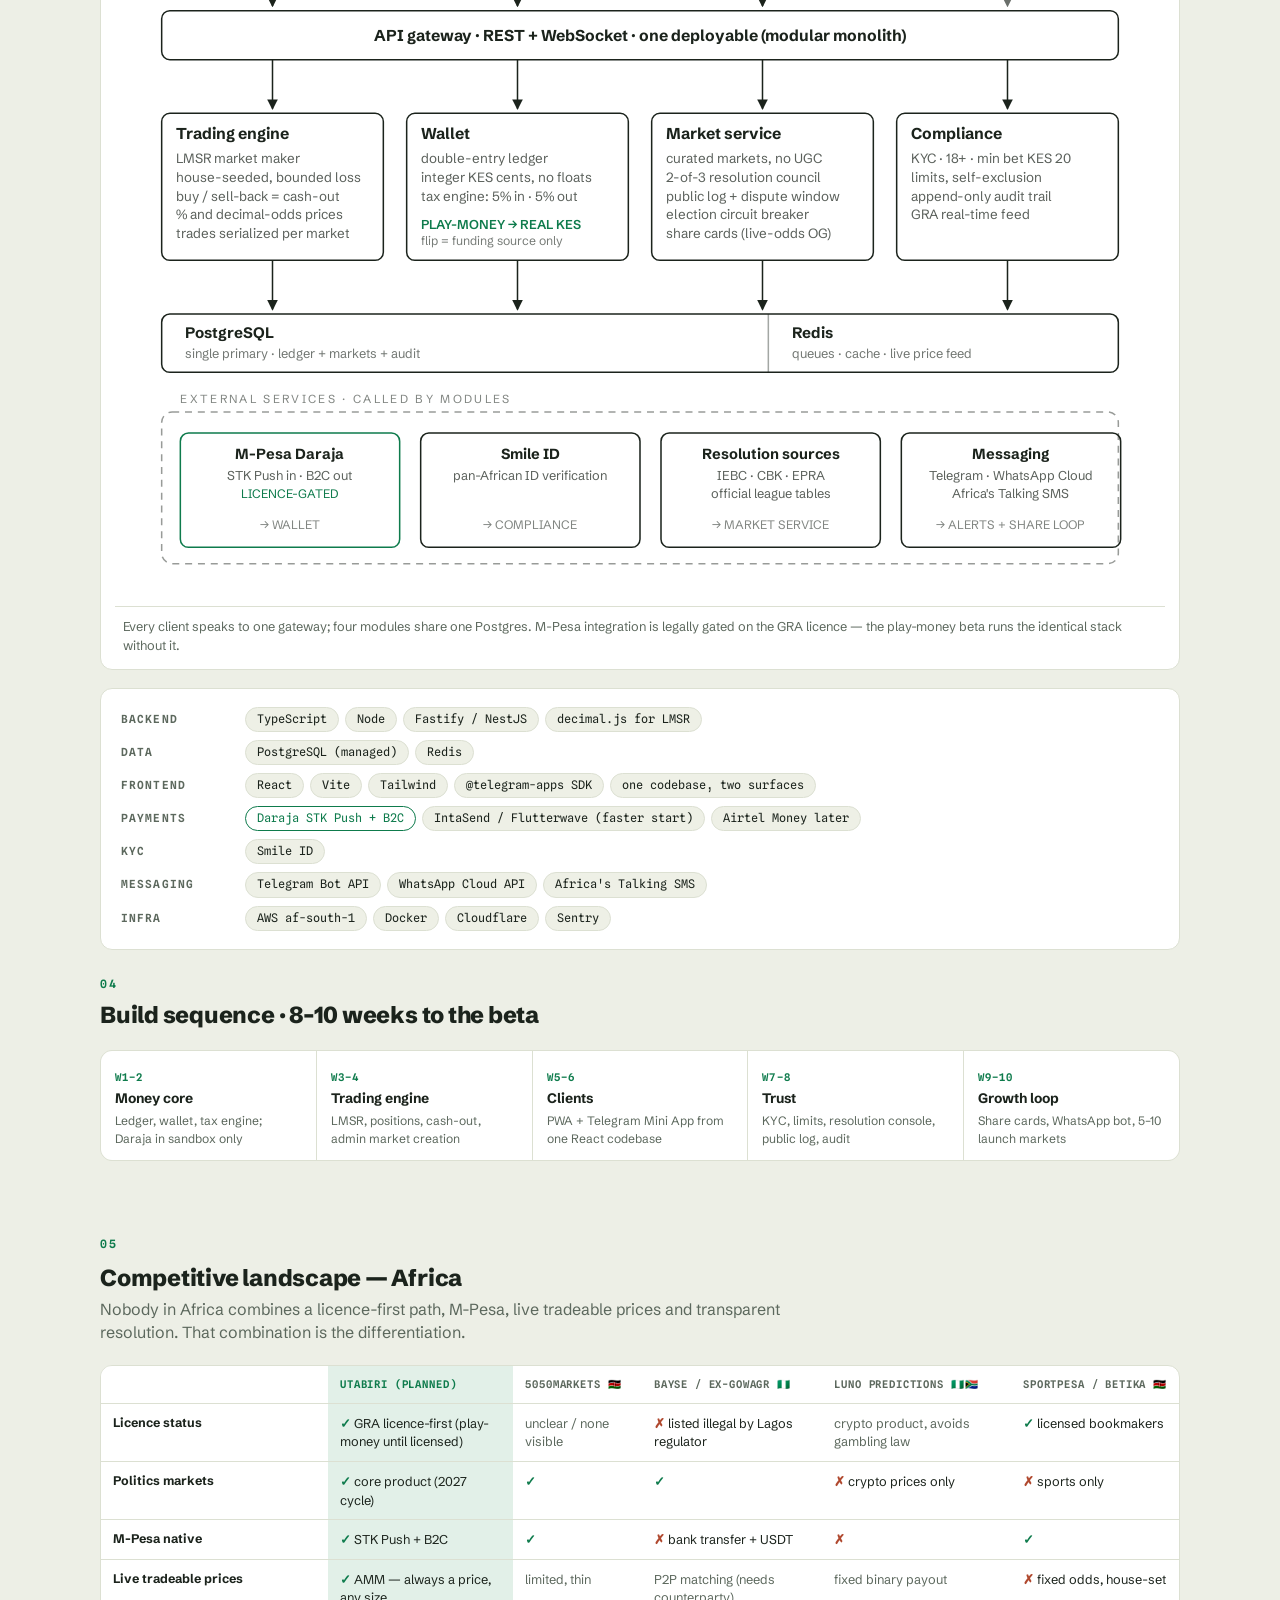
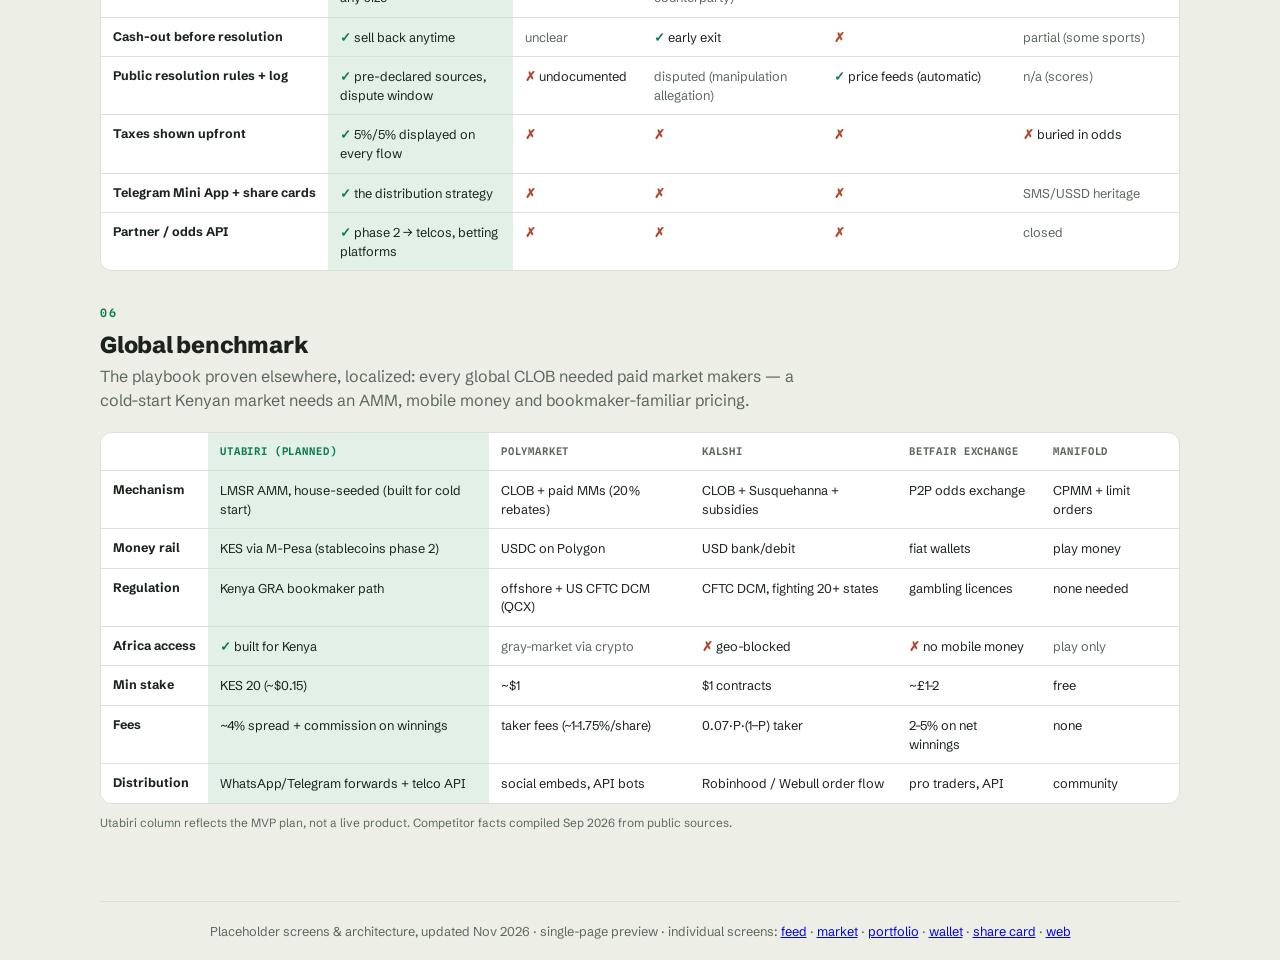
==== commit 7c469652: "One-pager: pin comparison-table label column, add section jump links Co-Authored-By: Claude Fable 5." ====
--- a/index.html
+++ b/index.html
@@ -31,7 +31,7 @@
 .frames{display:flex; gap:30px; overflow-x:auto; padding:8px 4px 22px; align-items:flex-start}
 html{scroll-behavior:smooth}
 .frames{scroll-snap-type:x proximity}
-.framewrap{flex:0 0 min(372px, calc(100vw - 48px)); min-width:0; scroll-snap-align:start; scroll-margin-top:16px}
+.framewrap{flex:0 0 min(372px, calc(100vw - 48px)); min-width:0; scroll-snap-align:start; scroll-margin-top:64px}
 .framewrap .cap{margin:0 0 12px}
 .framewrap .cap .n{font-family:"Spline Sans Mono",monospace; font-size:.72rem; font-weight:600; color:var(--accent)}
 .framewrap .cap b{display:block; font-size:.95rem}
@@ -82,12 +82,26 @@
 .no{color:var(--no); font-weight:700}
 .mid{color:var(--muted)}
 .cmpnote{font-size:.74rem; color:var(--muted); margin-top:10px}
+/* feature-label column stays pinned while competitors scroll sideways */
+.cmp th:first-child, .cmp td:first-child{position:sticky; left:0; z-index:1; background:var(--card); box-shadow:1px 0 0 var(--line)}
+@media (max-width:720px){.cmp td:first-child{white-space:normal; min-width:92px; max-width:108px; font-size:.74rem; line-height:1.3}}
+/* section jump links */
+.jump{position:sticky; top:0; z-index:5; background:rgba(237,239,230,.92); -webkit-backdrop-filter:blur(8px); backdrop-filter:blur(8px); border-bottom:1px solid var(--line); margin-top:28px}
+.jump div{max-width:1120px; margin:0 auto; padding:9px 20px; display:flex; gap:8px; overflow-x:auto; scrollbar-width:none}
+.jump div::-webkit-scrollbar{display:none}
+.jump a{flex:none; font-family:"Spline Sans Mono",monospace; font-size:.72rem; font-weight:600; letter-spacing:.04em; color:var(--muted); text-decoration:none; border:1px solid var(--line); background:var(--card); border-radius:999px; padding:6px 13px; white-space:nowrap}
+.jump a:hover, .jump a:focus-visible{color:var(--accent); border-color:var(--accent)}
+.sect[id], h2[id]{scroll-margin-top:64px}
+@media (min-width:1160px){.jump div{justify-content:center}}
 
 </style></head><body>
 <div class="hero"><span class="eyebrow">Project Utabiri · public preview</span>
 <h1>uta<span style="color:var(--accent)">biri</span></h1>
 <p>Kenya-first prediction market — political outcomes, sports spreads and fast-resolving local markets, priced by an automated market maker, paid with M-Pesa, shared on WhatsApp/Telegram. Everything below is placeholder UI for the play-money beta.</p></div>
-<div class="sect"><span class="eyebrow">01</span><h2>Mobile app — the five screens</h2>
+<nav class="jump" aria-label="Sections"><div>
+<a href="#sec-screens">01 Screens</a><a href="#sec-web">02 Web</a><a href="#sec-architecture">03 Architecture</a><a href="#sec-build">04 Build plan</a><a href="#sec-africa">05 Africa</a><a href="#sec-global">06 Global</a>
+</div></nav>
+<div class="sect" id="sec-screens"><span class="eyebrow">01</span><h2>Mobile app — the five screens</h2>
 <p class="lead">Telegram Mini App + PWA. Scroll sideways through the flow: feed → market → portfolio → wallet → share card.</p>
 <div class="frames">
 <div class="framewrap" id="s-soko"><div class="cap"><span class="n">1 · SOKO</span><b>Market feed</b><small>Categories, live % + decimal odds, volume.</small></div>
@@ -268,7 +282,7 @@
 </div>
 
 </div></div></div>
-<div class="sect"><span class="eyebrow">02</span><h2>Web version</h2>
+<div class="sect" id="sec-web"><span class="eyebrow">02</span><h2>Web version</h2>
 <p class="lead">Desktop layout — feed, market and bet slip on one screen. The web app is the canonical surface (and the MVP Ro raises on).</p>
 <div class="web">
   <div class="wbar"><span class="dot"></span><span class="dot"></span><span class="dot"></span><span class="url">utabiri.co.ke/m/ruto-2027</span></div>
@@ -330,7 +344,7 @@
   </div>
 </div>
 </div>
-<div class="sect"><span class="eyebrow">03</span><h2>MVP architecture</h2>
+<div class="sect" id="sec-architecture"><span class="eyebrow">03</span><h2>MVP architecture</h2>
 <p class="lead">One TypeScript monolith, four modules, one Postgres. Play-money first — the flip to real KES swaps the wallet's funding source, not the architecture. Dashed = licence-gated or phase 2.</p>
 <figure class="arch">
 <svg viewBox="0 0 900 632" role="img" aria-label="Utabiri MVP architecture: Telegram Mini App, web PWA and WhatsApp bot clients call one API gateway, which fronts four modules — trading engine, wallet, market service and compliance — on a single Postgres and Redis layer, with M-Pesa, Smile ID, resolution sources and messaging as external services. M-Pesa is licence-gated; the wallet flips from play-money to real KES.">
@@ -450,7 +464,7 @@
     <dt>Messaging</dt><dd><span class="schip">Telegram Bot API</span><span class="schip">WhatsApp Cloud API</span><span class="schip">Africa's Talking SMS</span></dd>
     <dt>Infra</dt><dd><span class="schip">AWS af-south-1</span><span class="schip">Docker</span><span class="schip">Cloudflare</span><span class="schip">Sentry</span></dd>
   </dl>
-<span class="eyebrow" style="display:block;margin-top:26px">04</span><h2>Build sequence · 8–10 weeks to the beta</h2>
+<span class="eyebrow" style="display:block;margin-top:26px">04</span><h2 id="sec-build">Build sequence · 8–10 weeks to the beta</h2>
 <div class="weeks">
     <div class="wk"><span class="t">W1–2</span><b>Money core</b><p>Ledger, wallet, tax engine; Daraja in sandbox only</p></div>
     <div class="wk"><span class="t">W3–4</span><b>Trading engine</b><p>LMSR, positions, cash-out, admin market creation</p></div>
@@ -459,7 +473,7 @@
     <div class="wk"><span class="t">W9–10</span><b>Growth loop</b><p>Share cards, WhatsApp bot, 5–10 launch markets</p></div>
   </div>
 </div>
-<div class="sect"><span class="eyebrow">05</span><h2>Competitive landscape — Africa</h2>
+<div class="sect" id="sec-africa"><span class="eyebrow">05</span><h2>Competitive landscape — Africa</h2>
 <p class="lead">Nobody in Africa combines a licence-first path, M-Pesa, live tradeable prices and transparent resolution. That combination is the differentiation.</p>
 <div class="cmpwrap"><table class="cmp">
 <tr><th></th><th class="u">Utabiri (planned)</th><th>5050Markets 🇰🇪</th><th>Bayse / ex-Gowagr 🇳🇬</th><th>Luno predictions 🇳🇬🇿🇦</th><th>SportPesa / Betika 🇰🇪</th></tr>
@@ -474,7 +488,7 @@
 <tr><td>Partner / odds API</td><td class="u"><span class="ok">✓</span> phase 2 → telcos, betting platforms</td><td><span class="no">✗</span></td><td><span class="no">✗</span></td><td><span class="no">✗</span></td><td class="mid">closed</td></tr>
 </table></div>
 
-<span class="eyebrow" style="display:block;margin-top:34px">06</span><h2>Global benchmark</h2>
+<span class="eyebrow" style="display:block;margin-top:34px">06</span><h2 id="sec-global">Global benchmark</h2>
 <p class="lead">The playbook proven elsewhere, localized: every global CLOB needed paid market makers — a cold-start Kenyan market needs an AMM, mobile money and bookmaker-familiar pricing.</p>
 <div class="cmpwrap"><table class="cmp">
 <tr><th></th><th class="u">Utabiri (planned)</th><th>Polymarket</th><th>Kalshi</th><th>Betfair Exchange</th><th>Manifold</th></tr>
